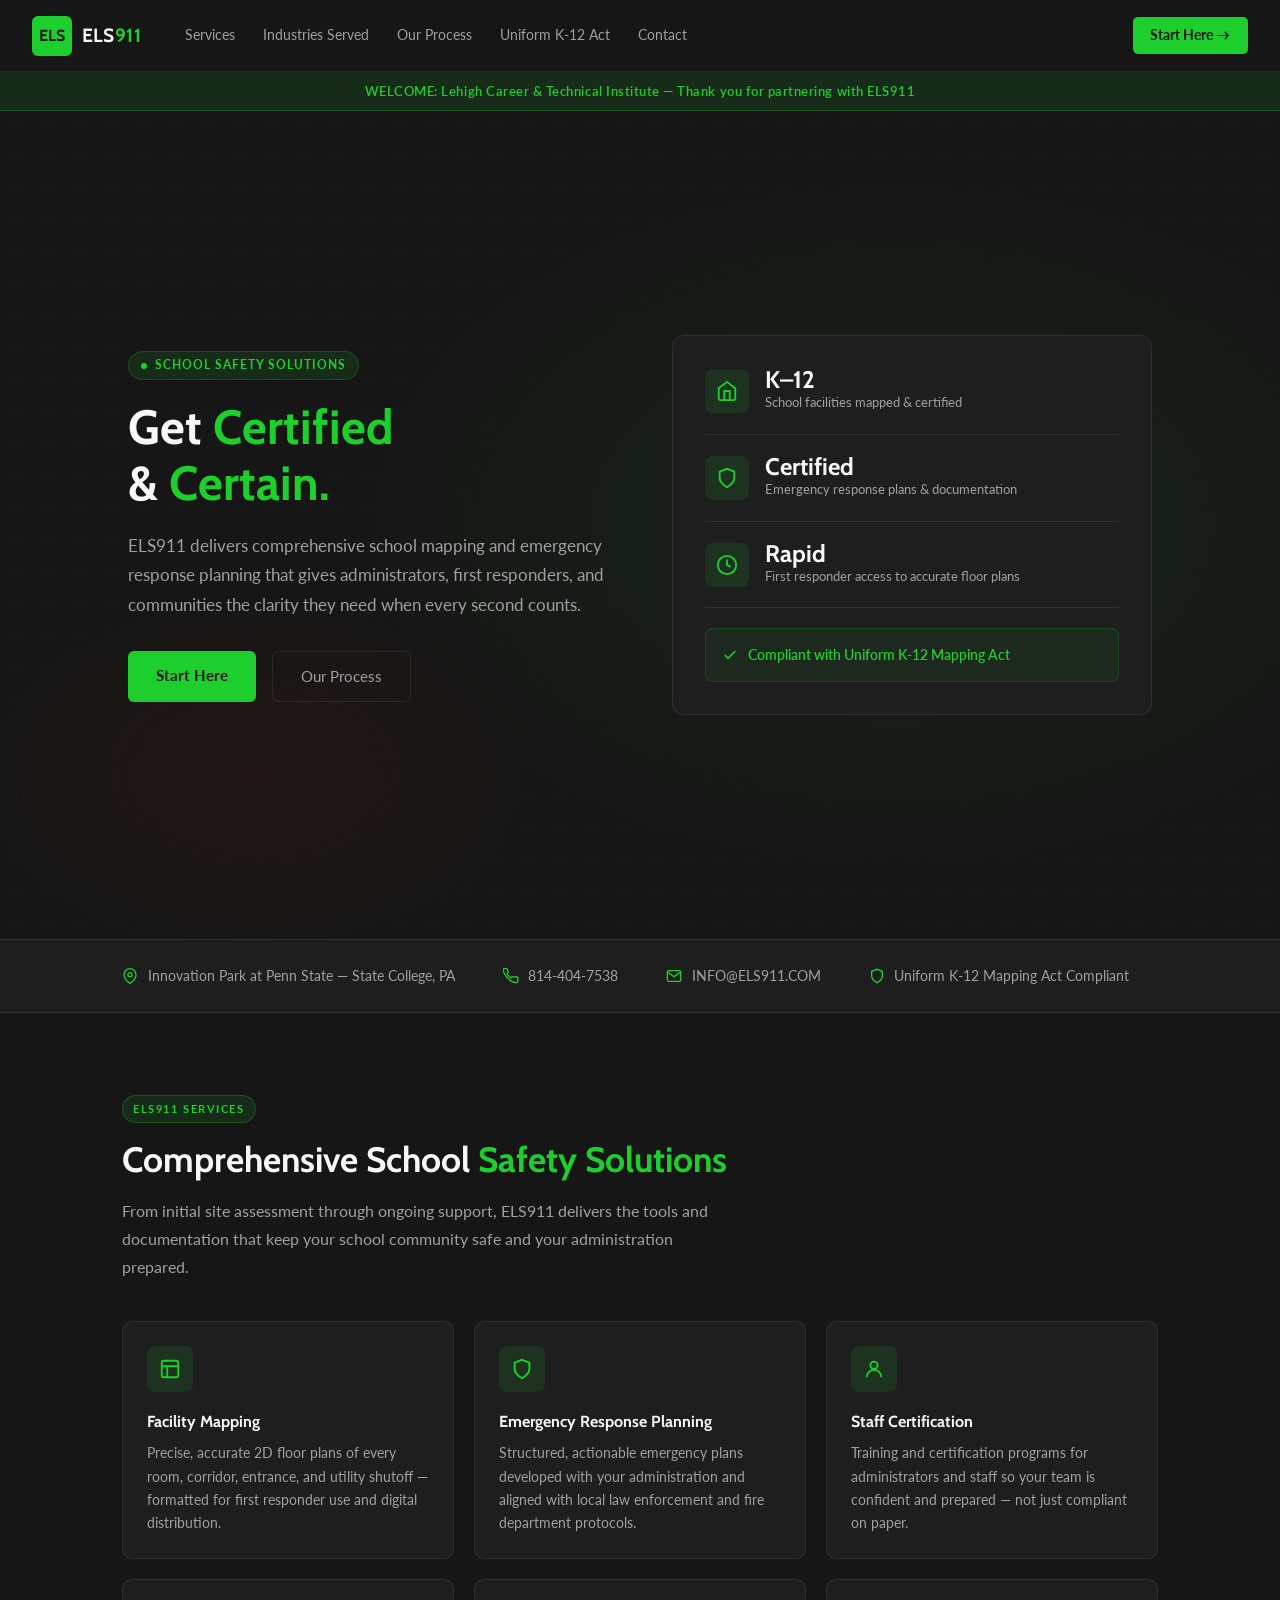
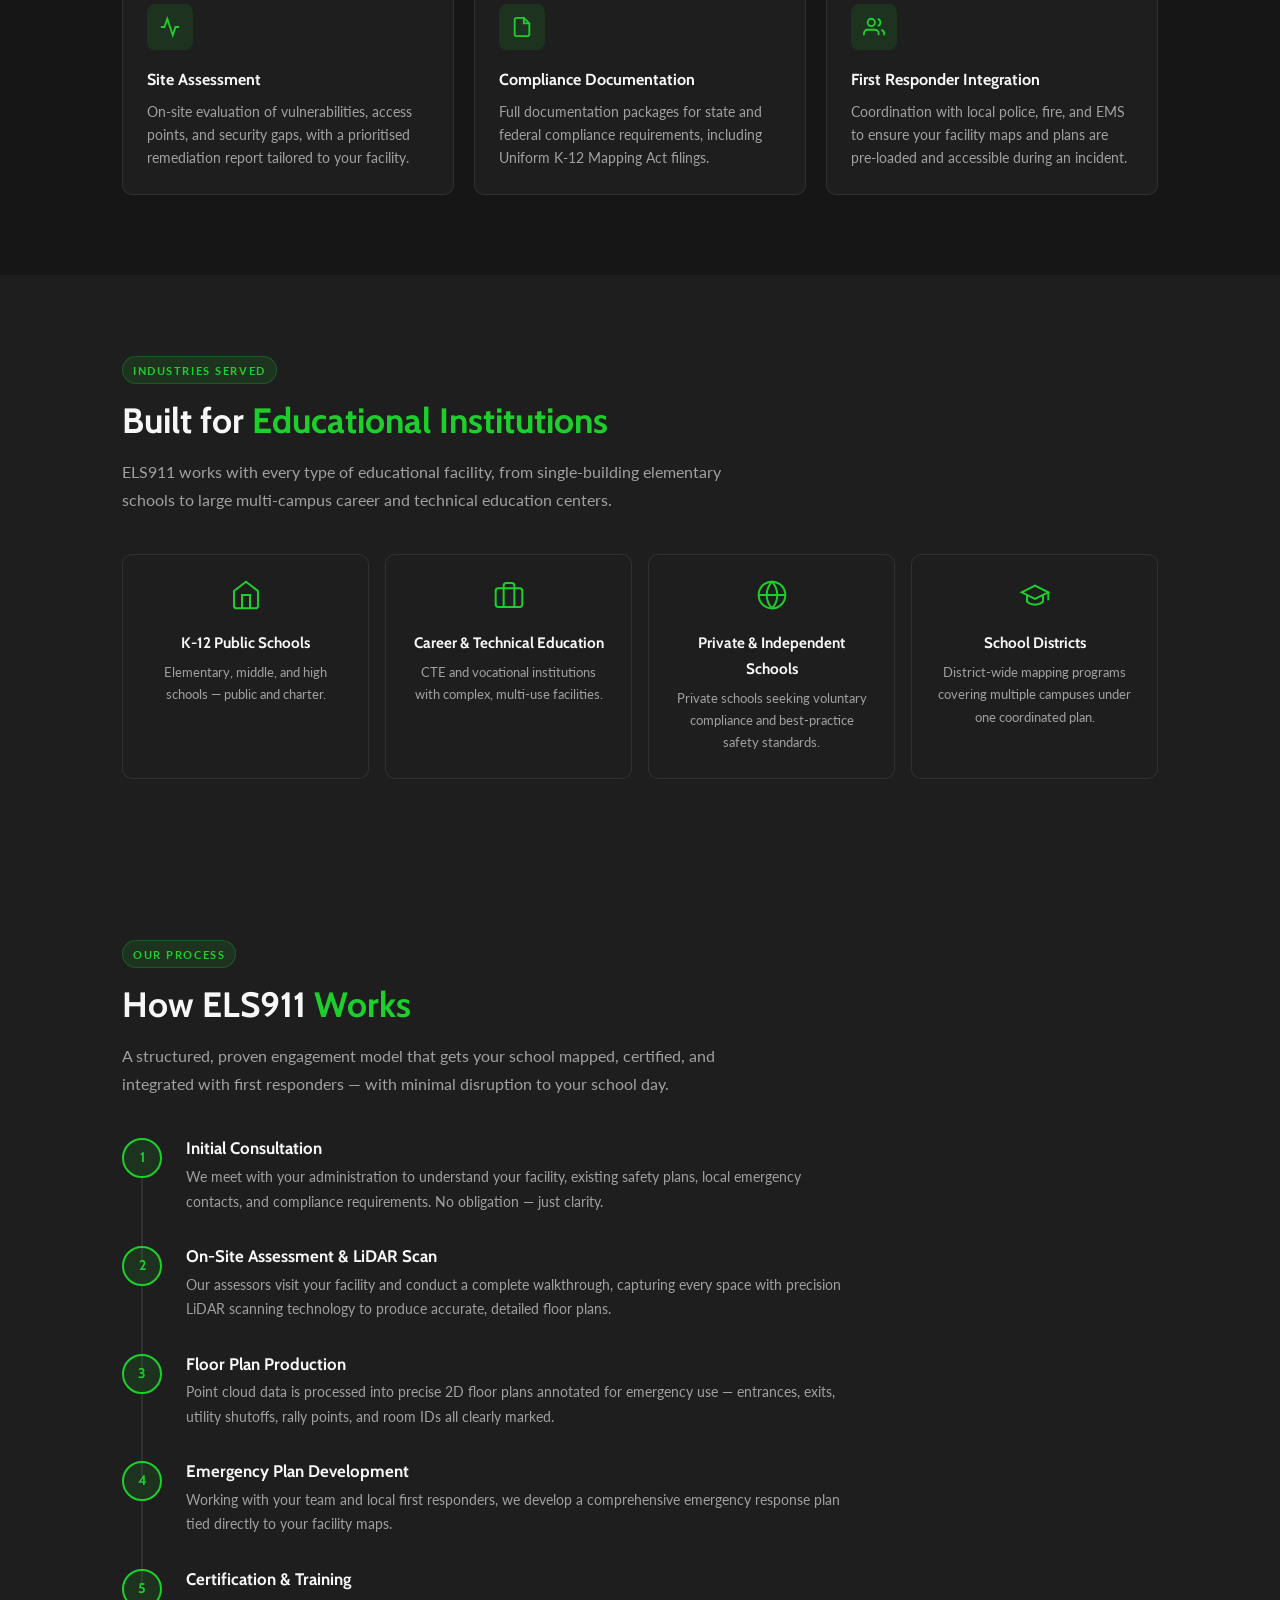
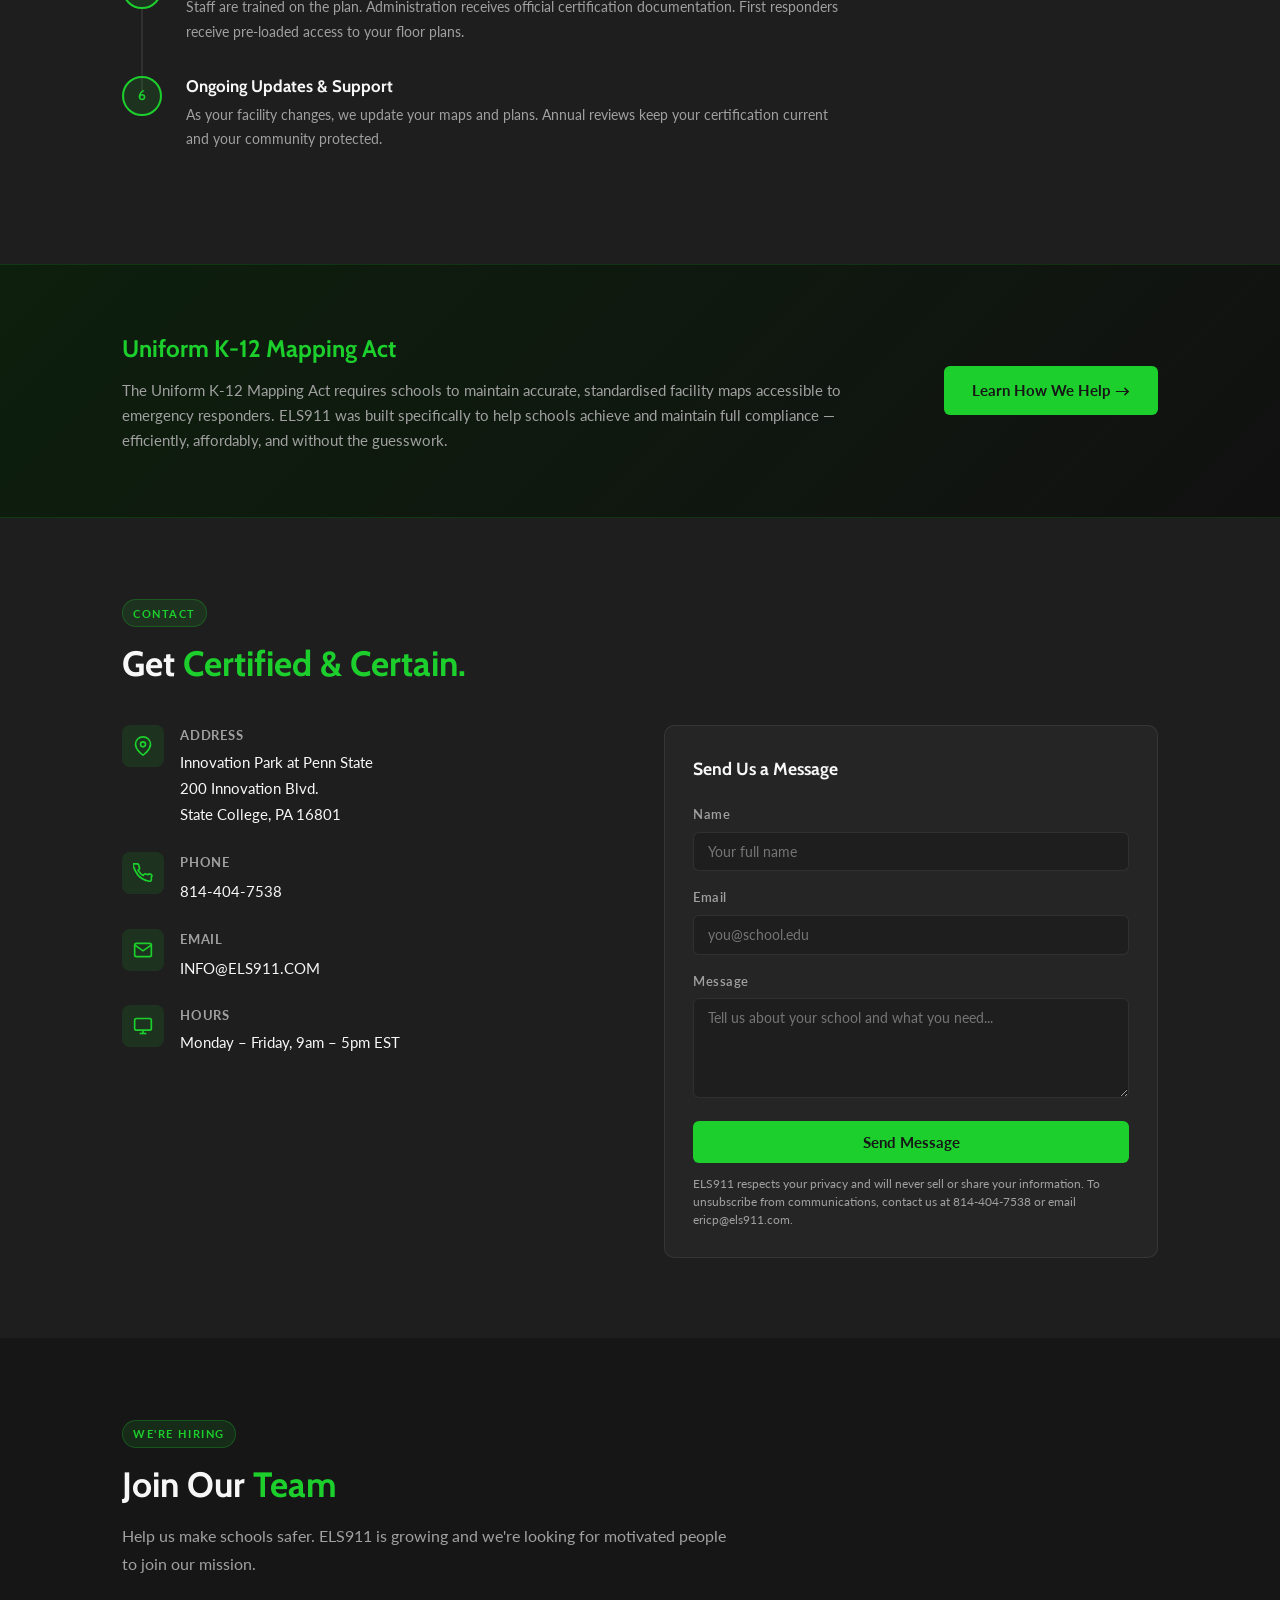
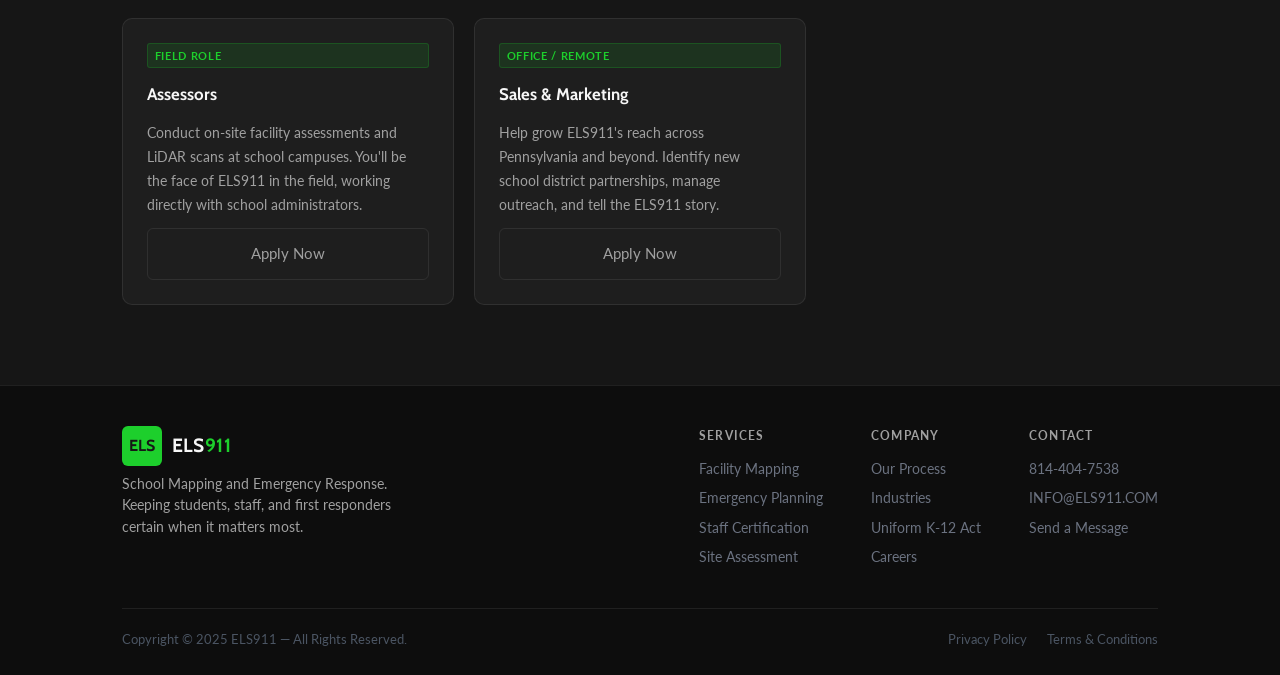
==== index.html @ 556f5c87 "Initial commit: ELS911 company site Professional dark-themed landing page based on els911.com conten" ====
<!DOCTYPE html>
<html lang="en">
<head>
  <meta charset="UTF-8" />
  <meta name="viewport" content="width=device-width, initial-scale=1.0" />
  <title>ELS911 — School Mapping & Emergency Response</title>
  <meta name="description" content="ELS911 provides school emergency planning, facility mapping, and certification services to keep students and staff safe." />
  <link rel="stylesheet" href="css/styles.css" />
  <link rel="icon" href="data:image/svg+xml,<svg xmlns='http://www.w3.org/2000/svg' viewBox='0 0 100 100'><rect width='100' height='100' rx='12' fill='%231dcf2c'/><text y='.9em' font-size='58' x='6' fill='%23161616' font-weight='bold' font-family='sans-serif'>E</text></svg>" />
</head>
<body>

<!-- ═══════════════ HEADER ═══════════════ -->
<header class="header">
  <a href="#" class="logo">
    <div class="logo-mark">ELS</div>
    <span class="logo-text">ELS<span>911</span></span>
  </a>
  <nav class="nav">
    <a href="#services">Services</a>
    <a href="#industries">Industries Served</a>
    <a href="#process">Our Process</a>
    <a href="#act">Uniform K-12 Act</a>
    <a href="#contact">Contact</a>
  </nav>
  <a href="#contact" class="header-cta">Start Here &rarr;</a>
</header>

<!-- ═══════════════ WELCOME BANNER ═══════════════ -->
<div class="welcome-banner">
  WELCOME: Lehigh Career &amp; Technical Institute — Thank you for partnering with ELS911
</div>

<!-- ═══════════════ HERO ═══════════════ -->
<section class="hero" id="home">
  <div class="hero-bg"></div>
  <div class="hero-grid"></div>
  <div class="container">
    <div class="hero-content">
      <div class="hero-eyebrow">School Safety Solutions</div>
      <h1>
        Get <em>Certified</em><br/>
        &amp; <em>Certain.</em>
      </h1>
      <p>
        ELS911 delivers comprehensive school mapping and emergency response planning
        that gives administrators, first responders, and communities the clarity
        they need when every second counts.
      </p>
      <div class="hero-actions">
        <a href="#contact" class="btn-primary">Start Here</a>
        <a href="#process" class="btn-outline">Our Process</a>
      </div>
    </div>

    <div class="hero-panel">
      <div class="hero-stat">
        <div class="hero-stat-icon">
          <svg width="22" height="22" viewBox="0 0 24 24" fill="none" stroke="currentColor" stroke-width="2"><path d="M3 9l9-7 9 7v11a2 2 0 01-2 2H5a2 2 0 01-2-2z"/><polyline points="9 22 9 12 15 12 15 22"/></svg>
        </div>
        <div>
          <div class="hero-stat-num">K–12</div>
          <div class="hero-stat-label">School facilities mapped &amp; certified</div>
        </div>
      </div>
      <hr class="hero-divider"/>
      <div class="hero-stat">
        <div class="hero-stat-icon">
          <svg width="22" height="22" viewBox="0 0 24 24" fill="none" stroke="currentColor" stroke-width="2"><path d="M12 22s8-4 8-10V5l-8-3-8 3v7c0 6 8 10 8 10z"/></svg>
        </div>
        <div>
          <div class="hero-stat-num">Certified</div>
          <div class="hero-stat-label">Emergency response plans &amp; documentation</div>
        </div>
      </div>
      <hr class="hero-divider"/>
      <div class="hero-stat">
        <div class="hero-stat-icon">
          <svg width="22" height="22" viewBox="0 0 24 24" fill="none" stroke="currentColor" stroke-width="2"><circle cx="12" cy="12" r="10"/><polyline points="12 6 12 12 16 14"/></svg>
        </div>
        <div>
          <div class="hero-stat-num">Rapid</div>
          <div class="hero-stat-label">First responder access to accurate floor plans</div>
        </div>
      </div>
      <hr class="hero-divider"/>
      <div class="hero-cert">
        <svg width="16" height="16" viewBox="0 0 24 24" fill="none" stroke="currentColor" stroke-width="2.5"><polyline points="20 6 9 17 4 12"/></svg>
        Compliant with Uniform K-12 Mapping Act
      </div>
    </div>
  </div>
</section>

<!-- ═══════════════ STRIP ═══════════════ -->
<div class="strip">
  <div class="strip-inner">
    <div class="strip-item">
      <svg width="16" height="16" viewBox="0 0 24 24" fill="none" stroke="currentColor" stroke-width="2"><path d="M21 10c0 7-9 13-9 13s-9-6-9-13a9 9 0 0118 0z"/><circle cx="12" cy="10" r="3"/></svg>
      Innovation Park at Penn State &mdash; State College, PA
    </div>
    <div class="strip-item">
      <svg width="16" height="16" viewBox="0 0 24 24" fill="none" stroke="currentColor" stroke-width="2"><path d="M22 16.92v3a2 2 0 01-2.18 2 19.79 19.79 0 01-8.63-3.07A19.5 19.5 0 013.07 9.81a19.79 19.79 0 01-3.07-8.68A2 2 0 012 1h3a2 2 0 012 1.72c.127.96.361 1.903.7 2.81a2 2 0 01-.45 2.11L6.09 8.91a16 16 0 006 6l1.27-1.27a2 2 0 012.11-.45c.907.339 1.85.573 2.81.7A2 2 0 0122 16.92z"/></svg>
      814-404-7538
    </div>
    <div class="strip-item">
      <svg width="16" height="16" viewBox="0 0 24 24" fill="none" stroke="currentColor" stroke-width="2"><path d="M4 4h16c1.1 0 2 .9 2 2v12c0 1.1-.9 2-2 2H4c-1.1 0-2-.9-2-2V6c0-1.1.9-2 2-2z"/><polyline points="22,6 12,13 2,6"/></svg>
      INFO@ELS911.COM
    </div>
    <div class="strip-item">
      <svg width="16" height="16" viewBox="0 0 24 24" fill="none" stroke="currentColor" stroke-width="2"><path d="M12 22s8-4 8-10V5l-8-3-8 3v7c0 6 8 10 8 10z"/></svg>
      Uniform K-12 Mapping Act Compliant
    </div>
  </div>
</div>

<!-- ═══════════════ SERVICES ═══════════════ -->
<section class="services" id="services">
  <div class="container">
    <div class="section-tag">ELS911 Services</div>
    <h2 class="section-title">Comprehensive School <em>Safety Solutions</em></h2>
    <p class="section-body">
      From initial site assessment through ongoing support, ELS911 delivers the tools and documentation
      that keep your school community safe and your administration prepared.
    </p>
    <div class="services-grid">

      <div class="service-card">
        <div class="service-icon">
          <svg width="22" height="22" viewBox="0 0 24 24" fill="none" stroke="currentColor" stroke-width="2"><rect x="3" y="3" width="18" height="18" rx="2"/><path d="M3 9h18M9 21V9"/></svg>
        </div>
        <h3>Facility Mapping</h3>
        <p>Precise, accurate 2D floor plans of every room, corridor, entrance, and utility shutoff — formatted for first responder use and digital distribution.</p>
      </div>

      <div class="service-card">
        <div class="service-icon">
          <svg width="22" height="22" viewBox="0 0 24 24" fill="none" stroke="currentColor" stroke-width="2"><path d="M12 22s8-4 8-10V5l-8-3-8 3v7c0 6 8 10 8 10z"/></svg>
        </div>
        <h3>Emergency Response Planning</h3>
        <p>Structured, actionable emergency plans developed with your administration and aligned with local law enforcement and fire department protocols.</p>
      </div>

      <div class="service-card">
        <div class="service-icon">
          <svg width="22" height="22" viewBox="0 0 24 24" fill="none" stroke="currentColor" stroke-width="2"><circle cx="12" cy="8" r="4"/><path d="M20 21a8 8 0 10-16 0"/></svg>
        </div>
        <h3>Staff Certification</h3>
        <p>Training and certification programs for administrators and staff so your team is confident and prepared — not just compliant on paper.</p>
      </div>

      <div class="service-card">
        <div class="service-icon">
          <svg width="22" height="22" viewBox="0 0 24 24" fill="none" stroke="currentColor" stroke-width="2"><polyline points="22 12 18 12 15 21 9 3 6 12 2 12"/></svg>
        </div>
        <h3>Site Assessment</h3>
        <p>On-site evaluation of vulnerabilities, access points, and security gaps, with a prioritised remediation report tailored to your facility.</p>
      </div>

      <div class="service-card">
        <div class="service-icon">
          <svg width="22" height="22" viewBox="0 0 24 24" fill="none" stroke="currentColor" stroke-width="2"><path d="M14 2H6a2 2 0 00-2 2v16a2 2 0 002 2h12a2 2 0 002-2V8z"/><polyline points="14 2 14 8 20 8"/></svg>
        </div>
        <h3>Compliance Documentation</h3>
        <p>Full documentation packages for state and federal compliance requirements, including Uniform K-12 Mapping Act filings.</p>
      </div>

      <div class="service-card">
        <div class="service-icon">
          <svg width="22" height="22" viewBox="0 0 24 24" fill="none" stroke="currentColor" stroke-width="2"><path d="M17 21v-2a4 4 0 00-4-4H5a4 4 0 00-4 4v2"/><circle cx="9" cy="7" r="4"/><path d="M23 21v-2a4 4 0 00-3-3.87"/><path d="M16 3.13a4 4 0 010 7.75"/></svg>
        </div>
        <h3>First Responder Integration</h3>
        <p>Coordination with local police, fire, and EMS to ensure your facility maps and plans are pre-loaded and accessible during an incident.</p>
      </div>

    </div>
  </div>
</section>

<!-- ═══════════════ INDUSTRIES ═══════════════ -->
<section class="industries" id="industries" style="background:var(--dark-2);padding:5rem 0;">
  <div class="container">
    <div class="section-tag">Industries Served</div>
    <h2 class="section-title">Built for <em>Educational Institutions</em></h2>
    <p class="section-body">
      ELS911 works with every type of educational facility, from single-building elementary schools
      to large multi-campus career and technical education centers.
    </p>
    <div class="industries-grid">

      <div class="industry-card">
        <svg width="32" height="32" viewBox="0 0 24 24" fill="none" stroke="currentColor" stroke-width="1.5"><path d="M3 9l9-7 9 7v11a2 2 0 01-2 2H5a2 2 0 01-2-2z"/><polyline points="9 22 9 12 15 12 15 22"/></svg>
        <h3>K-12 Public Schools</h3>
        <p>Elementary, middle, and high schools — public and charter.</p>
      </div>

      <div class="industry-card">
        <svg width="32" height="32" viewBox="0 0 24 24" fill="none" stroke="currentColor" stroke-width="1.5"><rect x="2" y="7" width="20" height="14" rx="2"/><path d="M16 21V5a2 2 0 00-2-2h-4a2 2 0 00-2 2v16"/></svg>
        <h3>Career &amp; Technical Education</h3>
        <p>CTE and vocational institutions with complex, multi-use facilities.</p>
      </div>

      <div class="industry-card">
        <svg width="32" height="32" viewBox="0 0 24 24" fill="none" stroke="currentColor" stroke-width="1.5"><circle cx="12" cy="12" r="10"/><line x1="2" y1="12" x2="22" y2="12"/><path d="M12 2a15.3 15.3 0 014 10 15.3 15.3 0 01-4 10 15.3 15.3 0 01-4-10 15.3 15.3 0 014-10z"/></svg>
        <h3>Private &amp; Independent Schools</h3>
        <p>Private schools seeking voluntary compliance and best-practice safety standards.</p>
      </div>

      <div class="industry-card">
        <svg width="32" height="32" viewBox="0 0 24 24" fill="none" stroke="currentColor" stroke-width="1.5"><path d="M22 10v6M2 10l10-5 10 5-10 5z"/><path d="M6 12v5c3 3 9 3 12 0v-5"/></svg>
        <h3>School Districts</h3>
        <p>District-wide mapping programs covering multiple campuses under one coordinated plan.</p>
      </div>

    </div>
  </div>
</section>

<!-- ═══════════════ PROCESS ═══════════════ -->
<section class="process" id="process">
  <div class="container">
    <div class="section-tag">Our Process</div>
    <h2 class="section-title">How ELS911 <em>Works</em></h2>
    <p class="section-body">
      A structured, proven engagement model that gets your school mapped, certified,
      and integrated with first responders — with minimal disruption to your school day.
    </p>
    <div class="process-steps">

      <div class="process-step">
        <div class="step-num-circle">1</div>
        <div class="step-content">
          <h3>Initial Consultation</h3>
          <p>We meet with your administration to understand your facility, existing safety plans, local emergency contacts, and compliance requirements. No obligation — just clarity.</p>
        </div>
      </div>

      <div class="process-step">
        <div class="step-num-circle">2</div>
        <div class="step-content">
          <h3>On-Site Assessment &amp; LiDAR Scan</h3>
          <p>Our assessors visit your facility and conduct a complete walkthrough, capturing every space with precision LiDAR scanning technology to produce accurate, detailed floor plans.</p>
        </div>
      </div>

      <div class="process-step">
        <div class="step-num-circle">3</div>
        <div class="step-content">
          <h3>Floor Plan Production</h3>
          <p>Point cloud data is processed into precise 2D floor plans annotated for emergency use — entrances, exits, utility shutoffs, rally points, and room IDs all clearly marked.</p>
        </div>
      </div>

      <div class="process-step">
        <div class="step-num-circle">4</div>
        <div class="step-content">
          <h3>Emergency Plan Development</h3>
          <p>Working with your team and local first responders, we develop a comprehensive emergency response plan tied directly to your facility maps.</p>
        </div>
      </div>

      <div class="process-step">
        <div class="step-num-circle">5</div>
        <div class="step-content">
          <h3>Certification &amp; Training</h3>
          <p>Staff are trained on the plan. Administration receives official certification documentation. First responders receive pre-loaded access to your floor plans.</p>
        </div>
      </div>

      <div class="process-step">
        <div class="step-num-circle">6</div>
        <div class="step-content">
          <h3>Ongoing Updates &amp; Support</h3>
          <p>As your facility changes, we update your maps and plans. Annual reviews keep your certification current and your community protected.</p>
        </div>
      </div>

    </div>
  </div>
</section>

<!-- ═══════════════ UNIFORM K-12 ACT ═══════════════ -->
<div class="act-cta" id="act">
  <div class="container">
    <div class="act-cta-text">
      <h2>Uniform K-12 Mapping Act</h2>
      <p>
        The Uniform K-12 Mapping Act requires schools to maintain accurate, standardised facility maps
        accessible to emergency responders. ELS911 was built specifically to help schools achieve and
        maintain full compliance — efficiently, affordably, and without the guesswork.
      </p>
    </div>
    <a href="#contact" class="btn-primary" style="white-space:nowrap;">Learn How We Help &rarr;</a>
  </div>
</div>

<!-- ═══════════════ CONTACT ═══════════════ -->
<section class="contact" id="contact">
  <div class="container">
    <div class="section-tag">Contact</div>
    <h2 class="section-title">Get <em>Certified &amp; Certain.</em></h2>
    <div class="contact-grid">

      <div class="contact-info">
        <div class="contact-item">
          <div class="contact-icon">
            <svg width="20" height="20" viewBox="0 0 24 24" fill="none" stroke="currentColor" stroke-width="2"><path d="M21 10c0 7-9 13-9 13s-9-6-9-13a9 9 0 0118 0z"/><circle cx="12" cy="10" r="3"/></svg>
          </div>
          <div>
            <h4>Address</h4>
            <p>Innovation Park at Penn State<br/>200 Innovation Blvd.<br/>State College, PA 16801</p>
          </div>
        </div>

        <div class="contact-item">
          <div class="contact-icon">
            <svg width="20" height="20" viewBox="0 0 24 24" fill="none" stroke="currentColor" stroke-width="2"><path d="M22 16.92v3a2 2 0 01-2.18 2 19.79 19.79 0 01-8.63-3.07A19.5 19.5 0 013.07 9.81a19.79 19.79 0 01-3.07-8.68A2 2 0 012 1h3a2 2 0 012 1.72c.127.96.361 1.903.7 2.81a2 2 0 01-.45 2.11L6.09 8.91a16 16 0 006 6l1.27-1.27a2 2 0 012.11-.45c.907.339 1.85.573 2.81.7A2 2 0 0122 16.92z"/></svg>
          </div>
          <div>
            <h4>Phone</h4>
            <a href="tel:8144047538">814-404-7538</a>
          </div>
        </div>

        <div class="contact-item">
          <div class="contact-icon">
            <svg width="20" height="20" viewBox="0 0 24 24" fill="none" stroke="currentColor" stroke-width="2"><path d="M4 4h16c1.1 0 2 .9 2 2v12c0 1.1-.9 2-2 2H4c-1.1 0-2-.9-2-2V6c0-1.1.9-2 2-2z"/><polyline points="22,6 12,13 2,6"/></svg>
          </div>
          <div>
            <h4>Email</h4>
            <a href="mailto:info@els911.com">INFO@ELS911.COM</a>
          </div>
        </div>

        <div class="contact-item">
          <div class="contact-icon">
            <svg width="20" height="20" viewBox="0 0 24 24" fill="none" stroke="currentColor" stroke-width="2"><rect x="2" y="3" width="20" height="14" rx="2"/><line x1="8" y1="21" x2="16" y2="21"/><line x1="12" y1="17" x2="12" y2="21"/></svg>
          </div>
          <div>
            <h4>Hours</h4>
            <p>Monday – Friday, 9am – 5pm EST</p>
          </div>
        </div>
      </div>

      <div class="contact-form-box">
        <h3>Send Us a Message</h3>
        <form action="https://formspree.io/f/info@els911.com" method="POST">
          <div class="form-group">
            <label for="name">Name</label>
            <input type="text" id="name" name="name" placeholder="Your full name" required />
          </div>
          <div class="form-group">
            <label for="email">Email</label>
            <input type="email" id="email" name="email" placeholder="you@school.edu" required />
          </div>
          <div class="form-group">
            <label for="message">Message</label>
            <textarea id="message" name="message" placeholder="Tell us about your school and what you need..."></textarea>
          </div>
          <button type="submit" class="btn-primary" style="width:100%;border:none;cursor:pointer;font-family:'Lato',sans-serif;font-size:.92rem;">
            Send Message
          </button>
          <p class="form-privacy">
            ELS911 respects your privacy and will never sell or share your information.
            To unsubscribe from communications, contact us at <a href="tel:8144047538" style="color:var(--text-muted);">814-404-7538</a> or
            email <a href="mailto:ericp@els911.com" style="color:var(--text-muted);">ericp@els911.com</a>.
          </p>
        </form>
      </div>

    </div>
  </div>
</section>

<!-- ═══════════════ CAREERS ═══════════════ -->
<section class="careers" id="careers">
  <div class="container">
    <div class="section-tag">We're Hiring</div>
    <h2 class="section-title">Join Our <em>Team</em></h2>
    <p class="section-body">
      Help us make schools safer. ELS911 is growing and we're looking for motivated people
      to join our mission.
    </p>
    <div class="careers-grid">

      <div class="career-card">
        <span class="career-type">Field Role</span>
        <h3>Assessors</h3>
        <p>Conduct on-site facility assessments and LiDAR scans at school campuses. You'll be the face of ELS911 in the field, working directly with school administrators.</p>
        <a href="mailto:ericp@els911.com?subject=Assessor Application" class="btn-outline" style="text-align:center;">Apply Now</a>
      </div>

      <div class="career-card">
        <span class="career-type">Office / Remote</span>
        <h3>Sales &amp; Marketing</h3>
        <p>Help grow ELS911's reach across Pennsylvania and beyond. Identify new school district partnerships, manage outreach, and tell the ELS911 story.</p>
        <a href="mailto:ericp@els911.com?subject=Sales and Marketing Application" class="btn-outline" style="text-align:center;">Apply Now</a>
      </div>

    </div>
  </div>
</section>

<!-- ═══════════════ FOOTER ═══════════════ -->
<footer class="footer">
  <div class="footer-inner">
    <div class="footer-top">
      <div class="footer-brand">
        <a href="#" class="logo">
          <div class="logo-mark">ELS</div>
          <span class="logo-text">ELS<span>911</span></span>
        </a>
        <p>School Mapping and Emergency Response. Keeping students, staff, and first responders certain when it matters most.</p>
      </div>
      <div class="footer-links">
        <div class="footer-links-col">
          <h4>Services</h4>
          <a href="#services">Facility Mapping</a>
          <a href="#services">Emergency Planning</a>
          <a href="#services">Staff Certification</a>
          <a href="#services">Site Assessment</a>
        </div>
        <div class="footer-links-col">
          <h4>Company</h4>
          <a href="#process">Our Process</a>
          <a href="#industries">Industries</a>
          <a href="#act">Uniform K-12 Act</a>
          <a href="#careers">Careers</a>
        </div>
        <div class="footer-links-col">
          <h4>Contact</h4>
          <a href="tel:8144047538">814-404-7538</a>
          <a href="mailto:info@els911.com">INFO@ELS911.COM</a>
          <a href="#contact">Send a Message</a>
        </div>
      </div>
    </div>
    <div class="footer-bottom">
      <p>Copyright &copy; 2025 ELS911 — All Rights Reserved.</p>
      <div class="footer-bottom-links">
        <a href="#">Privacy Policy</a>
        <a href="#">Terms &amp; Conditions</a>
      </div>
    </div>
  </div>
</footer>

<script src="js/main.js"></script>
</body>
</html>
---- css/styles.css ----
/* ── ELS911 Brand Site — Styles ───────────────────────────── */
@import url('https://fonts.googleapis.com/css2?family=Cabin:ital,wght@0,400;0,600;0,700;1,400&family=Lato:wght@300;400;700;900&display=swap');

:root {
  --green:      #1dcf2c;
  --green-dark: #17a822;
  --green-dim:  rgba(29,207,44,.12);
  --dark:       #161616;
  --dark-2:     #1e1e1e;
  --dark-3:     #252525;
  --rust:       #751d0e;
  --text:       #f7f7f7;
  --text-muted: #a0a0a0;
  --border:     rgba(255,255,255,.08);
  --header-h:   72px;
  --radius:     8px;
  --max-w:      1100px;
}

*, *::before, *::after { box-sizing: border-box; margin: 0; padding: 0; }
html { scroll-behavior: smooth; font-size: 16px; }
body {
  font-family: 'Lato', sans-serif;
  background: var(--dark);
  color: var(--text);
  line-height: 1.7;
}
a { color: var(--green); text-decoration: none; }
a:hover { text-decoration: underline; }
img { max-width: 100%; display: block; }

/* ── Header ────────────────────────────────────────────────── */
.header {
  position: fixed;
  top: 0; left: 0; right: 0;
  height: var(--header-h);
  background: var(--dark);
  border-bottom: 1px solid var(--border);
  z-index: 100;
  display: flex;
  align-items: center;
  padding: 0 2rem;
  gap: 2rem;
}
.logo {
  display: flex;
  align-items: center;
  gap: .6rem;
  text-decoration: none;
  flex-shrink: 0;
}
.logo-mark {
  width: 40px;
  height: 40px;
  background: var(--green);
  border-radius: 6px;
  display: flex;
  align-items: center;
  justify-content: center;
  font-family: 'Cabin', sans-serif;
  font-weight: 700;
  font-size: 1rem;
  color: var(--dark);
  letter-spacing: -.02em;
}
.logo-text {
  font-family: 'Cabin', sans-serif;
  font-weight: 700;
  font-size: 1.2rem;
  color: var(--text);
  letter-spacing: .02em;
}
.logo-text span { color: var(--green); }

.nav {
  display: flex;
  align-items: center;
  gap: .25rem;
  flex: 1;
}
.nav a {
  color: var(--text-muted);
  font-size: .85rem;
  font-weight: 400;
  padding: .4rem .75rem;
  border-radius: 5px;
  transition: color .15s, background .15s;
  white-space: nowrap;
}
.nav a:hover { color: var(--text); background: rgba(255,255,255,.05); text-decoration: none; }
.nav a.active { color: var(--green); }

.header-cta {
  background: var(--green);
  color: var(--dark) !important;
  font-weight: 700 !important;
  padding: .45rem 1.1rem !important;
  border-radius: 5px;
  font-size: .85rem !important;
  transition: background .15s !important;
  white-space: nowrap;
}
.header-cta:hover { background: var(--green-dark) !important; text-decoration: none !important; }

/* ── Welcome Banner ────────────────────────────────────────── */
.welcome-banner {
  background: var(--green-dim);
  border-bottom: 1px solid rgba(29,207,44,.2);
  text-align: center;
  padding: .5rem 1rem;
  font-size: .82rem;
  color: var(--green);
  font-weight: 600;
  letter-spacing: .04em;
  margin-top: var(--header-h);
}

/* ── Sections base ─────────────────────────────────────────── */
section { scroll-margin-top: var(--header-h); }
.container {
  max-width: var(--max-w);
  margin: 0 auto;
  padding: 0 2rem;
}
.section-tag {
  display: inline-block;
  background: var(--green-dim);
  color: var(--green);
  font-size: .7rem;
  font-weight: 700;
  letter-spacing: .14em;
  text-transform: uppercase;
  padding: .3em .9em;
  border-radius: 20px;
  border: 1px solid rgba(29,207,44,.25);
  margin-bottom: 1rem;
}
.section-title {
  font-family: 'Cabin', sans-serif;
  font-size: clamp(1.6rem, 3vw, 2.2rem);
  font-weight: 700;
  color: var(--text);
  line-height: 1.2;
  margin-bottom: 1rem;
}
.section-title em { color: var(--green); font-style: normal; }
.section-body {
  color: var(--text-muted);
  font-size: 1rem;
  max-width: 620px;
  line-height: 1.75;
}

/* ── Hero ──────────────────────────────────────────────────── */
.hero {
  min-height: calc(100vh - var(--header-h));
  display: flex;
  align-items: center;
  position: relative;
  overflow: hidden;
  padding: 5rem 0;
}
.hero-bg {
  position: absolute;
  inset: 0;
  background:
    radial-gradient(ellipse 60% 60% at 70% 50%, rgba(29,207,44,.07) 0%, transparent 70%),
    radial-gradient(ellipse 40% 40% at 20% 80%, rgba(117,29,14,.1) 0%, transparent 60%);
  pointer-events: none;
}
.hero-grid {
  /* subtle dot grid */
  position: absolute;
  inset: 0;
  background-image: radial-gradient(rgba(255,255,255,.04) 1px, transparent 1px);
  background-size: 32px 32px;
  pointer-events: none;
}
.hero .container {
  position: relative;
  z-index: 1;
  display: grid;
  grid-template-columns: 1fr 1fr;
  gap: 4rem;
  align-items: center;
}
.hero-eyebrow {
  display: inline-flex;
  align-items: center;
  gap: .5rem;
  background: var(--green-dim);
  border: 1px solid rgba(29,207,44,.2);
  border-radius: 20px;
  padding: .3em 1em;
  font-size: .75rem;
  font-weight: 700;
  color: var(--green);
  letter-spacing: .08em;
  text-transform: uppercase;
  margin-bottom: 1.25rem;
}
.hero-eyebrow::before {
  content: '';
  width: 6px;
  height: 6px;
  border-radius: 50%;
  background: var(--green);
  animation: pulse 2s infinite;
}
@keyframes pulse {
  0%, 100% { opacity: 1; transform: scale(1); }
  50% { opacity: .5; transform: scale(.8); }
}
.hero h1 {
  font-family: 'Cabin', sans-serif;
  font-size: clamp(2rem, 4vw, 3rem);
  font-weight: 700;
  line-height: 1.15;
  margin-bottom: 1.25rem;
  color: var(--text);
}
.hero h1 em { color: var(--green); font-style: normal; }
.hero p {
  color: var(--text-muted);
  font-size: 1.05rem;
  max-width: 480px;
  margin-bottom: 2rem;
  line-height: 1.75;
}
.hero-actions {
  display: flex;
  gap: 1rem;
  flex-wrap: wrap;
}
.btn-primary {
  background: var(--green);
  color: var(--dark);
  font-weight: 700;
  font-size: .92rem;
  padding: .75rem 1.75rem;
  border-radius: 6px;
  transition: background .15s, transform .1s;
  display: inline-block;
}
.btn-primary:hover { background: var(--green-dark); text-decoration: none; transform: translateY(-1px); }
.btn-outline {
  border: 1px solid var(--border);
  color: var(--text-muted);
  font-size: .92rem;
  padding: .75rem 1.75rem;
  border-radius: 6px;
  transition: border-color .15s, color .15s;
  display: inline-block;
}
.btn-outline:hover { border-color: var(--green); color: var(--green); text-decoration: none; }

/* Hero right panel */
.hero-panel {
  background: var(--dark-2);
  border: 1px solid var(--border);
  border-radius: 12px;
  padding: 2rem;
  display: flex;
  flex-direction: column;
  gap: 1.25rem;
}
.hero-stat {
  display: flex;
  align-items: center;
  gap: 1rem;
}
.hero-stat-icon {
  width: 44px;
  height: 44px;
  background: var(--green-dim);
  border-radius: 8px;
  display: flex;
  align-items: center;
  justify-content: center;
  flex-shrink: 0;
  color: var(--green);
}
.hero-stat-num {
  font-family: 'Cabin', sans-serif;
  font-size: 1.5rem;
  font-weight: 700;
  color: var(--text);
  line-height: 1;
}
.hero-stat-label {
  font-size: .8rem;
  color: var(--text-muted);
}
.hero-divider {
  border: none;
  border-top: 1px solid var(--border);
}
.hero-cert {
  background: rgba(29,207,44,.06);
  border: 1px solid rgba(29,207,44,.2);
  border-radius: 8px;
  padding: .9rem 1rem;
  font-size: .85rem;
  color: var(--green);
  font-weight: 600;
  display: flex;
  align-items: center;
  gap: .6rem;
}

/* ── About / Intro Strip ───────────────────────────────────── */
.strip {
  background: var(--dark-2);
  border-top: 1px solid var(--border);
  border-bottom: 1px solid var(--border);
  padding: 1.5rem 0;
}
.strip-inner {
  max-width: var(--max-w);
  margin: 0 auto;
  padding: 0 2rem;
  display: flex;
  align-items: center;
  gap: 3rem;
  flex-wrap: wrap;
}
.strip-item {
  display: flex;
  align-items: center;
  gap: .6rem;
  font-size: .88rem;
  color: var(--text-muted);
  white-space: nowrap;
}
.strip-item svg { color: var(--green); flex-shrink: 0; }

/* ── Services ──────────────────────────────────────────────── */
.services { padding: 5rem 0; }
.services-grid {
  display: grid;
  grid-template-columns: repeat(auto-fill, minmax(280px, 1fr));
  gap: 1.25rem;
  margin-top: 2.5rem;
}
.service-card {
  background: var(--dark-2);
  border: 1px solid var(--border);
  border-radius: 10px;
  padding: 1.5rem;
  transition: border-color .2s, transform .2s;
}
.service-card:hover {
  border-color: rgba(29,207,44,.35);
  transform: translateY(-2px);
}
.service-icon {
  width: 46px;
  height: 46px;
  background: var(--green-dim);
  border-radius: 8px;
  display: flex;
  align-items: center;
  justify-content: center;
  color: var(--green);
  margin-bottom: 1rem;
}
.service-card h3 {
  font-family: 'Cabin', sans-serif;
  font-size: 1rem;
  font-weight: 700;
  color: var(--text);
  margin-bottom: .4rem;
}
.service-card p {
  font-size: .88rem;
  color: var(--text-muted);
  line-height: 1.65;
}

/* ── Process ───────────────────────────────────────────────── */
.process { padding: 5rem 0; background: var(--dark-2); }
.process-steps {
  display: flex;
  flex-direction: column;
  gap: 0;
  margin-top: 2.5rem;
  max-width: 720px;
}
.process-step {
  display: flex;
  gap: 1.5rem;
  position: relative;
}
.process-step:not(:last-child)::after {
  content: '';
  position: absolute;
  left: 19px;
  top: 40px;
  width: 2px;
  bottom: -1rem;
  background: var(--border);
}
.step-num-circle {
  flex-shrink: 0;
  width: 40px;
  height: 40px;
  border-radius: 50%;
  border: 2px solid var(--green);
  background: var(--green-dim);
  display: flex;
  align-items: center;
  justify-content: center;
  font-family: 'Cabin', sans-serif;
  font-weight: 700;
  font-size: .88rem;
  color: var(--green);
  position: relative;
  z-index: 1;
}
.step-content {
  padding-bottom: 2rem;
}
.step-content h3 {
  font-family: 'Cabin', sans-serif;
  font-size: 1.05rem;
  font-weight: 700;
  color: var(--text);
  margin-bottom: .3rem;
  line-height: 1.3;
}
.step-content p {
  font-size: .9rem;
  color: var(--text-muted);
  line-height: 1.7;
}

/* ── Industries ────────────────────────────────────────────── */
.industries { padding: 5rem 0; }
.industries-grid {
  display: grid;
  grid-template-columns: repeat(auto-fill, minmax(220px, 1fr));
  gap: 1rem;
  margin-top: 2.5rem;
}
.industry-card {
  background: var(--dark-2);
  border: 1px solid var(--border);
  border-radius: 10px;
  padding: 1.5rem;
  text-align: center;
  transition: border-color .2s;
}
.industry-card:hover { border-color: rgba(29,207,44,.35); }
.industry-card svg {
  color: var(--green);
  margin: 0 auto .75rem;
}
.industry-card h3 {
  font-family: 'Cabin', sans-serif;
  font-size: .95rem;
  font-weight: 700;
  color: var(--text);
  margin-bottom: .3rem;
}
.industry-card p {
  font-size: .82rem;
  color: var(--text-muted);
}

/* ── Uniform Act CTA ───────────────────────────────────────── */
.act-cta {
  padding: 4rem 0;
  background: linear-gradient(135deg, #0d1f0d 0%, #111 100%);
  border-top: 1px solid rgba(29,207,44,.15);
  border-bottom: 1px solid rgba(29,207,44,.15);
}
.act-cta .container {
  display: flex;
  align-items: center;
  gap: 3rem;
  flex-wrap: wrap;
}
.act-cta-text { flex: 1; min-width: 260px; }
.act-cta-text h2 {
  font-family: 'Cabin', sans-serif;
  font-size: 1.5rem;
  font-weight: 700;
  color: var(--green);
  margin-bottom: .5rem;
}
.act-cta-text p {
  color: var(--text-muted);
  font-size: .92rem;
  line-height: 1.7;
}

/* ── Contact ───────────────────────────────────────────────── */
.contact { padding: 5rem 0; background: var(--dark-2); }
.contact-grid {
  display: grid;
  grid-template-columns: 1fr 1fr;
  gap: 3rem;
  margin-top: 2.5rem;
  align-items: start;
}
.contact-info { display: flex; flex-direction: column; gap: 1.5rem; }
.contact-item {
  display: flex;
  gap: 1rem;
  align-items: flex-start;
}
.contact-icon {
  width: 42px;
  height: 42px;
  background: var(--green-dim);
  border-radius: 8px;
  display: flex;
  align-items: center;
  justify-content: center;
  color: var(--green);
  flex-shrink: 0;
}
.contact-item h4 {
  font-size: .8rem;
  font-weight: 700;
  color: var(--text-muted);
  letter-spacing: .06em;
  text-transform: uppercase;
  margin-bottom: .2rem;
}
.contact-item p, .contact-item a {
  font-size: .95rem;
  color: var(--text);
}
.contact-item a:hover { color: var(--green); text-decoration: none; }

.contact-form-box {
  background: var(--dark-3);
  border: 1px solid var(--border);
  border-radius: 10px;
  padding: 1.75rem;
}
.contact-form-box h3 {
  font-family: 'Cabin', sans-serif;
  font-size: 1.1rem;
  font-weight: 700;
  margin-bottom: 1.25rem;
  color: var(--text);
}
.form-group { margin-bottom: 1rem; }
.form-group label {
  display: block;
  font-size: .8rem;
  font-weight: 600;
  color: var(--text-muted);
  margin-bottom: .35rem;
  letter-spacing: .04em;
}
.form-group input,
.form-group textarea {
  width: 100%;
  background: var(--dark-2);
  border: 1px solid var(--border);
  border-radius: 6px;
  padding: .65rem .9rem;
  color: var(--text);
  font-size: .9rem;
  font-family: 'Lato', sans-serif;
  outline: none;
  transition: border-color .15s;
}
.form-group input:focus,
.form-group textarea:focus { border-color: var(--green); }
.form-group textarea { min-height: 100px; resize: vertical; }
.form-privacy {
  font-size: .75rem;
  color: var(--text-muted);
  margin-top: .75rem;
  line-height: 1.5;
}

/* ── Careers ───────────────────────────────────────────────── */
.careers { padding: 5rem 0; }
.careers-grid {
  display: grid;
  grid-template-columns: repeat(auto-fill, minmax(260px, 1fr));
  gap: 1.25rem;
  margin-top: 2.5rem;
}
.career-card {
  background: var(--dark-2);
  border: 1px solid var(--border);
  border-radius: 10px;
  padding: 1.5rem;
  display: flex;
  flex-direction: column;
  gap: .75rem;
}
.career-card h3 {
  font-family: 'Cabin', sans-serif;
  font-size: 1.05rem;
  font-weight: 700;
  color: var(--text);
}
.career-card p {
  font-size: .88rem;
  color: var(--text-muted);
  flex: 1;
}
.career-type {
  display: inline-block;
  font-size: .7rem;
  font-weight: 700;
  letter-spacing: .06em;
  text-transform: uppercase;
  padding: .2em .6em;
  border-radius: 3px;
  background: var(--green-dim);
  color: var(--green);
  border: 1px solid rgba(29,207,44,.2);
}

/* ── Footer ────────────────────────────────────────────────── */
.footer {
  background: #0d0d0d;
  border-top: 1px solid var(--border);
  padding: 2.5rem 0 1.5rem;
}
.footer-inner {
  max-width: var(--max-w);
  margin: 0 auto;
  padding: 0 2rem;
}
.footer-top {
  display: flex;
  justify-content: space-between;
  align-items: flex-start;
  gap: 2rem;
  margin-bottom: 2rem;
  flex-wrap: wrap;
}
.footer-brand p {
  color: var(--text-muted);
  font-size: .85rem;
  max-width: 300px;
  margin-top: .5rem;
  line-height: 1.6;
}
.footer-links {
  display: flex;
  gap: 3rem;
  flex-wrap: wrap;
}
.footer-links-col h4 {
  font-size: .75rem;
  font-weight: 700;
  letter-spacing: .1em;
  text-transform: uppercase;
  color: var(--text-muted);
  margin-bottom: .75rem;
}
.footer-links-col a {
  display: block;
  color: #6b7280;
  font-size: .85rem;
  margin-bottom: .4rem;
  transition: color .15s;
}
.footer-links-col a:hover { color: var(--green); text-decoration: none; }
.footer-bottom {
  border-top: 1px solid var(--border);
  padding-top: 1.25rem;
  display: flex;
  justify-content: space-between;
  align-items: center;
  flex-wrap: wrap;
  gap: 1rem;
}
.footer-bottom p { font-size: .8rem; color: #4b5563; }
.footer-bottom-links {
  display: flex;
  gap: 1.25rem;
}
.footer-bottom-links a { font-size: .8rem; color: #4b5563; }
.footer-bottom-links a:hover { color: var(--text-muted); text-decoration: none; }

/* ── Responsive ────────────────────────────────────────────── */
@media (max-width: 768px) {
  .hero .container { grid-template-columns: 1fr; gap: 2rem; }
  .hero-panel { display: none; }
  .nav { display: none; }
  .contact-grid { grid-template-columns: 1fr; }
  .act-cta .container { flex-direction: column; gap: 1.5rem; }
  .footer-top { flex-direction: column; }
}
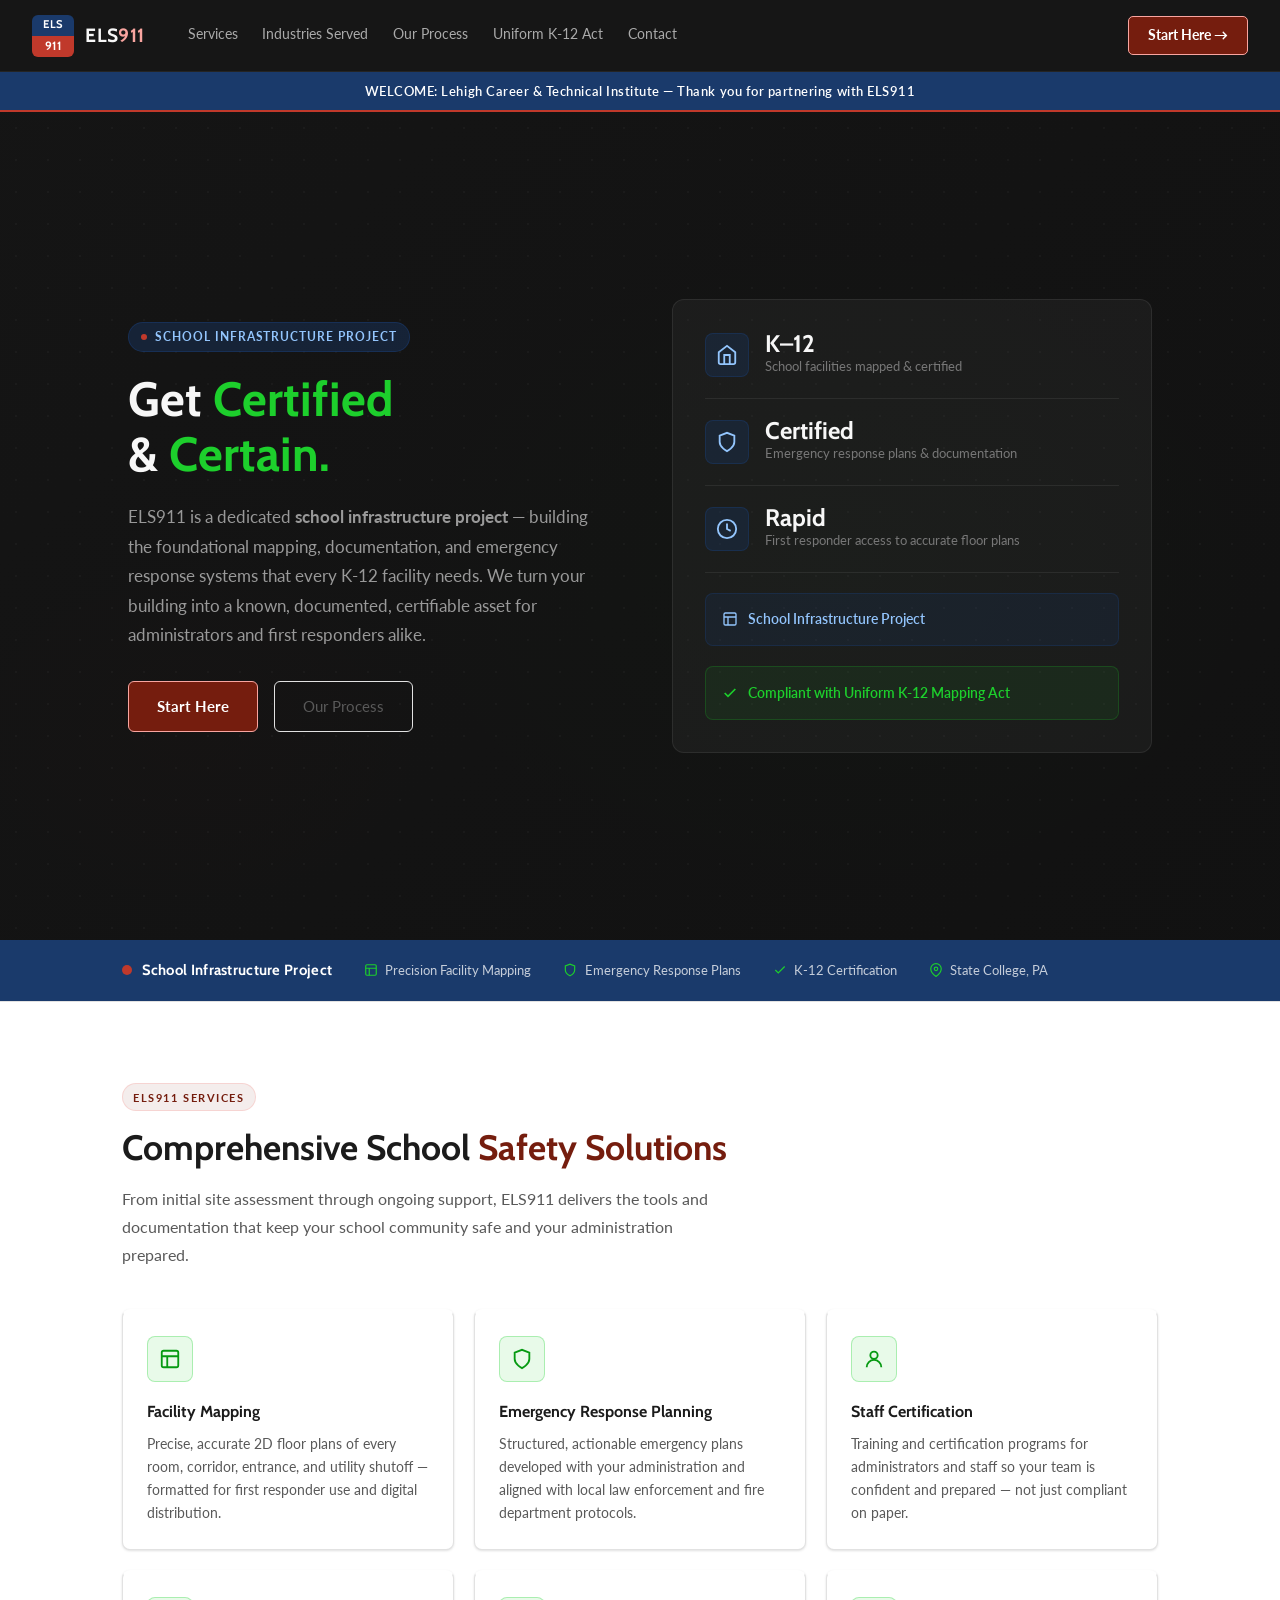
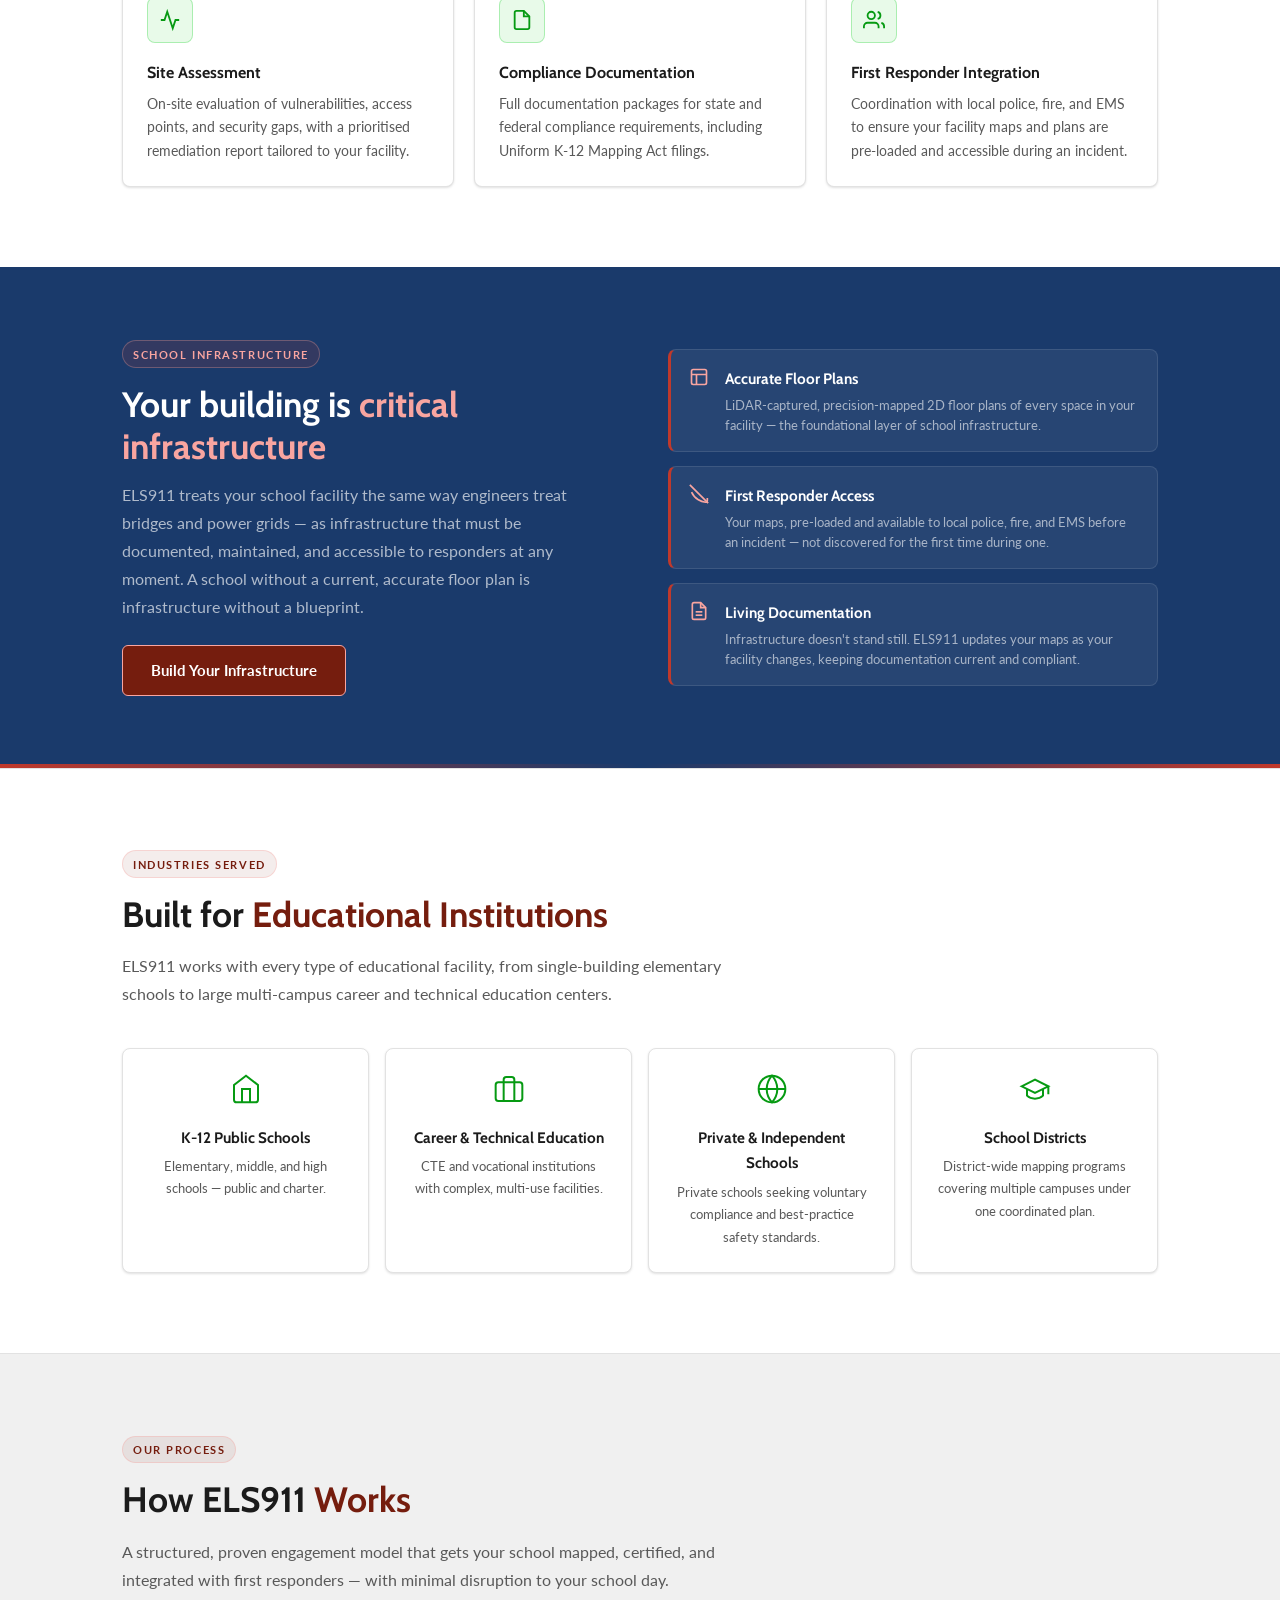
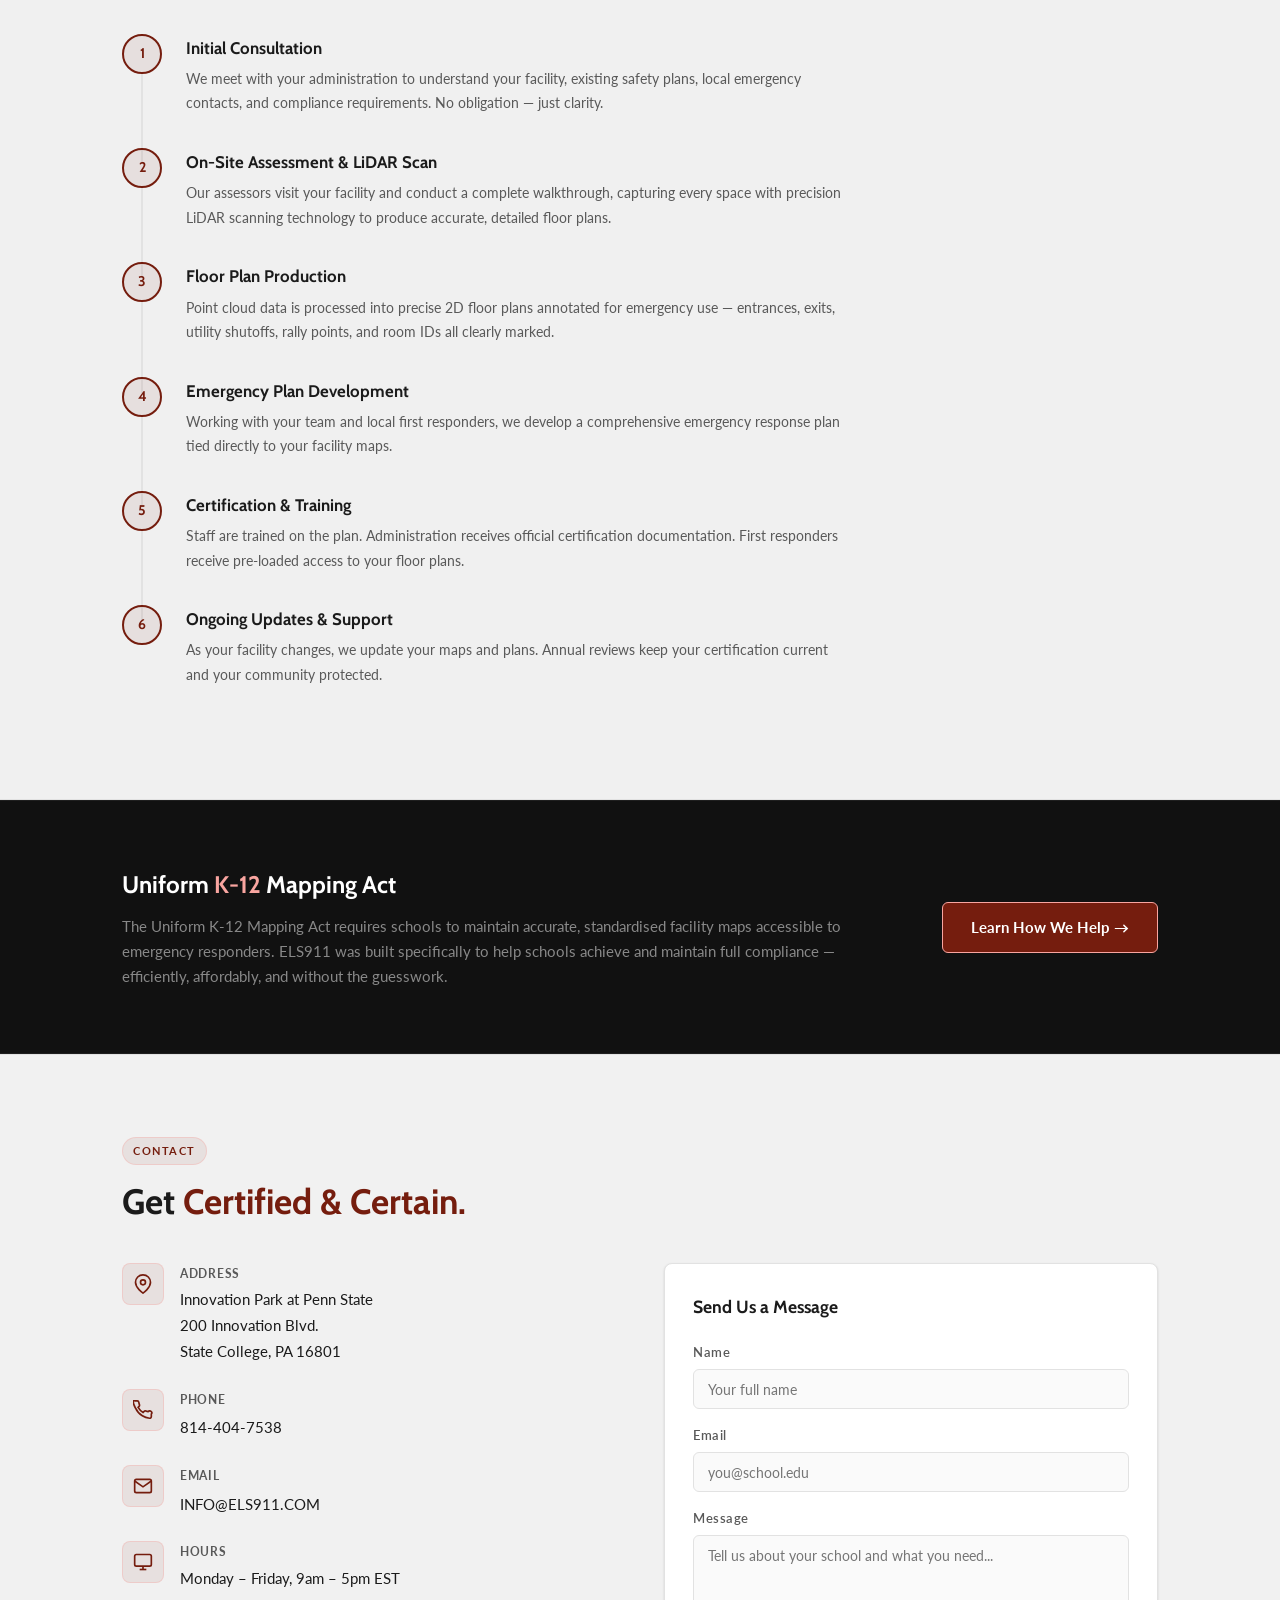
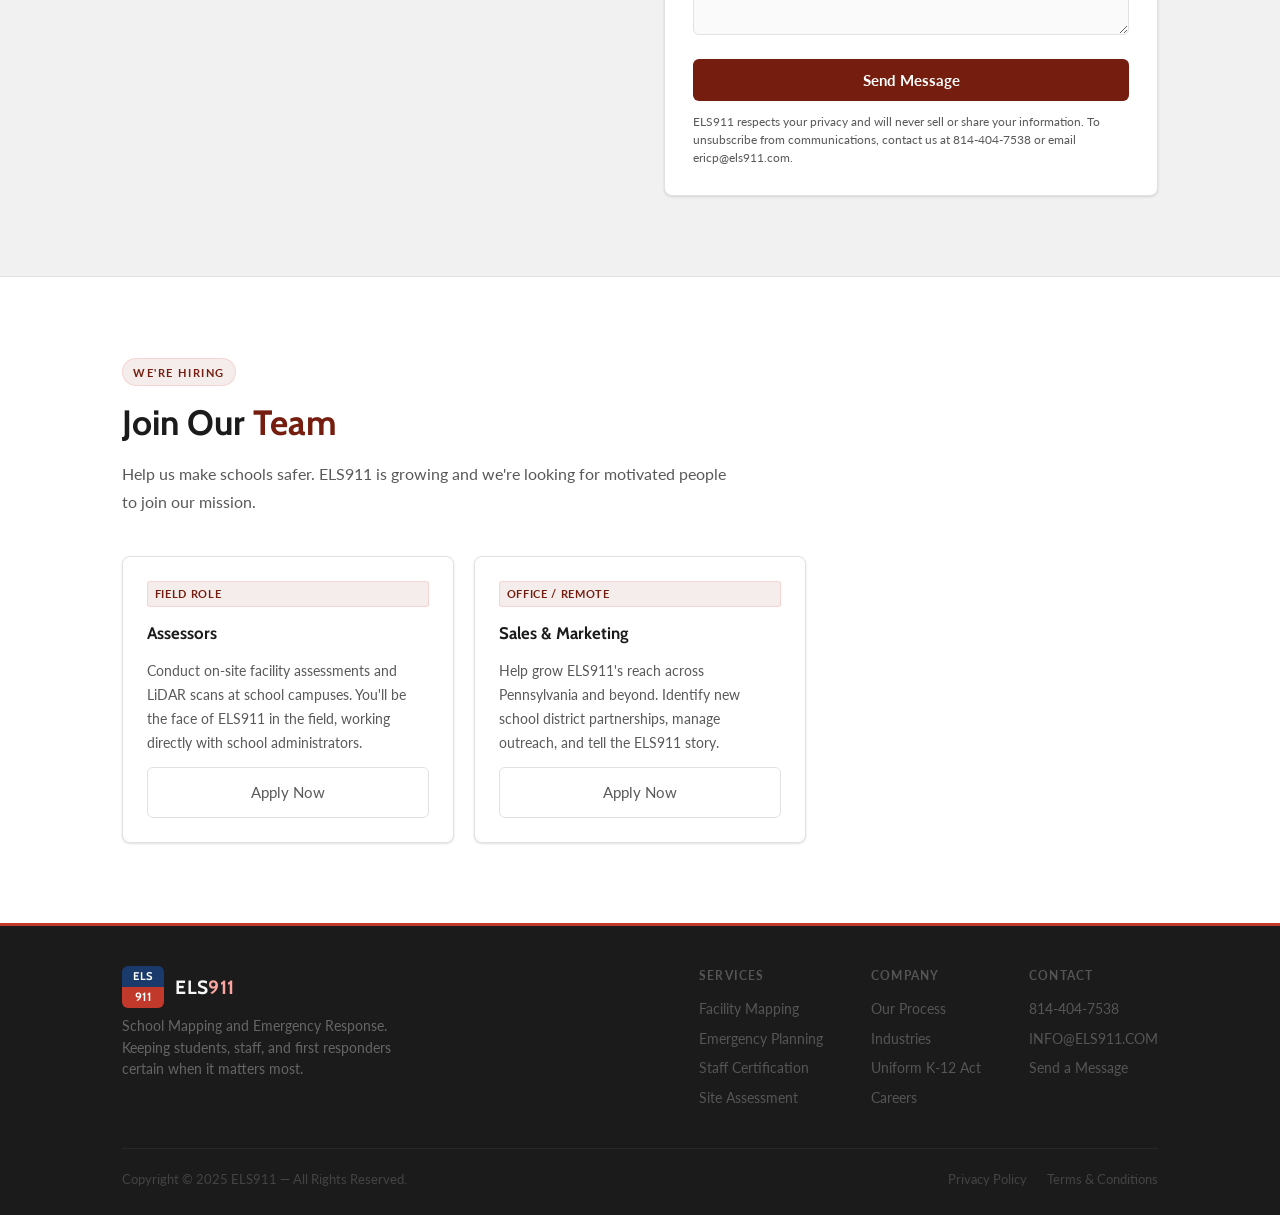
==== commit 0af512df: "feat: overhaul color scheme to match els911.com (rust buttons, light sections, R/W/B logo); add infr" ====
--- a/index.html
+++ b/index.html
@@ -3,8 +3,8 @@
 <head>
   <meta charset="UTF-8" />
   <meta name="viewport" content="width=device-width, initial-scale=1.0" />
-  <title>ELS911 — School Mapping & Emergency Response</title>
-  <meta name="description" content="ELS911 provides school emergency planning, facility mapping, and certification services to keep students and staff safe." />
+  <title>ELS911 — School Infrastructure & Emergency Response</title>
+  <meta name="description" content="ELS911 is a school infrastructure project delivering precision facility mapping, emergency response planning, and certification for K-12 institutions." />
   <link rel="stylesheet" href="css/styles.css" />
   <link rel="icon" href="data:image/svg+xml,<svg xmlns='http://www.w3.org/2000/svg' viewBox='0 0 100 100'><rect width='100' height='100' rx='12' fill='%231dcf2c'/><text y='.9em' font-size='58' x='6' fill='%23161616' font-weight='bold' font-family='sans-serif'>E</text></svg>" />
 </head>
@@ -13,8 +13,11 @@
 <!-- ═══════════════ HEADER ═══════════════ -->
 <header class="header">
   <a href="#" class="logo">
-    <div class="logo-mark">ELS</div>
-    <span class="logo-text">ELS<span>911</span></span>
+    <div class="logo-mark">
+      <div class="logo-mark-top">ELS</div>
+      <div class="logo-mark-bottom">911</div>
+    </div>
+    <span class="logo-text">ELS<span class="nine">911</span></span>
   </a>
   <nav class="nav">
     <a href="#services">Services</a>
@@ -32,20 +35,22 @@
 </div>
 
 <!-- ═══════════════ HERO ═══════════════ -->
-<section class="hero" id="home">
-  <div class="hero-bg"></div>
+<section class="hero" id="home" style="background-image:url('https://img1.wsimg.com/isteam/ip/4501ffb7-9003-48f8-b288-fa36724b1bfe/1022231108_HDR.jpg');background-size:cover;background-position:center;">
+  <div style="position:absolute;inset:0;background:var(--overlay);"></div>
+  <div style="position:absolute;inset:0;background:linear-gradient(135deg,rgba(22,22,22,.85) 0%,rgba(22,22,22,.5) 100%);"></div>
   <div class="hero-grid"></div>
   <div class="container">
     <div class="hero-content">
-      <div class="hero-eyebrow">School Safety Solutions</div>
+      <div class="hero-eyebrow">School Infrastructure Project</div>
       <h1>
         Get <em>Certified</em><br/>
         &amp; <em>Certain.</em>
       </h1>
       <p>
-        ELS911 delivers comprehensive school mapping and emergency response planning
-        that gives administrators, first responders, and communities the clarity
-        they need when every second counts.
+        ELS911 is a dedicated <strong style="color:var(--text)">school infrastructure project</strong> —
+        building the foundational mapping, documentation, and emergency response systems
+        that every K-12 facility needs. We turn your building into a known, documented,
+        certifiable asset for administrators and first responders alike.
       </p>
       <div class="hero-actions">
         <a href="#contact" class="btn-primary">Start Here</a>
@@ -84,6 +89,10 @@
         </div>
       </div>
       <hr class="hero-divider"/>
+      <div class="hero-infra">
+        <svg width="16" height="16" viewBox="0 0 24 24" fill="none" stroke="currentColor" stroke-width="2"><rect x="3" y="3" width="18" height="18" rx="2"/><path d="M3 9h18M9 21V9"/></svg>
+        School Infrastructure Project
+      </div>
       <div class="hero-cert">
         <svg width="16" height="16" viewBox="0 0 24 24" fill="none" stroke="currentColor" stroke-width="2.5"><polyline points="20 6 9 17 4 12"/></svg>
         Compliant with Uniform K-12 Mapping Act
@@ -92,8 +101,33 @@
   </div>
 </section>
 
+<!-- ═══════════════ INFRA BANNER ═══════════════ -->
+<div class="infra-banner">
+  <div class="infra-banner-inner">
+    <div class="infra-banner-label">School Infrastructure Project</div>
+    <div class="infra-banner-items">
+      <div class="infra-banner-item">
+        <svg width="14" height="14" viewBox="0 0 24 24" fill="none" stroke="currentColor" stroke-width="2"><rect x="3" y="3" width="18" height="18" rx="2"/><path d="M3 9h18M9 21V9"/></svg>
+        Precision Facility Mapping
+      </div>
+      <div class="infra-banner-item">
+        <svg width="14" height="14" viewBox="0 0 24 24" fill="none" stroke="currentColor" stroke-width="2"><path d="M12 22s8-4 8-10V5l-8-3-8 3v7c0 6 8 10 8 10z"/></svg>
+        Emergency Response Plans
+      </div>
+      <div class="infra-banner-item">
+        <svg width="14" height="14" viewBox="0 0 24 24" fill="none" stroke="currentColor" stroke-width="2"><polyline points="20 6 9 17 4 12"/></svg>
+        K-12 Certification
+      </div>
+      <div class="infra-banner-item">
+        <svg width="14" height="14" viewBox="0 0 24 24" fill="none" stroke="currentColor" stroke-width="2"><path d="M21 10c0 7-9 13-9 13s-9-6-9-13a9 9 0 0118 0z"/><circle cx="12" cy="10" r="3"/></svg>
+        State College, PA
+      </div>
+    </div>
+  </div>
+</div>
+
 <!-- ═══════════════ STRIP ═══════════════ -->
-<div class="strip">
+<div class="strip" style="display:none;">
   <div class="strip-inner">
     <div class="strip-item">
       <svg width="16" height="16" viewBox="0 0 24 24" fill="none" stroke="currentColor" stroke-width="2"><path d="M21 10c0 7-9 13-9 13s-9-6-9-13a9 9 0 0118 0z"/><circle cx="12" cy="10" r="3"/></svg>
@@ -177,6 +211,53 @@
   </div>
 </section>
 
+<!-- ═══════════════ INFRASTRUCTURE HIGHLIGHT ═══════════════ -->
+<section class="infra-section" id="infrastructure">
+  <div class="container">
+    <div>
+      <div class="section-tag" style="background:rgba(192,57,43,.15);color:#f9a5a0;border-color:rgba(249,165,160,.3);">School Infrastructure</div>
+      <h2 class="section-title" style="color:#fff;margin-bottom:.75rem;">
+        Your building is <em style="color:var(--coral);">critical infrastructure</em>
+      </h2>
+      <p class="section-body" style="color:rgba(255,255,255,.65);margin-bottom:1.5rem;">
+        ELS911 treats your school facility the same way engineers treat bridges and power grids —
+        as infrastructure that must be documented, maintained, and accessible to responders at any moment.
+        A school without a current, accurate floor plan is infrastructure without a blueprint.
+      </p>
+      <a href="#contact" class="btn-primary">Build Your Infrastructure</a>
+    </div>
+    <div class="infra-pillars">
+      <div class="infra-pillar">
+        <div class="infra-pillar-icon">
+          <svg width="20" height="20" viewBox="0 0 24 24" fill="none" stroke="currentColor" stroke-width="2"><rect x="3" y="3" width="18" height="18" rx="2"/><path d="M3 9h18M9 21V9"/></svg>
+        </div>
+        <div>
+          <h4>Accurate Floor Plans</h4>
+          <p>LiDAR-captured, precision-mapped 2D floor plans of every space in your facility — the foundational layer of school infrastructure.</p>
+        </div>
+      </div>
+      <div class="infra-pillar">
+        <div class="infra-pillar-icon">
+          <svg width="20" height="20" viewBox="0 0 24 24" fill="none" stroke="currentColor" stroke-width="2"><path d="M22 16.92v3a2 2 0 01-2.18 2 19.79 19.79 0 01-8.63-3.07A19.5 19.5 0 013.07 9.81"/><path d="M1 1l22 22"/></svg>
+        </div>
+        <div>
+          <h4>First Responder Access</h4>
+          <p>Your maps, pre-loaded and available to local police, fire, and EMS before an incident — not discovered for the first time during one.</p>
+        </div>
+      </div>
+      <div class="infra-pillar">
+        <div class="infra-pillar-icon">
+          <svg width="20" height="20" viewBox="0 0 24 24" fill="none" stroke="currentColor" stroke-width="2"><path d="M14 2H6a2 2 0 00-2 2v16a2 2 0 002 2h12a2 2 0 002-2V8z"/><polyline points="14 2 14 8 20 8"/><line x1="16" y1="13" x2="8" y2="13"/><line x1="16" y1="17" x2="8" y2="17"/></svg>
+        </div>
+        <div>
+          <h4>Living Documentation</h4>
+          <p>Infrastructure doesn't stand still. ELS911 updates your maps as your facility changes, keeping documentation current and compliant.</p>
+        </div>
+      </div>
+    </div>
+  </div>
+</section>
+
 <!-- ═══════════════ INDUSTRIES ═══════════════ -->
 <section class="industries" id="industries" style="background:var(--dark-2);padding:5rem 0;">
   <div class="container">
@@ -217,7 +298,9 @@
 </section>
 
 <!-- ═══════════════ PROCESS ═══════════════ -->
-<section class="process" id="process">
+<section class="process" id="process" style="background-image:url('https://img1.wsimg.com/isteam/ip/4501ffb7-9003-48f8-b288-fa36724b1bfe/Untitled%20(79).png');background-size:cover;background-position:center;position:relative;">
+<div style="position:absolute;inset:0;background:rgba(241,241,241,.96);"></div>
+<div style="position:relative;z-index:1;">
   <div class="container">
     <div class="section-tag">Our Process</div>
     <h2 class="section-title">How ELS911 <em>Works</em></h2>
@@ -283,7 +366,7 @@
 <div class="act-cta" id="act">
   <div class="container">
     <div class="act-cta-text">
-      <h2>Uniform K-12 Mapping Act</h2>
+      <h2>Uniform <span>K-12</span> Mapping Act</h2>
       <p>
         The Uniform K-12 Mapping Act requires schools to maintain accurate, standardised facility maps
         accessible to emergency responders. ELS911 was built specifically to help schools achieve and
@@ -408,8 +491,11 @@
     <div class="footer-top">
       <div class="footer-brand">
         <a href="#" class="logo">
-          <div class="logo-mark">ELS</div>
-          <span class="logo-text">ELS<span>911</span></span>
+          <div class="logo-mark">
+            <div class="logo-mark-top">ELS</div>
+            <div class="logo-mark-bottom">911</div>
+          </div>
+          <span class="logo-text">ELS<span class="nine">911</span></span>
         </a>
         <p>School Mapping and Emergency Response. Keeping students, staff, and first responders certain when it matters most.</p>
       </div>
--- a/css/styles.css
+++ b/css/styles.css
@@ -2,30 +2,51 @@
 @import url('https://fonts.googleapis.com/css2?family=Cabin:ital,wght@0,400;0,600;0,700;1,400&family=Lato:wght@300;400;700;900&display=swap');
 
 :root {
-  --green:      #1dcf2c;
-  --green-dark: #17a822;
-  --green-dim:  rgba(29,207,44,.12);
-  --dark:       #161616;
-  --dark-2:     #1e1e1e;
-  --dark-3:     #252525;
-  --rust:       #751d0e;
-  --text:       #f7f7f7;
-  --text-muted: #a0a0a0;
-  --border:     rgba(255,255,255,.08);
-  --header-h:   72px;
-  --radius:     8px;
-  --max-w:      1100px;
+  /* Brand palette — matched to els911.com */
+  --green:       #1dcf2c;
+  --green-dark:  #069a12;
+  --green-dim:   rgba(29,207,44,.1);
+  --rust:        #751d0e;
+  --rust-dark:   #9a2916;
+  --rust-dim:    rgba(117,29,14,.08);
+  --coral:       #f9a5a0;
+  /* Logo colours */
+  --logo-blue:   #1a3a6b;
+  --logo-red:    #c0392b;
+  /* Backgrounds */
+  --nav-bg:      #161616;
+  --hero-bg:     #161616;
+  --section-white: #ffffff;
+  --section-gray:  #f1f1f1;
+  --footer-bg:   #1b1b1b;
+  /* Text */
+  --text-dark:   #1b1b1b;
+  --text-mid:    #3b3b3b;
+  --text-muted:  #595959;
+  --text-light:  #f7f7f7;
+  /* Borders */
+  --border-light: #e2e2e2;
+  --border-dark:  rgba(255,255,255,.07);
+  --border-green: rgba(29,207,44,.3);
+  --border-coral: rgba(249,165,160,.35);
+  /* Misc */
+  --overlay:     rgba(0,0,0,.42);
+  --header-h:    72px;
+  --radius:      8px;
+  --max-w:       1100px;
+  --shadow:      0 1px 3px rgba(0,0,0,.08), 0 1px 2px rgba(0,0,0,.05);
+  --shadow-md:   0 4px 12px rgba(0,0,0,.1);
 }
 
 *, *::before, *::after { box-sizing: border-box; margin: 0; padding: 0; }
-html { scroll-behavior: smooth; font-size: 16px; }
+html { scroll-behavior: smooth; }
 body {
   font-family: 'Lato', sans-serif;
-  background: var(--dark);
-  color: var(--text);
+  background: var(--section-white);
+  color: var(--text-dark);
   line-height: 1.7;
 }
-a { color: var(--green); text-decoration: none; }
+a { color: var(--rust); text-decoration: none; }
 a:hover { text-decoration: underline; }
 img { max-width: 100%; display: block; }
 
@@ -34,116 +55,149 @@
   position: fixed;
   top: 0; left: 0; right: 0;
   height: var(--header-h);
-  background: var(--dark);
-  border-bottom: 1px solid var(--border);
+  background: var(--nav-bg);
+  border-bottom: 1px solid rgba(255,255,255,.06);
   z-index: 100;
   display: flex;
   align-items: center;
   padding: 0 2rem;
   gap: 2rem;
 }
+
+/* Logo — red, white, blue */
 .logo {
   display: flex;
   align-items: center;
-  gap: .6rem;
+  gap: .7rem;
   text-decoration: none;
   flex-shrink: 0;
 }
 .logo-mark {
-  width: 40px;
-  height: 40px;
-  background: var(--green);
+  width: 42px;
+  height: 42px;
   border-radius: 6px;
+  overflow: hidden;
+  display: flex;
+  flex-direction: column;
+  flex-shrink: 0;
+}
+.logo-mark-top {
+  background: var(--logo-blue);
+  flex: 1;
   display: flex;
   align-items: center;
   justify-content: center;
   font-family: 'Cabin', sans-serif;
   font-weight: 700;
-  font-size: 1rem;
-  color: var(--dark);
-  letter-spacing: -.02em;
+  font-size: .7rem;
+  color: #fff;
+  letter-spacing: .05em;
+}
+.logo-mark-bottom {
+  background: var(--logo-red);
+  flex: 1;
+  display: flex;
+  align-items: center;
+  justify-content: center;
+  font-family: 'Cabin', sans-serif;
+  font-weight: 900;
+  font-size: .75rem;
+  color: #fff;
+  letter-spacing: .03em;
 }
 .logo-text {
   font-family: 'Cabin', sans-serif;
   font-weight: 700;
   font-size: 1.2rem;
-  color: var(--text);
+  color: #f7f7f7;
   letter-spacing: .02em;
 }
-.logo-text span { color: var(--green); }
+.logo-text .nine { color: var(--coral); }
 
 .nav {
   display: flex;
   align-items: center;
-  gap: .25rem;
+  gap: .15rem;
   flex: 1;
 }
 .nav a {
-  color: var(--text-muted);
+  color: #aaa;
   font-size: .85rem;
   font-weight: 400;
-  padding: .4rem .75rem;
+  padding: .4rem .7rem;
+  border-radius: 4px;
+  transition: color .15s;
+  white-space: nowrap;
+  border-bottom: 2px solid transparent;
+}
+.nav a:hover { color: var(--green); text-decoration: none; border-bottom-color: var(--green); }
+.nav a.active { color: var(--green); }
+
+.header-cta {
+  background: var(--rust) !important;
+  color: #fff !important;
+  font-weight: 700 !important;
+  font-size: .85rem !important;
+  padding: .45rem 1.2rem !important;
   border-radius: 5px;
-  transition: color .15s, background .15s;
-  white-space: nowrap;
-}
-.nav a:hover { color: var(--text); background: rgba(255,255,255,.05); text-decoration: none; }
-.nav a.active { color: var(--green); }
-
-.header-cta {
-  background: var(--green);
-  color: var(--dark) !important;
-  font-weight: 700 !important;
-  padding: .45rem 1.1rem !important;
-  border-radius: 5px;
-  font-size: .85rem !important;
   transition: background .15s !important;
   white-space: nowrap;
-}
-.header-cta:hover { background: var(--green-dark) !important; text-decoration: none !important; }
+  border: 1px solid var(--coral) !important;
+}
+.header-cta:hover {
+  background: var(--rust-dark) !important;
+  text-decoration: none !important;
+}
 
 /* ── Welcome Banner ────────────────────────────────────────── */
 .welcome-banner {
-  background: var(--green-dim);
-  border-bottom: 1px solid rgba(29,207,44,.2);
+  background: var(--logo-blue);
+  border-bottom: 2px solid var(--logo-red);
   text-align: center;
   padding: .5rem 1rem;
   font-size: .82rem;
-  color: var(--green);
+  color: #fff;
   font-weight: 600;
   letter-spacing: .04em;
   margin-top: var(--header-h);
 }
 
-/* ── Sections base ─────────────────────────────────────────── */
-section { scroll-margin-top: var(--header-h); }
+/* ── Shared Section Utils ──────────────────────────────────── */
 .container {
   max-width: var(--max-w);
   margin: 0 auto;
   padding: 0 2rem;
 }
+section { scroll-margin-top: var(--header-h); }
+
 .section-tag {
   display: inline-block;
-  background: var(--green-dim);
-  color: var(--green);
+  background: var(--rust-dim);
+  color: var(--rust);
   font-size: .7rem;
   font-weight: 700;
   letter-spacing: .14em;
   text-transform: uppercase;
   padding: .3em .9em;
   border-radius: 20px;
-  border: 1px solid rgba(29,207,44,.25);
+  border: 1px solid var(--border-coral);
   margin-bottom: 1rem;
+}
+.section-tag.green-tag {
+  background: var(--green-dim);
+  color: #0a7a14;
+  border-color: var(--border-green);
 }
 .section-title {
   font-family: 'Cabin', sans-serif;
   font-size: clamp(1.6rem, 3vw, 2.2rem);
   font-weight: 700;
-  color: var(--text);
+  color: var(--text-dark);
   line-height: 1.2;
   margin-bottom: 1rem;
 }
-.section-title em { color: var(--green); font-style: normal; }
+.section-title em { color: var(--rust); font-style: normal; }
+.section-title em.green { color: var(--green-dark); }
 .section-body {
   color: var(--text-muted);
   font-size: 1rem;
@@ -151,8 +205,56 @@
   line-height: 1.75;
 }
 
+/* Light section overrides (default) */
+.on-light .section-title { color: var(--text-dark); }
+.on-dark  .section-title { color: var(--text-light); }
+.on-dark  .section-body  { color: #aaa; }
+.on-dark  .section-tag   { background: rgba(249,165,160,.12); color: var(--coral); border-color: var(--border-coral); }
+
+/* ── Buttons ───────────────────────────────────────────────── */
+.btn-primary {
+  display: inline-block;
+  background: var(--rust);
+  color: #fff;
+  font-weight: 700;
+  font-size: .92rem;
+  padding: .75rem 1.75rem;
+  border-radius: 6px;
+  border: 1px solid var(--coral);
+  transition: background .15s, transform .1s;
+}
+.btn-primary:hover {
+  background: var(--rust-dark);
+  text-decoration: none;
+  transform: translateY(-1px);
+  color: #fff;
+}
+.btn-outline {
+  display: inline-block;
+  border: 1px solid var(--border-light);
+  color: var(--text-muted);
+  font-size: .92rem;
+  padding: .75rem 1.75rem;
+  border-radius: 6px;
+  transition: border-color .15s, color .15s;
+}
+.btn-outline:hover {
+  border-color: var(--green);
+  color: var(--green-dark);
+  text-decoration: none;
+}
+.btn-outline.on-dark {
+  border-color: rgba(255,255,255,.15);
+  color: #aaa;
+}
+.btn-outline.on-dark:hover {
+  border-color: var(--green);
+  color: var(--green);
+}
+
 /* ── Hero ──────────────────────────────────────────────────── */
 .hero {
+  background: var(--hero-bg);
   min-height: calc(100vh - var(--header-h));
   display: flex;
   align-items: center;
@@ -160,19 +262,19 @@
   overflow: hidden;
   padding: 5rem 0;
 }
-.hero-bg {
+.hero::before {
+  content: '';
   position: absolute;
   inset: 0;
   background:
-    radial-gradient(ellipse 60% 60% at 70% 50%, rgba(29,207,44,.07) 0%, transparent 70%),
-    radial-gradient(ellipse 40% 40% at 20% 80%, rgba(117,29,14,.1) 0%, transparent 60%);
+    radial-gradient(ellipse 55% 65% at 65% 55%, rgba(29,207,44,.06) 0%, transparent 65%),
+    radial-gradient(ellipse 35% 40% at 15% 75%, rgba(117,29,14,.12) 0%, transparent 55%);
   pointer-events: none;
 }
 .hero-grid {
-  /* subtle dot grid */
   position: absolute;
   inset: 0;
-  background-image: radial-gradient(rgba(255,255,255,.04) 1px, transparent 1px);
+  background-image: radial-gradient(rgba(255,255,255,.03) 1px, transparent 1px);
   background-size: 32px 32px;
   pointer-events: none;
 }
@@ -188,28 +290,27 @@
   display: inline-flex;
   align-items: center;
   gap: .5rem;
-  background: var(--green-dim);
-  border: 1px solid rgba(29,207,44,.2);
+  background: rgba(26,58,107,.4);
+  border: 1px solid rgba(26,58,107,.6);
   border-radius: 20px;
   padding: .3em 1em;
   font-size: .75rem;
   font-weight: 700;
-  color: var(--green);
+  color: #93c5fd;
   letter-spacing: .08em;
   text-transform: uppercase;
   margin-bottom: 1.25rem;
 }
 .hero-eyebrow::before {
   content: '';
-  width: 6px;
-  height: 6px;
+  width: 6px; height: 6px;
   border-radius: 50%;
-  background: var(--green);
+  background: var(--logo-red);
   animation: pulse 2s infinite;
 }
 @keyframes pulse {
   0%, 100% { opacity: 1; transform: scale(1); }
-  50% { opacity: .5; transform: scale(.8); }
+  50%       { opacity: .5; transform: scale(.8); }
 }
 .hero h1 {
   font-family: 'Cabin', sans-serif;
@@ -217,125 +318,121 @@
   font-weight: 700;
   line-height: 1.15;
   margin-bottom: 1.25rem;
-  color: var(--text);
+  color: var(--text-light);
 }
 .hero h1 em { color: var(--green); font-style: normal; }
 .hero p {
-  color: var(--text-muted);
+  color: #999;
   font-size: 1.05rem;
   max-width: 480px;
   margin-bottom: 2rem;
   line-height: 1.75;
 }
-.hero-actions {
-  display: flex;
-  gap: 1rem;
-  flex-wrap: wrap;
-}
-.btn-primary {
-  background: var(--green);
-  color: var(--dark);
-  font-weight: 700;
-  font-size: .92rem;
-  padding: .75rem 1.75rem;
-  border-radius: 6px;
-  transition: background .15s, transform .1s;
-  display: inline-block;
-}
-.btn-primary:hover { background: var(--green-dark); text-decoration: none; transform: translateY(-1px); }
-.btn-outline {
-  border: 1px solid var(--border);
-  color: var(--text-muted);
-  font-size: .92rem;
-  padding: .75rem 1.75rem;
-  border-radius: 6px;
-  transition: border-color .15s, color .15s;
-  display: inline-block;
-}
-.btn-outline:hover { border-color: var(--green); color: var(--green); text-decoration: none; }
+.hero p strong { color: #e0e0e0; font-weight: 700; }
+.hero-actions { display: flex; gap: 1rem; flex-wrap: wrap; }
 
 /* Hero right panel */
 .hero-panel {
-  background: var(--dark-2);
-  border: 1px solid var(--border);
+  background: rgba(255,255,255,.04);
+  border: 1px solid rgba(255,255,255,.08);
   border-radius: 12px;
   padding: 2rem;
   display: flex;
   flex-direction: column;
   gap: 1.25rem;
 }
-.hero-stat {
-  display: flex;
-  align-items: center;
-  gap: 1rem;
-}
+.hero-stat { display: flex; align-items: center; gap: 1rem; }
 .hero-stat-icon {
-  width: 44px;
-  height: 44px;
-  background: var(--green-dim);
+  width: 44px; height: 44px;
+  background: rgba(26,58,107,.3);
+  border: 1px solid rgba(26,58,107,.5);
   border-radius: 8px;
-  display: flex;
-  align-items: center;
-  justify-content: center;
+  display: flex; align-items: center; justify-content: center;
+  color: #93c5fd;
   flex-shrink: 0;
-  color: var(--green);
 }
 .hero-stat-num {
   font-family: 'Cabin', sans-serif;
-  font-size: 1.5rem;
-  font-weight: 700;
-  color: var(--text);
-  line-height: 1;
-}
-.hero-stat-label {
-  font-size: .8rem;
-  color: var(--text-muted);
-}
-.hero-divider {
-  border: none;
-  border-top: 1px solid var(--border);
+  font-size: 1.5rem; font-weight: 700;
+  color: var(--text-light); line-height: 1;
+}
+.hero-stat-label { font-size: .8rem; color: #777; }
+.hero-divider { border: none; border-top: 1px solid rgba(255,255,255,.07); }
+.hero-infra {
+  background: rgba(26,58,107,.2);
+  border: 1px solid rgba(26,58,107,.4);
+  border-radius: 8px;
+  padding: .9rem 1rem;
+  font-size: .85rem;
+  color: #93c5fd;
+  font-weight: 600;
+  display: flex; align-items: center; gap: .6rem;
 }
 .hero-cert {
-  background: rgba(29,207,44,.06);
+  background: rgba(29,207,44,.07);
   border: 1px solid rgba(29,207,44,.2);
   border-radius: 8px;
   padding: .9rem 1rem;
   font-size: .85rem;
   color: var(--green);
   font-weight: 600;
-  display: flex;
-  align-items: center;
-  gap: .6rem;
-}
-
-/* ── About / Intro Strip ───────────────────────────────────── */
-.strip {
-  background: var(--dark-2);
-  border-top: 1px solid var(--border);
-  border-bottom: 1px solid var(--border);
-  padding: 1.5rem 0;
-}
-.strip-inner {
+  display: flex; align-items: center; gap: .6rem;
+}
+
+/* ── Infra Banner (below hero) ─────────────────────────────── */
+.infra-banner {
+  background: var(--logo-blue);
+  padding: 1.1rem 0;
+}
+.infra-banner-inner {
   max-width: var(--max-w);
   margin: 0 auto;
   padding: 0 2rem;
   display: flex;
   align-items: center;
-  gap: 3rem;
+  gap: 2rem;
   flex-wrap: wrap;
 }
-.strip-item {
+.infra-banner-label {
   display: flex;
   align-items: center;
   gap: .6rem;
-  font-size: .88rem;
-  color: var(--text-muted);
+  font-family: 'Cabin', sans-serif;
+  font-weight: 700;
+  font-size: .92rem;
+  color: #fff;
+  letter-spacing: .02em;
   white-space: nowrap;
 }
-.strip-item svg { color: var(--green); flex-shrink: 0; }
-
-/* ── Services ──────────────────────────────────────────────── */
-.services { padding: 5rem 0; }
+.infra-banner-label::before {
+  content: '';
+  width: 10px; height: 10px;
+  border-radius: 50%;
+  background: var(--logo-red);
+  flex-shrink: 0;
+}
+.infra-banner-items {
+  display: flex;
+  gap: 2rem;
+  flex-wrap: wrap;
+  flex: 1;
+}
+.infra-banner-item {
+  display: flex;
+  align-items: center;
+  gap: .45rem;
+  font-size: .82rem;
+  color: rgba(255,255,255,.75);
+  white-space: nowrap;
+}
+.infra-banner-item svg { color: var(--green); flex-shrink: 0; }
+
+/* ── Services — white section ──────────────────────────────── */
+.services {
+  background: var(--section-white);
+  padding: 5rem 0;
+  border-top: 1px solid var(--border-light);
+}
 .services-grid {
   display: grid;
   grid-template-columns: repeat(auto-fill, minmax(280px, 1fr));
@@ -343,99 +440,127 @@
   margin-top: 2.5rem;
 }
 .service-card {
-  background: var(--dark-2);
-  border: 1px solid var(--border);
-  border-radius: 10px;
+  background: #fff;
+  border: 1px solid var(--border-light);
+  border-top: 3px solid transparent;
+  border-radius: var(--radius);
   padding: 1.5rem;
-  transition: border-color .2s, transform .2s;
+  box-shadow: var(--shadow);
+  transition: border-top-color .2s, box-shadow .2s, transform .2s;
 }
 .service-card:hover {
-  border-color: rgba(29,207,44,.35);
+  border-top-color: var(--green);
+  box-shadow: var(--shadow-md);
   transform: translateY(-2px);
 }
 .service-icon {
-  width: 46px;
-  height: 46px;
+  width: 46px; height: 46px;
   background: var(--green-dim);
   border-radius: 8px;
-  display: flex;
-  align-items: center;
-  justify-content: center;
-  color: var(--green);
+  display: flex; align-items: center; justify-content: center;
+  color: var(--green-dark);
   margin-bottom: 1rem;
+  border: 1px solid var(--border-green);
 }
 .service-card h3 {
   font-family: 'Cabin', sans-serif;
-  font-size: 1rem;
-  font-weight: 700;
-  color: var(--text);
-  margin-bottom: .4rem;
-}
-.service-card p {
-  font-size: .88rem;
-  color: var(--text-muted);
-  line-height: 1.65;
-}
-
-/* ── Process ───────────────────────────────────────────────── */
-.process { padding: 5rem 0; background: var(--dark-2); }
+  font-size: 1rem; font-weight: 700;
+  color: var(--text-dark); margin-bottom: .4rem;
+}
+.service-card p { font-size: .88rem; color: var(--text-muted); line-height: 1.65; }
+
+/* ── Infrastructure Highlight — rust section ───────────────── */
+.infra-section {
+  background: var(--logo-blue);
+  padding: 4.5rem 0;
+  position: relative;
+  overflow: hidden;
+}
+.infra-section::after {
+  content: '';
+  position: absolute;
+  bottom: 0; left: 0; right: 0;
+  height: 4px;
+  background: linear-gradient(90deg, var(--logo-red), var(--logo-blue), var(--logo-red));
+}
+.infra-section .container {
+  position: relative; z-index: 1;
+  display: grid;
+  grid-template-columns: 1fr 1fr;
+  gap: 3.5rem;
+  align-items: center;
+}
+.infra-section .section-title { color: #fff; }
+.infra-section .section-body  { color: rgba(255,255,255,.7); max-width: 100%; }
+.infra-pillars {
+  display: flex;
+  flex-direction: column;
+  gap: .85rem;
+}
+.infra-pillar {
+  display: flex;
+  align-items: flex-start;
+  gap: 1rem;
+  background: rgba(255,255,255,.06);
+  border: 1px solid rgba(255,255,255,.1);
+  border-left: 3px solid var(--logo-red);
+  border-radius: var(--radius);
+  padding: 1rem 1.1rem;
+}
+.infra-pillar-icon {
+  color: var(--coral);
+  flex-shrink: 0;
+  margin-top: .1rem;
+}
+.infra-pillar h4 {
+  font-family: 'Cabin', sans-serif;
+  font-size: .95rem; font-weight: 700;
+  color: #fff; margin-bottom: .2rem;
+}
+.infra-pillar p { font-size: .84rem; color: rgba(255,255,255,.6); line-height: 1.5; }
+
+/* ── Process — gray section ────────────────────────────────── */
+.process {
+  background: var(--section-gray);
+  padding: 5rem 0;
+  border-top: 1px solid var(--border-light);
+  border-bottom: 1px solid var(--border-light);
+}
 .process-steps {
-  display: flex;
-  flex-direction: column;
-  gap: 0;
-  margin-top: 2.5rem;
-  max-width: 720px;
-}
-.process-step {
-  display: flex;
-  gap: 1.5rem;
-  position: relative;
-}
+  display: flex; flex-direction: column; gap: 0;
+  margin-top: 2.5rem; max-width: 720px;
+}
+.process-step { display: flex; gap: 1.5rem; position: relative; }
 .process-step:not(:last-child)::after {
   content: '';
   position: absolute;
-  left: 19px;
-  top: 40px;
-  width: 2px;
-  bottom: -1rem;
-  background: var(--border);
+  left: 19px; top: 40px; width: 2px; bottom: -1rem;
+  background: var(--border-light);
 }
 .step-num-circle {
   flex-shrink: 0;
-  width: 40px;
-  height: 40px;
-  border-radius: 50%;
-  border: 2px solid var(--green);
-  background: var(--green-dim);
-  display: flex;
-  align-items: center;
-  justify-content: center;
-  font-family: 'Cabin', sans-serif;
-  font-weight: 700;
-  font-size: .88rem;
-  color: var(--green);
-  position: relative;
-  z-index: 1;
-}
-.step-content {
-  padding-bottom: 2rem;
-}
+  width: 40px; height: 40px; border-radius: 50%;
+  border: 2px solid var(--rust);
+  background: var(--rust-dim);
+  display: flex; align-items: center; justify-content: center;
+  font-family: 'Cabin', sans-serif; font-weight: 700;
+  font-size: .88rem; color: var(--rust);
+  position: relative; z-index: 1;
+}
+.step-content { padding-bottom: 2rem; }
 .step-content h3 {
   font-family: 'Cabin', sans-serif;
-  font-size: 1.05rem;
-  font-weight: 700;
-  color: var(--text);
-  margin-bottom: .3rem;
-  line-height: 1.3;
-}
-.step-content p {
-  font-size: .9rem;
-  color: var(--text-muted);
-  line-height: 1.7;
-}
-
-/* ── Industries ────────────────────────────────────────────── */
-.industries { padding: 5rem 0; }
+  font-size: 1.05rem; font-weight: 700;
+  color: var(--text-dark); margin-bottom: .3rem;
+}
+.step-content p { font-size: .9rem; color: var(--text-muted); line-height: 1.7; }
+
+/* ── Industries — white section ────────────────────────────── */
+.industries {
+  background: var(--section-white);
+  padding: 5rem 0;
+  border-top: 1px solid var(--border-light);
+}
 .industries-grid {
   display: grid;
   grid-template-columns: repeat(auto-fill, minmax(220px, 1fr));
@@ -443,253 +568,186 @@
   margin-top: 2.5rem;
 }
 .industry-card {
-  background: var(--dark-2);
-  border: 1px solid var(--border);
-  border-radius: 10px;
+  background: #fff;
+  border: 1px solid var(--border-light);
+  border-radius: var(--radius);
   padding: 1.5rem;
   text-align: center;
-  transition: border-color .2s;
-}
-.industry-card:hover { border-color: rgba(29,207,44,.35); }
-.industry-card svg {
-  color: var(--green);
-  margin: 0 auto .75rem;
-}
+  box-shadow: var(--shadow);
+  transition: border-color .2s, box-shadow .2s;
+}
+.industry-card:hover {
+  border-color: var(--green);
+  box-shadow: var(--shadow-md);
+}
+.industry-card svg { color: var(--green-dark); margin: 0 auto .75rem; }
 .industry-card h3 {
   font-family: 'Cabin', sans-serif;
-  font-size: .95rem;
-  font-weight: 700;
-  color: var(--text);
-  margin-bottom: .3rem;
-}
-.industry-card p {
-  font-size: .82rem;
-  color: var(--text-muted);
-}
-
-/* ── Uniform Act CTA ───────────────────────────────────────── */
+  font-size: .95rem; font-weight: 700;
+  color: var(--text-dark); margin-bottom: .3rem;
+}
+.industry-card p { font-size: .82rem; color: var(--text-muted); }
+
+/* ── Uniform K-12 Act — dark section ──────────────────────── */
 .act-cta {
+  background: #111;
   padding: 4rem 0;
-  background: linear-gradient(135deg, #0d1f0d 0%, #111 100%);
-  border-top: 1px solid rgba(29,207,44,.15);
-  border-bottom: 1px solid rgba(29,207,44,.15);
+  border-top: 1px solid rgba(255,255,255,.06);
+  border-bottom: 1px solid rgba(255,255,255,.06);
 }
 .act-cta .container {
-  display: flex;
-  align-items: center;
-  gap: 3rem;
-  flex-wrap: wrap;
+  display: flex; align-items: center;
+  gap: 3rem; flex-wrap: wrap;
 }
 .act-cta-text { flex: 1; min-width: 260px; }
 .act-cta-text h2 {
   font-family: 'Cabin', sans-serif;
-  font-size: 1.5rem;
-  font-weight: 700;
-  color: var(--green);
-  margin-bottom: .5rem;
-}
-.act-cta-text p {
-  color: var(--text-muted);
-  font-size: .92rem;
-  line-height: 1.7;
-}
-
-/* ── Contact ───────────────────────────────────────────────── */
-.contact { padding: 5rem 0; background: var(--dark-2); }
+  font-size: 1.5rem; font-weight: 700;
+  color: #fff; margin-bottom: .5rem;
+}
+.act-cta-text h2 span { color: var(--coral); }
+.act-cta-text p { color: #888; font-size: .92rem; line-height: 1.7; }
+
+/* ── Contact — gray section ────────────────────────────────── */
+.contact {
+  background: var(--section-gray);
+  padding: 5rem 0;
+  border-top: 1px solid var(--border-light);
+}
 .contact-grid {
   display: grid;
   grid-template-columns: 1fr 1fr;
-  gap: 3rem;
-  margin-top: 2.5rem;
-  align-items: start;
+  gap: 3rem; margin-top: 2.5rem; align-items: start;
 }
 .contact-info { display: flex; flex-direction: column; gap: 1.5rem; }
-.contact-item {
-  display: flex;
-  gap: 1rem;
-  align-items: flex-start;
-}
+.contact-item { display: flex; gap: 1rem; align-items: flex-start; }
 .contact-icon {
-  width: 42px;
-  height: 42px;
-  background: var(--green-dim);
+  width: 42px; height: 42px;
+  background: var(--rust-dim);
+  border: 1px solid var(--border-coral);
   border-radius: 8px;
-  display: flex;
-  align-items: center;
-  justify-content: center;
-  color: var(--green);
-  flex-shrink: 0;
+  display: flex; align-items: center; justify-content: center;
+  color: var(--rust); flex-shrink: 0;
 }
 .contact-item h4 {
-  font-size: .8rem;
-  font-weight: 700;
-  color: var(--text-muted);
-  letter-spacing: .06em;
-  text-transform: uppercase;
-  margin-bottom: .2rem;
-}
-.contact-item p, .contact-item a {
-  font-size: .95rem;
-  color: var(--text);
-}
-.contact-item a:hover { color: var(--green); text-decoration: none; }
+  font-size: .78rem; font-weight: 700;
+  color: var(--text-muted); letter-spacing: .06em;
+  text-transform: uppercase; margin-bottom: .2rem;
+}
+.contact-item p, .contact-item a { font-size: .95rem; color: var(--text-dark); }
+.contact-item a:hover { color: var(--rust); text-decoration: none; }
 
 .contact-form-box {
-  background: var(--dark-3);
-  border: 1px solid var(--border);
-  border-radius: 10px;
+  background: #fff;
+  border: 1px solid var(--border-light);
+  border-radius: var(--radius);
   padding: 1.75rem;
+  box-shadow: var(--shadow);
 }
 .contact-form-box h3 {
   font-family: 'Cabin', sans-serif;
-  font-size: 1.1rem;
-  font-weight: 700;
-  margin-bottom: 1.25rem;
-  color: var(--text);
+  font-size: 1.1rem; font-weight: 700;
+  margin-bottom: 1.25rem; color: var(--text-dark);
 }
 .form-group { margin-bottom: 1rem; }
 .form-group label {
-  display: block;
-  font-size: .8rem;
-  font-weight: 600;
-  color: var(--text-muted);
-  margin-bottom: .35rem;
-  letter-spacing: .04em;
-}
-.form-group input,
-.form-group textarea {
+  display: block; font-size: .8rem; font-weight: 600;
+  color: var(--text-muted); margin-bottom: .35rem; letter-spacing: .04em;
+}
+.form-group input, .form-group textarea {
   width: 100%;
-  background: var(--dark-2);
-  border: 1px solid var(--border);
+  background: #fafafa;
+  border: 1px solid var(--border-light);
   border-radius: 6px;
   padding: .65rem .9rem;
-  color: var(--text);
+  color: var(--text-dark);
   font-size: .9rem;
   font-family: 'Lato', sans-serif;
   outline: none;
   transition: border-color .15s;
 }
-.form-group input:focus,
-.form-group textarea:focus { border-color: var(--green); }
+.form-group input:focus, .form-group textarea:focus { border-color: var(--rust); }
 .form-group textarea { min-height: 100px; resize: vertical; }
-.form-privacy {
-  font-size: .75rem;
-  color: var(--text-muted);
-  margin-top: .75rem;
-  line-height: 1.5;
-}
-
-/* ── Careers ───────────────────────────────────────────────── */
-.careers { padding: 5rem 0; }
+.form-privacy { font-size: .75rem; color: var(--text-muted); margin-top: .75rem; line-height: 1.5; }
+
+/* ── Careers — white section ───────────────────────────────── */
+.careers {
+  background: var(--section-white);
+  padding: 5rem 0;
+  border-top: 1px solid var(--border-light);
+}
 .careers-grid {
   display: grid;
   grid-template-columns: repeat(auto-fill, minmax(260px, 1fr));
-  gap: 1.25rem;
-  margin-top: 2.5rem;
+  gap: 1.25rem; margin-top: 2.5rem;
 }
 .career-card {
-  background: var(--dark-2);
-  border: 1px solid var(--border);
-  border-radius: 10px;
+  background: #fff;
+  border: 1px solid var(--border-light);
+  border-radius: var(--radius);
   padding: 1.5rem;
-  display: flex;
-  flex-direction: column;
-  gap: .75rem;
+  display: flex; flex-direction: column; gap: .75rem;
+  box-shadow: var(--shadow);
 }
 .career-card h3 {
   font-family: 'Cabin', sans-serif;
-  font-size: 1.05rem;
-  font-weight: 700;
-  color: var(--text);
-}
-.career-card p {
-  font-size: .88rem;
-  color: var(--text-muted);
-  flex: 1;
-}
+  font-size: 1.05rem; font-weight: 700; color: var(--text-dark);
+}
+.career-card p { font-size: .88rem; color: var(--text-muted); flex: 1; }
 .career-type {
-  display: inline-block;
-  font-size: .7rem;
-  font-weight: 700;
-  letter-spacing: .06em;
-  text-transform: uppercase;
-  padding: .2em .6em;
-  border-radius: 3px;
-  background: var(--green-dim);
-  color: var(--green);
-  border: 1px solid rgba(29,207,44,.2);
+  display: inline-block; font-size: .7rem; font-weight: 700;
+  letter-spacing: .06em; text-transform: uppercase;
+  padding: .2em .6em; border-radius: 3px;
+  background: var(--rust-dim); color: var(--rust);
+  border: 1px solid var(--border-coral);
 }
 
 /* ── Footer ────────────────────────────────────────────────── */
 .footer {
-  background: #0d0d0d;
-  border-top: 1px solid var(--border);
+  background: var(--footer-bg);
+  border-top: 3px solid var(--logo-red);
   padding: 2.5rem 0 1.5rem;
 }
-.footer-inner {
-  max-width: var(--max-w);
-  margin: 0 auto;
-  padding: 0 2rem;
-}
+.footer-inner { max-width: var(--max-w); margin: 0 auto; padding: 0 2rem; }
 .footer-top {
-  display: flex;
-  justify-content: space-between;
-  align-items: flex-start;
-  gap: 2rem;
-  margin-bottom: 2rem;
-  flex-wrap: wrap;
+  display: flex; justify-content: space-between;
+  align-items: flex-start; gap: 2rem; margin-bottom: 2rem; flex-wrap: wrap;
 }
 .footer-brand p {
-  color: var(--text-muted);
-  font-size: .85rem;
-  max-width: 300px;
-  margin-top: .5rem;
-  line-height: 1.6;
-}
-.footer-links {
-  display: flex;
-  gap: 3rem;
-  flex-wrap: wrap;
-}
+  color: #666; font-size: .85rem;
+  max-width: 300px; margin-top: .5rem; line-height: 1.6;
+}
+.footer-links { display: flex; gap: 3rem; flex-wrap: wrap; }
 .footer-links-col h4 {
-  font-size: .75rem;
-  font-weight: 700;
-  letter-spacing: .1em;
-  text-transform: uppercase;
-  color: var(--text-muted);
-  margin-bottom: .75rem;
+  font-size: .75rem; font-weight: 700; letter-spacing: .1em;
+  text-transform: uppercase; color: #555; margin-bottom: .75rem;
 }
 .footer-links-col a {
-  display: block;
-  color: #6b7280;
-  font-size: .85rem;
-  margin-bottom: .4rem;
-  transition: color .15s;
+  display: block; color: #555; font-size: .85rem;
+  margin-bottom: .4rem; transition: color .15s;
 }
 .footer-links-col a:hover { color: var(--green); text-decoration: none; }
 .footer-bottom {
-  border-top: 1px solid var(--border);
+  border-top: 1px solid rgba(255,255,255,.06);
   padding-top: 1.25rem;
-  display: flex;
-  justify-content: space-between;
-  align-items: center;
-  flex-wrap: wrap;
-  gap: 1rem;
-}
-.footer-bottom p { font-size: .8rem; color: #4b5563; }
-.footer-bottom-links {
-  display: flex;
-  gap: 1.25rem;
-}
-.footer-bottom-links a { font-size: .8rem; color: #4b5563; }
-.footer-bottom-links a:hover { color: var(--text-muted); text-decoration: none; }
+  display: flex; justify-content: space-between;
+  align-items: center; flex-wrap: wrap; gap: 1rem;
+}
+.footer-bottom p { font-size: .8rem; color: #444; }
+.footer-bottom-links { display: flex; gap: 1.25rem; }
+.footer-bottom-links a { font-size: .8rem; color: #444; }
+.footer-bottom-links a:hover { color: #aaa; text-decoration: none; }
 
 /* ── Responsive ────────────────────────────────────────────── */
+@media (max-width: 900px) {
+  .hero .container        { grid-template-columns: 1fr; gap: 2rem; }
+  .hero-panel             { display: none; }
+  .infra-section .container { grid-template-columns: 1fr; }
+  .contact-grid           { grid-template-columns: 1fr; }
+  .act-cta .container     { flex-direction: column; gap: 1.5rem; }
+  .footer-top             { flex-direction: column; }
+}
 @media (max-width: 768px) {
-  .hero .container { grid-template-columns: 1fr; gap: 2rem; }
-  .hero-panel { display: none; }
   .nav { display: none; }
-  .contact-grid { grid-template-columns: 1fr; }
-  .act-cta .container { flex-direction: column; gap: 1.5rem; }
-  .footer-top { flex-direction: column; }
-}
+  .infra-banner-items { gap: 1rem; }
+}
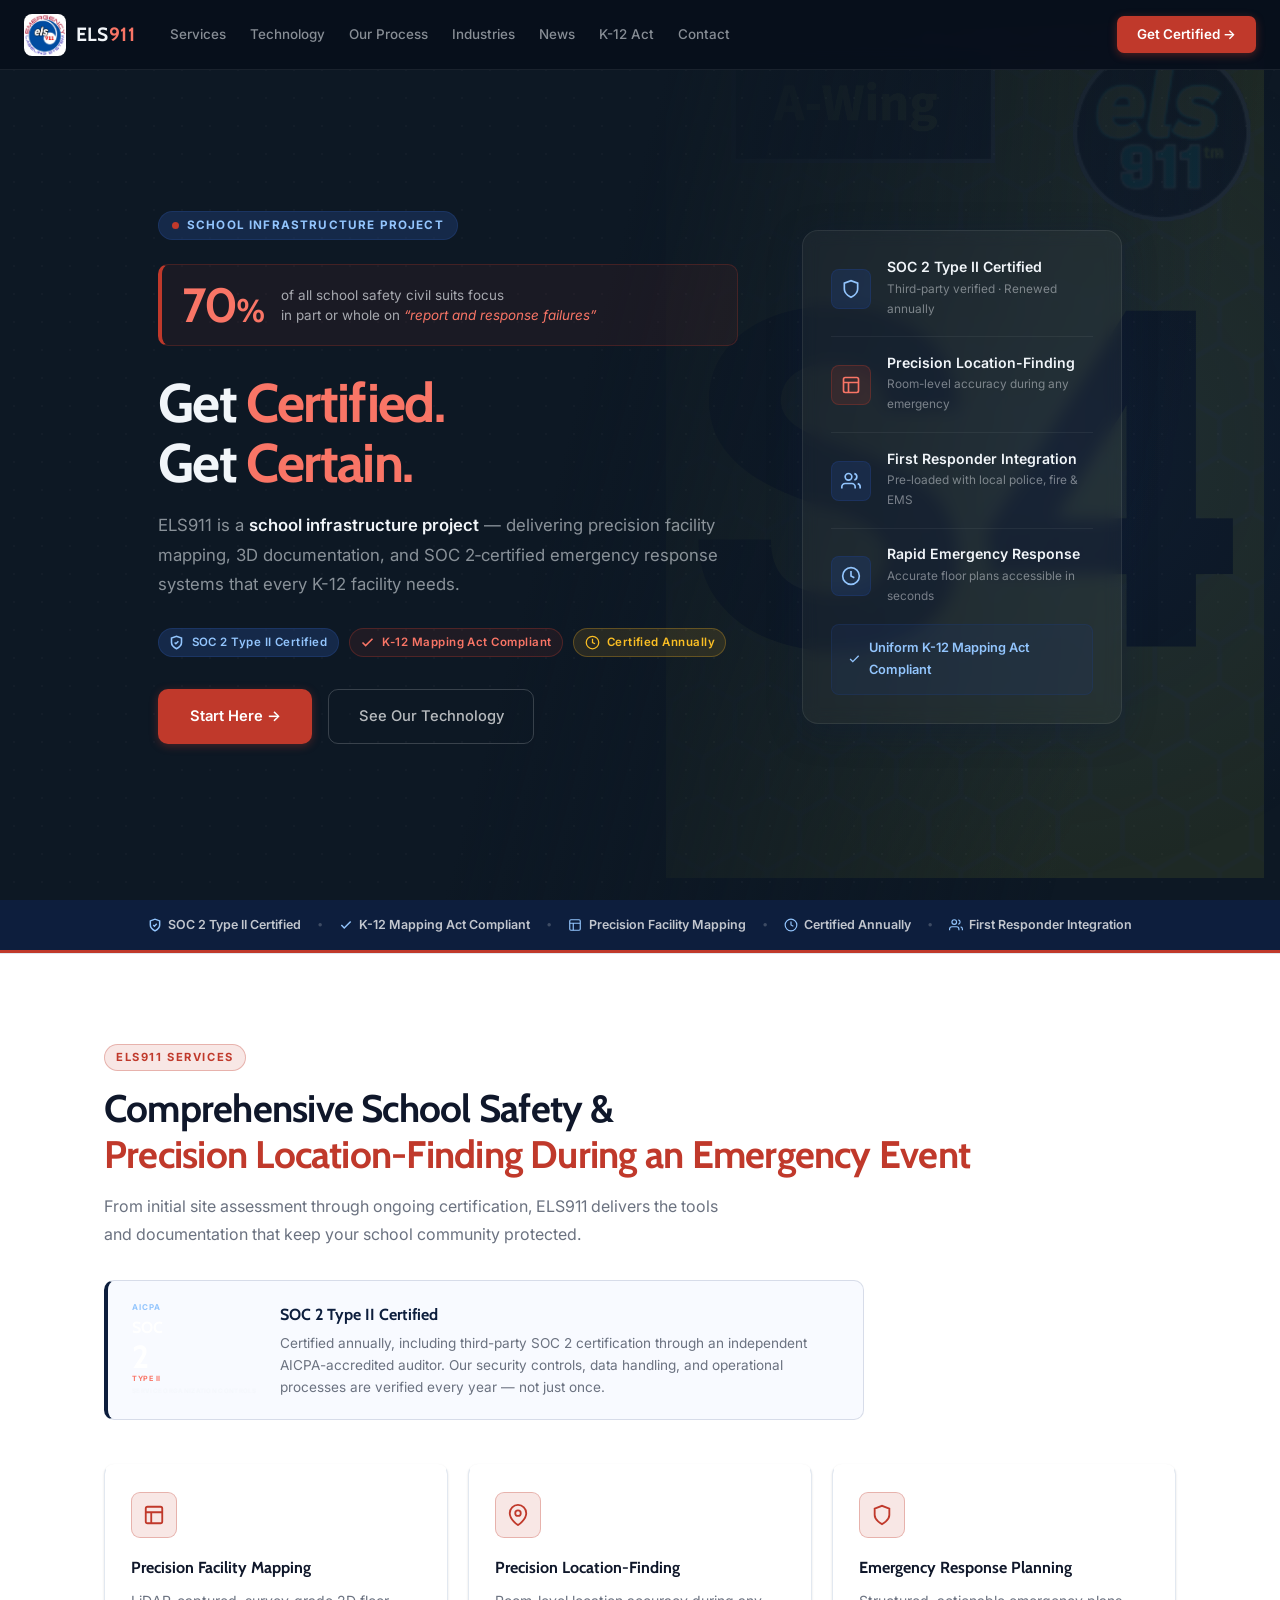
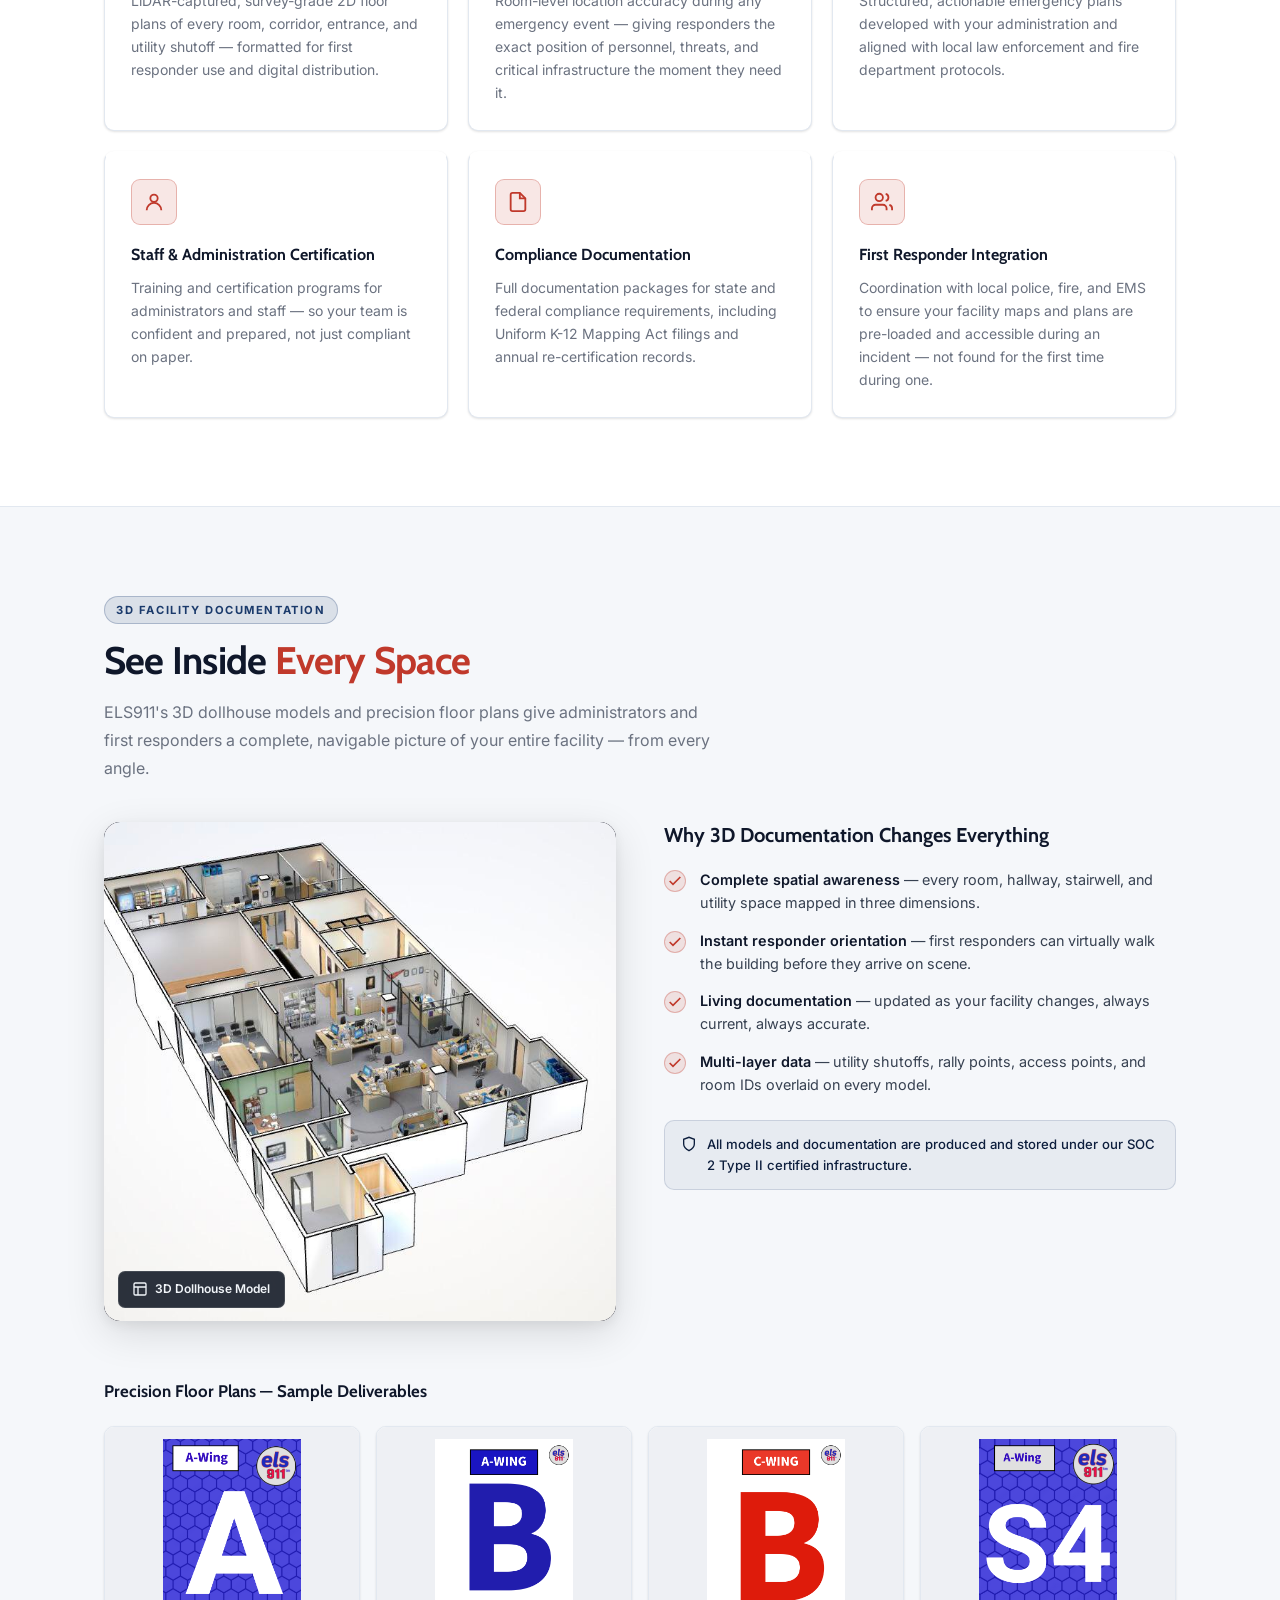
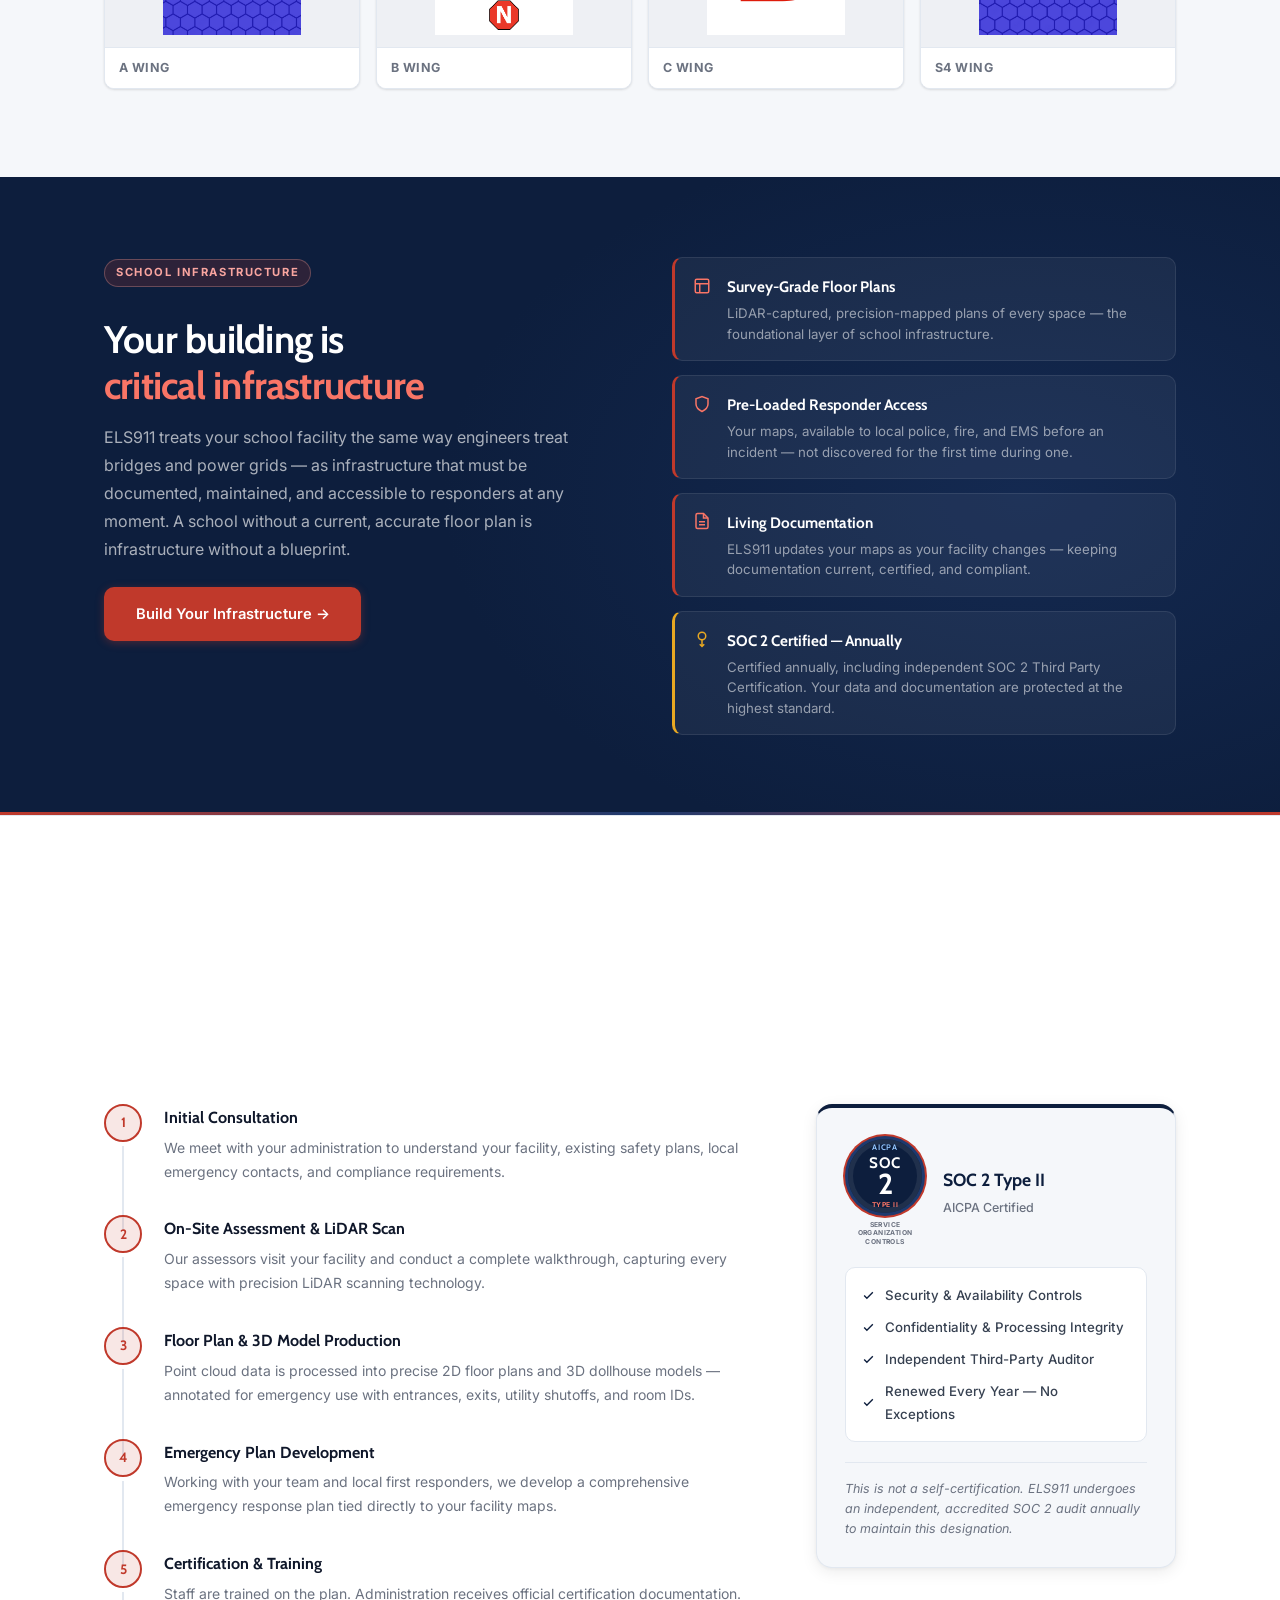
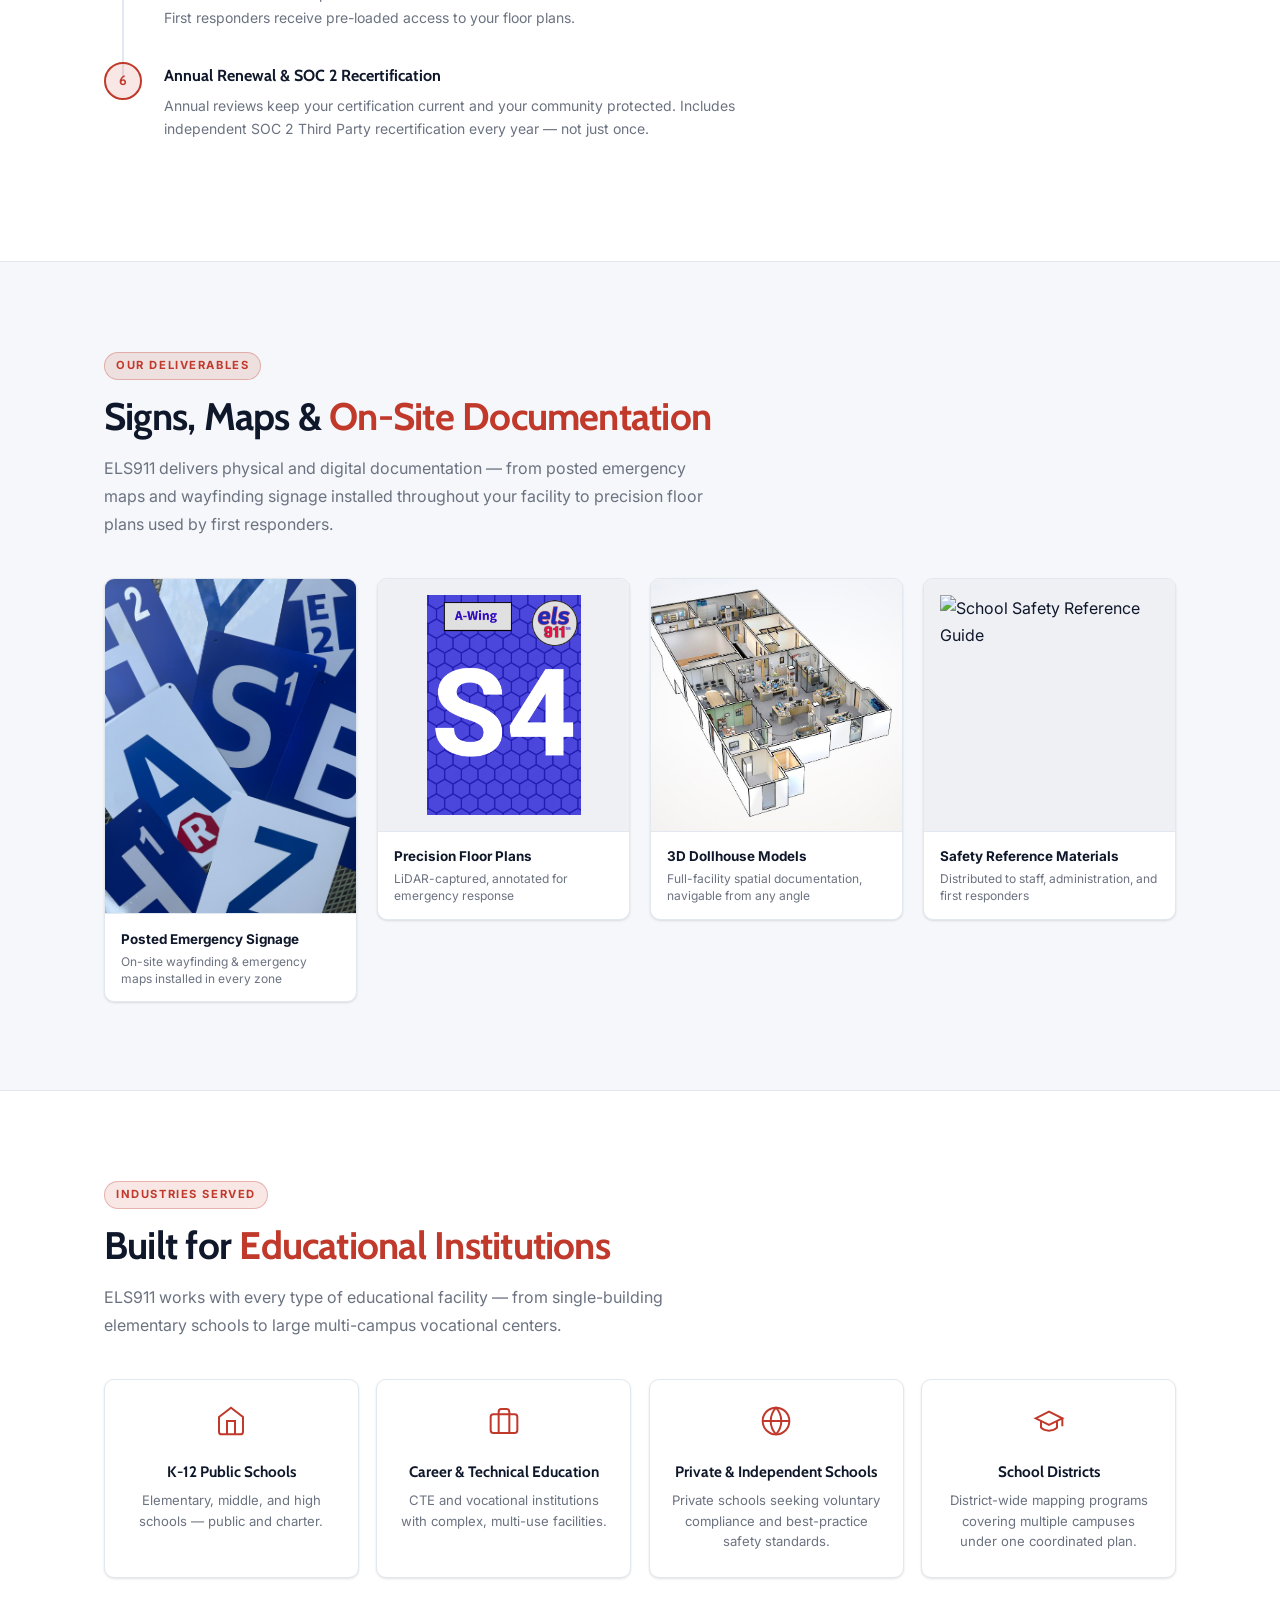
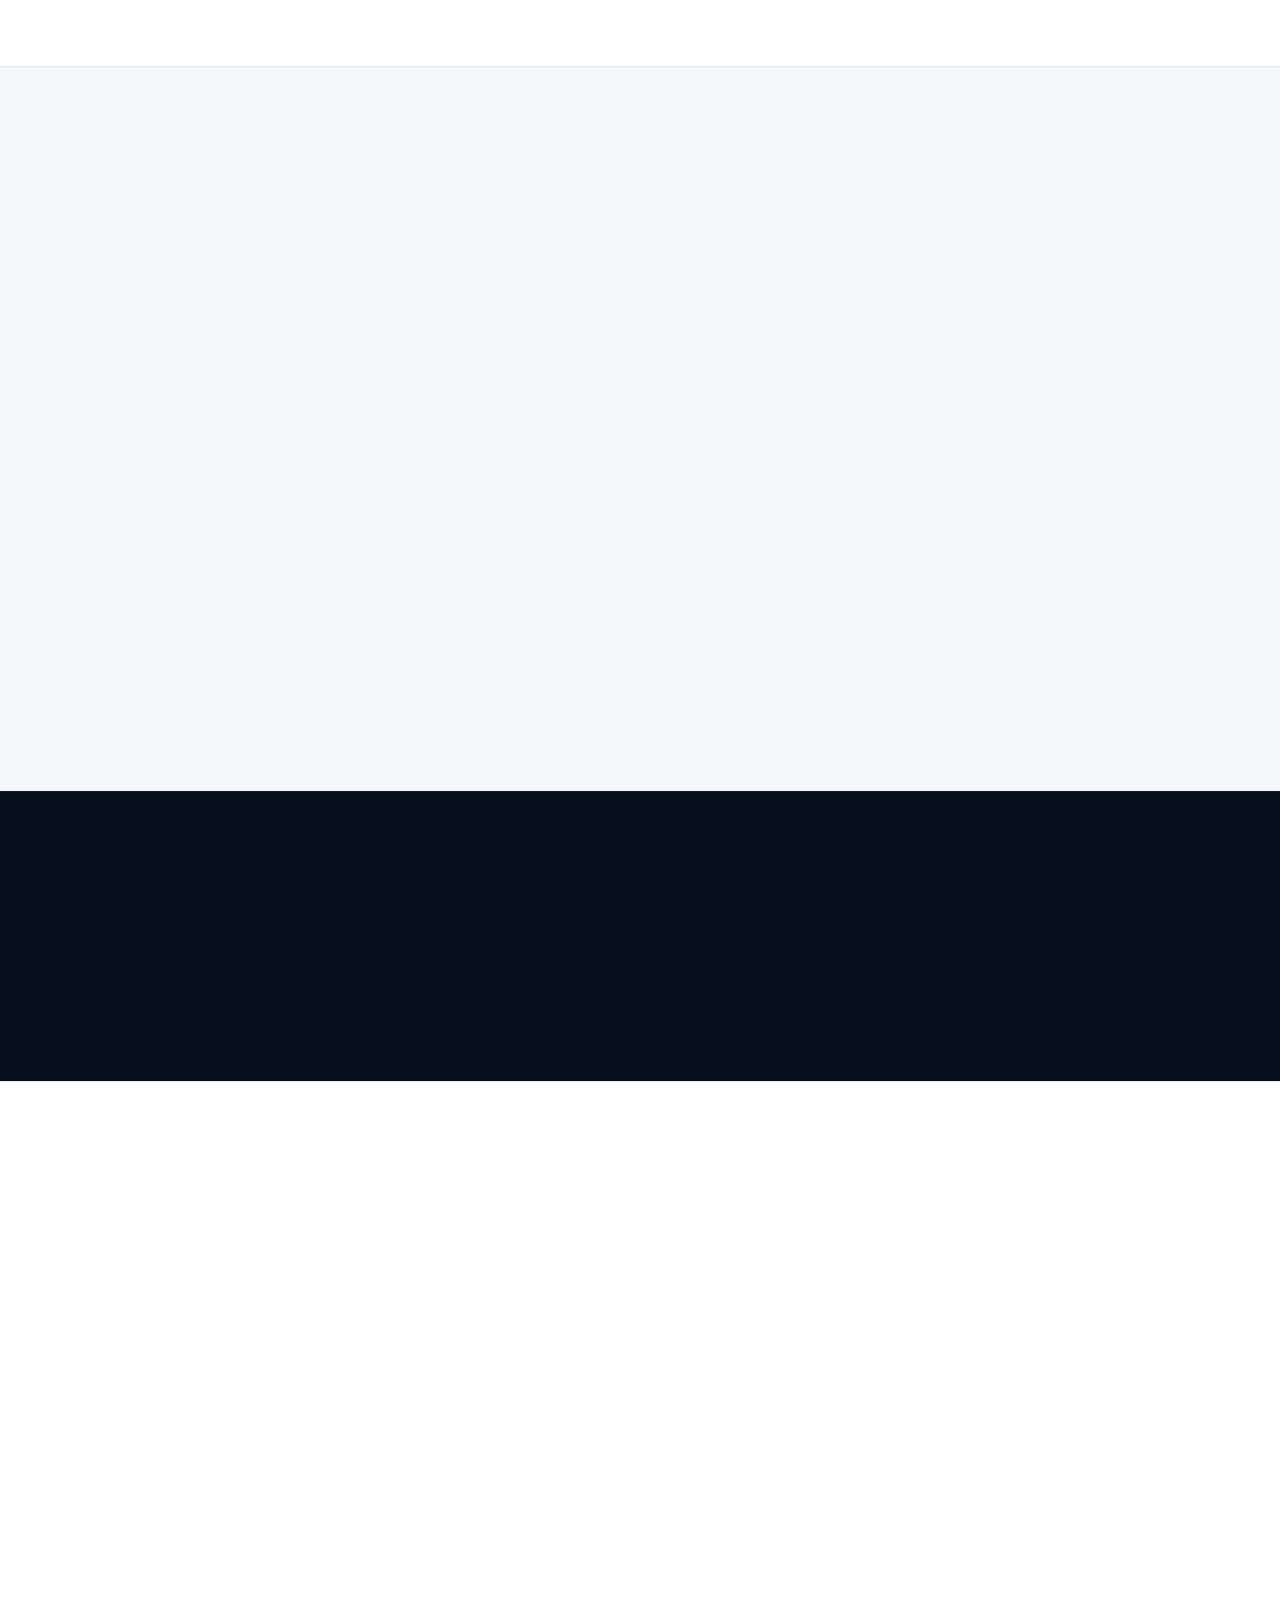
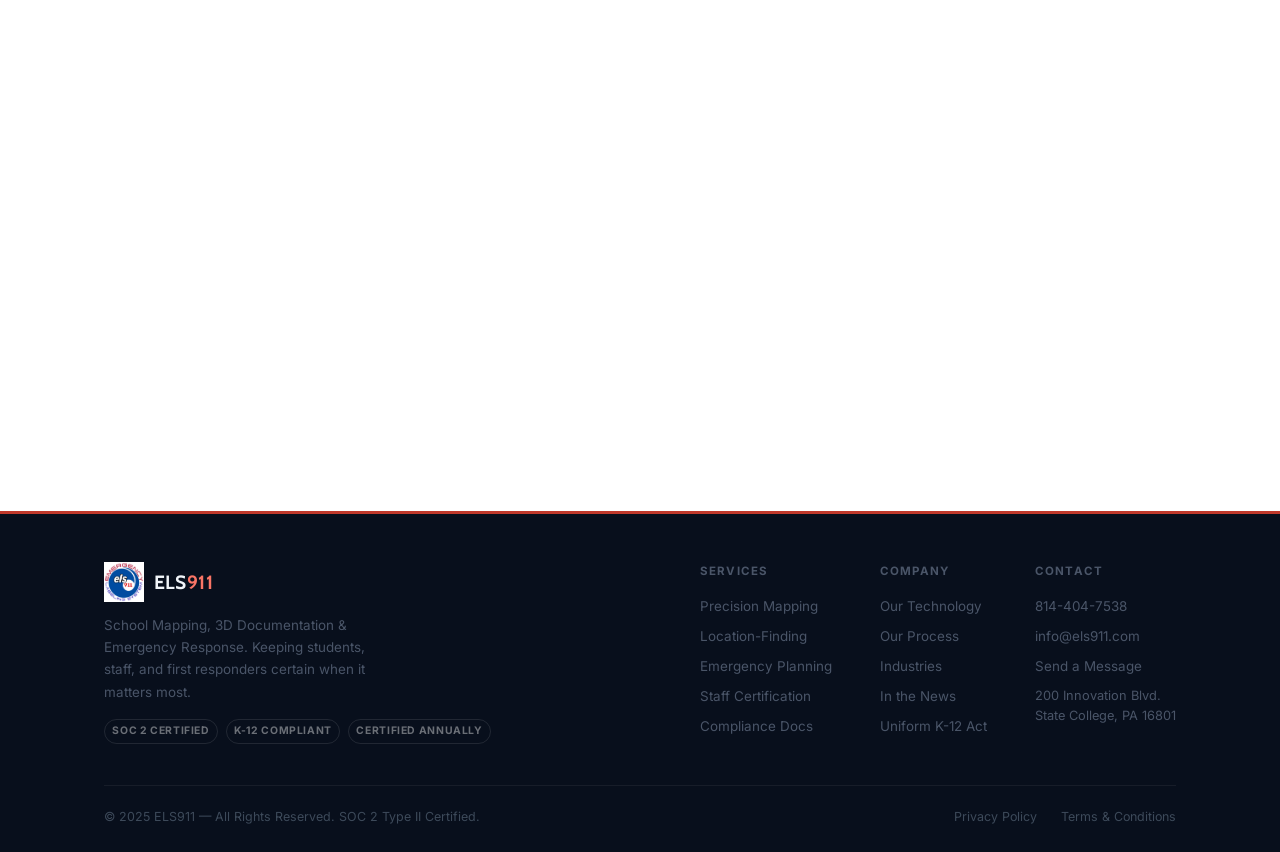
==== commit 898ffee3: "feat: complete site overhaul — new UI/UX, real assets, SOC2, precision location-finding - Replace te" ====
--- a/index.html
+++ b/index.html
@@ -3,147 +3,180 @@
 <head>
   <meta charset="UTF-8" />
   <meta name="viewport" content="width=device-width, initial-scale=1.0" />
-  <title>ELS911 — School Infrastructure & Emergency Response</title>
-  <meta name="description" content="ELS911 is a school infrastructure project delivering precision facility mapping, emergency response planning, and certification for K-12 institutions." />
+  <title>ELS911 — School Safety Infrastructure &amp; Precision Location</title>
+  <meta name="description" content="ELS911 delivers precision facility mapping, 3D documentation, and SOC 2-certified emergency response systems for K-12 institutions. Certified annually." />
+  <meta property="og:title" content="ELS911 — School Safety Infrastructure" />
+  <meta property="og:description" content="SOC 2 certified school infrastructure mapping and emergency response planning for K-12." />
+  <meta property="og:type" content="website" />
+
+  <!-- Preconnect for fonts -->
+  <link rel="preconnect" href="https://fonts.googleapis.com" />
+  <link rel="preconnect" href="https://fonts.gstatic.com" crossorigin />
+  <link rel="stylesheet" href="https://fonts.googleapis.com/css2?family=Cabin:wght@400;600;700&family=Inter:wght@300;400;500;600;700&display=swap" />
+
   <link rel="stylesheet" href="css/styles.css" />
-  <link rel="icon" href="data:image/svg+xml,<svg xmlns='http://www.w3.org/2000/svg' viewBox='0 0 100 100'><rect width='100' height='100' rx='12' fill='%231dcf2c'/><text y='.9em' font-size='58' x='6' fill='%23161616' font-weight='bold' font-family='sans-serif'>E</text></svg>" />
+
+  <link rel="icon" href="data:image/svg+xml,<svg xmlns='http://www.w3.org/2000/svg' viewBox='0 0 100 100'><rect width='100' height='100' rx='12' fill='%231a3a6b'/><path d='M0 52 h100 v36 Q100 100 88 100 H12 Q0 100 0 88 Z' fill='%23c0392b'/><text x='50' y='34' font-size='28' fill='white' font-weight='bold' font-family='sans-serif' text-anchor='middle' dominant-baseline='middle'>ELS</text><text x='50' y='72' font-size='28' fill='white' font-weight='bold' font-family='sans-serif' text-anchor='middle' dominant-baseline='middle'>911</text></svg>" />
 </head>
 <body>
 
 <!-- ═══════════════ HEADER ═══════════════ -->
-<header class="header">
-  <a href="#" class="logo">
-    <div class="logo-mark">
-      <div class="logo-mark-top">ELS</div>
-      <div class="logo-mark-bottom">911</div>
-    </div>
-    <span class="logo-text">ELS<span class="nine">911</span></span>
+<header class="header" id="header">
+  <a href="#home" class="logo">
+    <img src="assets/logo_main_lg.png" alt="ELS911" class="logo-img" width="44" height="44" />
+    <span class="logo-wordmark">ELS<span class="logo-nine">911</span></span>
   </a>
-  <nav class="nav">
+  <nav class="nav" aria-label="Main navigation">
     <a href="#services">Services</a>
-    <a href="#industries">Industries Served</a>
+    <a href="#technology">Technology</a>
     <a href="#process">Our Process</a>
-    <a href="#act">Uniform K-12 Act</a>
+    <a href="#industries">Industries</a>
+    <a href="#news">News</a>
+    <a href="#act">K-12 Act</a>
     <a href="#contact">Contact</a>
   </nav>
-  <a href="#contact" class="header-cta">Start Here &rarr;</a>
+  <a href="#contact" class="header-cta">Get Certified &rarr;</a>
+  <button class="menu-btn" id="menuBtn" aria-label="Open navigation menu" aria-expanded="false">
+    <span></span><span></span><span></span>
+  </button>
 </header>
 
-<!-- ═══════════════ WELCOME BANNER ═══════════════ -->
-<div class="welcome-banner">
-  WELCOME: Lehigh Career &amp; Technical Institute — Thank you for partnering with ELS911
-</div>
+<!-- ═══════════════ MOBILE NAV ═══════════════ -->
+<div class="sidebar-overlay" id="sidebarOverlay"></div>
+<nav class="mobile-nav" id="mobileNav" aria-label="Mobile navigation" aria-hidden="true">
+  <div class="mobile-nav-head">
+    <img src="assets/logo_main_lg.png" alt="ELS911" class="logo-img" width="40" height="40" />
+    <button class="mobile-nav-close" id="menuClose" aria-label="Close menu">&times;</button>
+  </div>
+  <a href="#services">Services</a>
+  <a href="#technology">Technology</a>
+  <a href="#process">Our Process</a>
+  <a href="#industries">Industries</a>
+  <a href="#news">News</a>
+  <a href="#act">K-12 Act</a>
+  <a href="#contact">Contact</a>
+  <a href="#contact" class="btn-primary mobile-nav-cta">Get Certified &rarr;</a>
+</nav>
 
 <!-- ═══════════════ HERO ═══════════════ -->
-<section class="hero" id="home" style="background-image:url('https://img1.wsimg.com/isteam/ip/4501ffb7-9003-48f8-b288-fa36724b1bfe/1022231108_HDR.jpg');background-size:cover;background-position:center;">
-  <div style="position:absolute;inset:0;background:var(--overlay);"></div>
-  <div style="position:absolute;inset:0;background:linear-gradient(135deg,rgba(22,22,22,.85) 0%,rgba(22,22,22,.5) 100%);"></div>
-  <div class="hero-grid"></div>
-  <div class="container">
-    <div class="hero-content">
-      <div class="hero-eyebrow">School Infrastructure Project</div>
-      <h1>
-        Get <em>Certified</em><br/>
-        &amp; <em>Certain.</em>
-      </h1>
-      <p>
-        ELS911 is a dedicated <strong style="color:var(--text)">school infrastructure project</strong> —
-        building the foundational mapping, documentation, and emergency response systems
-        that every K-12 facility needs. We turn your building into a known, documented,
-        certifiable asset for administrators and first responders alike.
-      </p>
+<section class="hero" id="home">
+  <div class="hero-bg-map" aria-hidden="true">
+    <img src="assets/S4_Awing_lg.png" alt="" />
+  </div>
+  <div class="hero-overlay" aria-hidden="true"></div>
+  <div class="hero-grid" aria-hidden="true"></div>
+
+  <div class="container hero-container">
+    <div class="hero-content fade-up">
+      <div class="hero-eyebrow">
+        <span class="hero-dot"></span>
+        School Infrastructure Project
+      </div>
+
+      <div class="hero-stat-alert">
+        <div class="hsa-num">70<span>%</span></div>
+        <div class="hsa-text">of all school safety civil suits focus<br/>in part or whole on <em>&ldquo;report and response failures&rdquo;</em></div>
+      </div>
+
+      <h1>Get <span class="hl">Certified.</span><br/>Get <span class="hl">Certain.</span></h1>
+
+      <p>ELS911 is a <strong>school infrastructure project</strong> — delivering precision facility mapping, 3D documentation, and SOC&nbsp;2&#8209;certified emergency response systems that every K-12 facility needs.</p>
+
+      <div class="hero-badges">
+        <div class="hbadge hbadge-soc">
+          <svg width="15" height="15" viewBox="0 0 24 24" fill="none" stroke="currentColor" stroke-width="2.5"><path d="M12 22s8-4 8-10V5l-8-3-8 3v7c0 6 8 10 8 10z"/><polyline points="9 12 11 14 15 10" stroke-width="2.5"/></svg>
+          SOC 2 Type II Certified
+        </div>
+        <div class="hbadge hbadge-k12">
+          <svg width="15" height="15" viewBox="0 0 24 24" fill="none" stroke="currentColor" stroke-width="2.5"><polyline points="20 6 9 17 4 12"/></svg>
+          K-12 Mapping Act Compliant
+        </div>
+        <div class="hbadge hbadge-annual">
+          <svg width="15" height="15" viewBox="0 0 24 24" fill="none" stroke="currentColor" stroke-width="2"><circle cx="12" cy="12" r="10"/><polyline points="12 6 12 12 16 14"/></svg>
+          Certified Annually
+        </div>
+      </div>
+
       <div class="hero-actions">
-        <a href="#contact" class="btn-primary">Start Here</a>
-        <a href="#process" class="btn-outline">Our Process</a>
-      </div>
-    </div>
-
-    <div class="hero-panel">
-      <div class="hero-stat">
-        <div class="hero-stat-icon">
-          <svg width="22" height="22" viewBox="0 0 24 24" fill="none" stroke="currentColor" stroke-width="2"><path d="M3 9l9-7 9 7v11a2 2 0 01-2 2H5a2 2 0 01-2-2z"/><polyline points="9 22 9 12 15 12 15 22"/></svg>
+        <a href="#contact" class="btn-primary">Start Here &rarr;</a>
+        <a href="#technology" class="btn-outline on-dark">See Our Technology</a>
+      </div>
+    </div>
+
+    <div class="hero-panel fade-up fade-delay">
+      <div class="hero-cert-row">
+        <div class="hcr-icon hcr-icon-blue">
+          <svg width="20" height="20" viewBox="0 0 24 24" fill="none" stroke="currentColor" stroke-width="2"><path d="M12 22s8-4 8-10V5l-8-3-8 3v7c0 6 8 10 8 10z"/></svg>
         </div>
         <div>
-          <div class="hero-stat-num">K–12</div>
-          <div class="hero-stat-label">School facilities mapped &amp; certified</div>
+          <div class="hcr-title">SOC 2 Type II Certified</div>
+          <div class="hcr-sub">Third-party verified &middot; Renewed annually</div>
         </div>
       </div>
       <hr class="hero-divider"/>
-      <div class="hero-stat">
-        <div class="hero-stat-icon">
-          <svg width="22" height="22" viewBox="0 0 24 24" fill="none" stroke="currentColor" stroke-width="2"><path d="M12 22s8-4 8-10V5l-8-3-8 3v7c0 6 8 10 8 10z"/></svg>
+      <div class="hero-cert-row">
+        <div class="hcr-icon hcr-icon-red">
+          <svg width="20" height="20" viewBox="0 0 24 24" fill="none" stroke="currentColor" stroke-width="2"><rect x="3" y="3" width="18" height="18" rx="2"/><path d="M3 9h18M9 21V9"/></svg>
         </div>
         <div>
-          <div class="hero-stat-num">Certified</div>
-          <div class="hero-stat-label">Emergency response plans &amp; documentation</div>
+          <div class="hcr-title">Precision Location-Finding</div>
+          <div class="hcr-sub">Room-level accuracy during any emergency</div>
         </div>
       </div>
       <hr class="hero-divider"/>
-      <div class="hero-stat">
-        <div class="hero-stat-icon">
-          <svg width="22" height="22" viewBox="0 0 24 24" fill="none" stroke="currentColor" stroke-width="2"><circle cx="12" cy="12" r="10"/><polyline points="12 6 12 12 16 14"/></svg>
+      <div class="hero-cert-row">
+        <div class="hcr-icon hcr-icon-blue">
+          <svg width="20" height="20" viewBox="0 0 24 24" fill="none" stroke="currentColor" stroke-width="2"><path d="M17 21v-2a4 4 0 00-4-4H5a4 4 0 00-4 4v2"/><circle cx="9" cy="7" r="4"/><path d="M23 21v-2a4 4 0 00-3-3.87"/><path d="M16 3.13a4 4 0 010 7.75"/></svg>
         </div>
         <div>
-          <div class="hero-stat-num">Rapid</div>
-          <div class="hero-stat-label">First responder access to accurate floor plans</div>
+          <div class="hcr-title">First Responder Integration</div>
+          <div class="hcr-sub">Pre-loaded with local police, fire &amp; EMS</div>
         </div>
       </div>
       <hr class="hero-divider"/>
-      <div class="hero-infra">
-        <svg width="16" height="16" viewBox="0 0 24 24" fill="none" stroke="currentColor" stroke-width="2"><rect x="3" y="3" width="18" height="18" rx="2"/><path d="M3 9h18M9 21V9"/></svg>
-        School Infrastructure Project
-      </div>
-      <div class="hero-cert">
-        <svg width="16" height="16" viewBox="0 0 24 24" fill="none" stroke="currentColor" stroke-width="2.5"><polyline points="20 6 9 17 4 12"/></svg>
-        Compliant with Uniform K-12 Mapping Act
-      </div>
-    </div>
-  </div>
-</section>
-
-<!-- ═══════════════ INFRA BANNER ═══════════════ -->
-<div class="infra-banner">
-  <div class="infra-banner-inner">
-    <div class="infra-banner-label">School Infrastructure Project</div>
-    <div class="infra-banner-items">
-      <div class="infra-banner-item">
-        <svg width="14" height="14" viewBox="0 0 24 24" fill="none" stroke="currentColor" stroke-width="2"><rect x="3" y="3" width="18" height="18" rx="2"/><path d="M3 9h18M9 21V9"/></svg>
-        Precision Facility Mapping
-      </div>
-      <div class="infra-banner-item">
-        <svg width="14" height="14" viewBox="0 0 24 24" fill="none" stroke="currentColor" stroke-width="2"><path d="M12 22s8-4 8-10V5l-8-3-8 3v7c0 6 8 10 8 10z"/></svg>
-        Emergency Response Plans
-      </div>
-      <div class="infra-banner-item">
-        <svg width="14" height="14" viewBox="0 0 24 24" fill="none" stroke="currentColor" stroke-width="2"><polyline points="20 6 9 17 4 12"/></svg>
-        K-12 Certification
-      </div>
-      <div class="infra-banner-item">
-        <svg width="14" height="14" viewBox="0 0 24 24" fill="none" stroke="currentColor" stroke-width="2"><path d="M21 10c0 7-9 13-9 13s-9-6-9-13a9 9 0 0118 0z"/><circle cx="12" cy="10" r="3"/></svg>
-        State College, PA
-      </div>
-    </div>
-  </div>
-</div>
-
-<!-- ═══════════════ STRIP ═══════════════ -->
-<div class="strip" style="display:none;">
-  <div class="strip-inner">
-    <div class="strip-item">
-      <svg width="16" height="16" viewBox="0 0 24 24" fill="none" stroke="currentColor" stroke-width="2"><path d="M21 10c0 7-9 13-9 13s-9-6-9-13a9 9 0 0118 0z"/><circle cx="12" cy="10" r="3"/></svg>
-      Innovation Park at Penn State &mdash; State College, PA
-    </div>
-    <div class="strip-item">
-      <svg width="16" height="16" viewBox="0 0 24 24" fill="none" stroke="currentColor" stroke-width="2"><path d="M22 16.92v3a2 2 0 01-2.18 2 19.79 19.79 0 01-8.63-3.07A19.5 19.5 0 013.07 9.81a19.79 19.79 0 01-3.07-8.68A2 2 0 012 1h3a2 2 0 012 1.72c.127.96.361 1.903.7 2.81a2 2 0 01-.45 2.11L6.09 8.91a16 16 0 006 6l1.27-1.27a2 2 0 012.11-.45c.907.339 1.85.573 2.81.7A2 2 0 0122 16.92z"/></svg>
-      814-404-7538
-    </div>
-    <div class="strip-item">
-      <svg width="16" height="16" viewBox="0 0 24 24" fill="none" stroke="currentColor" stroke-width="2"><path d="M4 4h16c1.1 0 2 .9 2 2v12c0 1.1-.9 2-2 2H4c-1.1 0-2-.9-2-2V6c0-1.1.9-2 2-2z"/><polyline points="22,6 12,13 2,6"/></svg>
-      INFO@ELS911.COM
-    </div>
-    <div class="strip-item">
-      <svg width="16" height="16" viewBox="0 0 24 24" fill="none" stroke="currentColor" stroke-width="2"><path d="M12 22s8-4 8-10V5l-8-3-8 3v7c0 6 8 10 8 10z"/></svg>
-      Uniform K-12 Mapping Act Compliant
+      <div class="hero-cert-row">
+        <div class="hcr-icon hcr-icon-blue">
+          <svg width="20" height="20" viewBox="0 0 24 24" fill="none" stroke="currentColor" stroke-width="2"><circle cx="12" cy="12" r="10"/><polyline points="12 6 12 12 16 14"/></svg>
+        </div>
+        <div>
+          <div class="hcr-title">Rapid Emergency Response</div>
+          <div class="hcr-sub">Accurate floor plans accessible in seconds</div>
+        </div>
+      </div>
+      <div class="hero-k12-tag">
+        <svg width="14" height="14" viewBox="0 0 24 24" fill="none" stroke="currentColor" stroke-width="2.5"><polyline points="20 6 9 17 4 12"/></svg>
+        Uniform K-12 Mapping Act Compliant
+      </div>
+    </div>
+  </div>
+</section>
+
+<!-- ═══════════════ TRUST BAR ═══════════════ -->
+<div class="trust-bar">
+  <div class="trust-inner">
+    <div class="trust-item">
+      <svg width="14" height="14" viewBox="0 0 24 24" fill="none" stroke="currentColor" stroke-width="2.5"><path d="M12 22s8-4 8-10V5l-8-3-8 3v7c0 6 8 10 8 10z"/><polyline points="9 12 11 14 15 10"/></svg>
+      SOC 2 Type II Certified
+    </div>
+    <span class="trust-sep">&bull;</span>
+    <div class="trust-item">
+      <svg width="14" height="14" viewBox="0 0 24 24" fill="none" stroke="currentColor" stroke-width="2.5"><polyline points="20 6 9 17 4 12"/></svg>
+      K-12 Mapping Act Compliant
+    </div>
+    <span class="trust-sep">&bull;</span>
+    <div class="trust-item">
+      <svg width="14" height="14" viewBox="0 0 24 24" fill="none" stroke="currentColor" stroke-width="2"><rect x="3" y="3" width="18" height="18" rx="2"/><path d="M3 9h18M9 21V9"/></svg>
+      Precision Facility Mapping
+    </div>
+    <span class="trust-sep">&bull;</span>
+    <div class="trust-item">
+      <svg width="14" height="14" viewBox="0 0 24 24" fill="none" stroke="currentColor" stroke-width="2"><circle cx="12" cy="12" r="10"/><polyline points="12 6 12 12 16 14"/></svg>
+      Certified Annually
+    </div>
+    <span class="trust-sep">&bull;</span>
+    <div class="trust-item">
+      <svg width="14" height="14" viewBox="0 0 24 24" fill="none" stroke="currentColor" stroke-width="2"><path d="M17 21v-2a4 4 0 00-4-4H5a4 4 0 00-4 4v2"/><circle cx="9" cy="7" r="4"/><path d="M23 21v-2a4 4 0 00-3-3.87"/><path d="M16 3.13a4 4 0 010 7.75"/></svg>
+      First Responder Integration
     </div>
   </div>
 </div>
@@ -151,23 +184,46 @@
 <!-- ═══════════════ SERVICES ═══════════════ -->
 <section class="services" id="services">
   <div class="container">
-    <div class="section-tag">ELS911 Services</div>
-    <h2 class="section-title">Comprehensive School <em>Safety Solutions</em></h2>
-    <p class="section-body">
-      From initial site assessment through ongoing support, ELS911 delivers the tools and documentation
-      that keep your school community safe and your administration prepared.
-    </p>
+    <div class="section-header fade-up">
+      <div class="section-tag">ELS911 Services</div>
+      <h2 class="section-title">Comprehensive School Safety &amp;<br/><em>Precision Location-Finding During an Emergency Event</em></h2>
+      <p class="section-body">From initial site assessment through ongoing certification, ELS911 delivers the tools and documentation that keep your school community protected.</p>
+      <div class="soc2-inline-badge fade-up">
+        <!-- SOC 2 Official Badge -->
+        <div class="soc2-badge-official">
+          <div class="soc2-badge-inner">
+            <div class="soc2-aicpa">AICPA</div>
+            <div class="soc2-soc">SOC</div>
+            <div class="soc2-num">2</div>
+            <div class="soc2-type">TYPE II</div>
+            <div class="soc2-label">SERVICE ORGANIZATION CONTROLS</div>
+          </div>
+        </div>
+        <div class="soc2-badge-text">
+          <div class="soc2-badge-title">SOC 2 Type II Certified</div>
+          <div class="soc2-badge-desc">Certified annually, including third-party SOC 2 certification through an independent AICPA-accredited auditor. Our security controls, data handling, and operational processes are verified every year — not just once.</div>
+        </div>
+      </div>
+    </div>
+
     <div class="services-grid">
-
-      <div class="service-card">
+      <div class="service-card fade-up">
         <div class="service-icon">
           <svg width="22" height="22" viewBox="0 0 24 24" fill="none" stroke="currentColor" stroke-width="2"><rect x="3" y="3" width="18" height="18" rx="2"/><path d="M3 9h18M9 21V9"/></svg>
         </div>
-        <h3>Facility Mapping</h3>
-        <p>Precise, accurate 2D floor plans of every room, corridor, entrance, and utility shutoff — formatted for first responder use and digital distribution.</p>
-      </div>
-
-      <div class="service-card">
+        <h3>Precision Facility Mapping</h3>
+        <p>LiDAR-captured, survey-grade 2D floor plans of every room, corridor, entrance, and utility shutoff — formatted for first responder use and digital distribution.</p>
+      </div>
+
+      <div class="service-card fade-up">
+        <div class="service-icon">
+          <svg width="22" height="22" viewBox="0 0 24 24" fill="none" stroke="currentColor" stroke-width="2"><path d="M21 10c0 7-9 13-9 13s-9-6-9-13a9 9 0 0118 0z"/><circle cx="12" cy="10" r="3"/></svg>
+        </div>
+        <h3>Precision Location-Finding</h3>
+        <p>Room-level location accuracy during any emergency event — giving responders the exact position of personnel, threats, and critical infrastructure the moment they need it.</p>
+      </div>
+
+      <div class="service-card fade-up">
         <div class="service-icon">
           <svg width="22" height="22" viewBox="0 0 24 24" fill="none" stroke="currentColor" stroke-width="2"><path d="M12 22s8-4 8-10V5l-8-3-8 3v7c0 6 8 10 8 10z"/></svg>
         </div>
@@ -175,38 +231,108 @@
         <p>Structured, actionable emergency plans developed with your administration and aligned with local law enforcement and fire department protocols.</p>
       </div>
 
-      <div class="service-card">
+      <div class="service-card fade-up">
         <div class="service-icon">
           <svg width="22" height="22" viewBox="0 0 24 24" fill="none" stroke="currentColor" stroke-width="2"><circle cx="12" cy="8" r="4"/><path d="M20 21a8 8 0 10-16 0"/></svg>
         </div>
-        <h3>Staff Certification</h3>
-        <p>Training and certification programs for administrators and staff so your team is confident and prepared — not just compliant on paper.</p>
-      </div>
-
-      <div class="service-card">
-        <div class="service-icon">
-          <svg width="22" height="22" viewBox="0 0 24 24" fill="none" stroke="currentColor" stroke-width="2"><polyline points="22 12 18 12 15 21 9 3 6 12 2 12"/></svg>
-        </div>
-        <h3>Site Assessment</h3>
-        <p>On-site evaluation of vulnerabilities, access points, and security gaps, with a prioritised remediation report tailored to your facility.</p>
-      </div>
-
-      <div class="service-card">
+        <h3>Staff &amp; Administration Certification</h3>
+        <p>Training and certification programs for administrators and staff — so your team is confident and prepared, not just compliant on paper.</p>
+      </div>
+
+      <div class="service-card fade-up">
         <div class="service-icon">
           <svg width="22" height="22" viewBox="0 0 24 24" fill="none" stroke="currentColor" stroke-width="2"><path d="M14 2H6a2 2 0 00-2 2v16a2 2 0 002 2h12a2 2 0 002-2V8z"/><polyline points="14 2 14 8 20 8"/></svg>
         </div>
         <h3>Compliance Documentation</h3>
-        <p>Full documentation packages for state and federal compliance requirements, including Uniform K-12 Mapping Act filings.</p>
-      </div>
-
-      <div class="service-card">
+        <p>Full documentation packages for state and federal compliance requirements, including Uniform K-12 Mapping Act filings and annual re-certification records.</p>
+      </div>
+
+      <div class="service-card fade-up">
         <div class="service-icon">
           <svg width="22" height="22" viewBox="0 0 24 24" fill="none" stroke="currentColor" stroke-width="2"><path d="M17 21v-2a4 4 0 00-4-4H5a4 4 0 00-4 4v2"/><circle cx="9" cy="7" r="4"/><path d="M23 21v-2a4 4 0 00-3-3.87"/><path d="M16 3.13a4 4 0 010 7.75"/></svg>
         </div>
         <h3>First Responder Integration</h3>
-        <p>Coordination with local police, fire, and EMS to ensure your facility maps and plans are pre-loaded and accessible during an incident.</p>
-      </div>
-
+        <p>Coordination with local police, fire, and EMS to ensure your facility maps and plans are pre-loaded and accessible during an incident — not found for the first time during one.</p>
+      </div>
+    </div>
+  </div>
+</section>
+
+<!-- ═══════════════ TECHNOLOGY / 3D SHOWCASE ═══════════════ -->
+<section class="technology" id="technology">
+  <div class="container">
+    <div class="tech-header fade-up">
+      <div class="section-tag" style="background:rgba(26,58,107,.12);color:#1a3a6b;border-color:rgba(26,58,107,.25);">3D Facility Documentation</div>
+      <h2 class="section-title">See Inside <em>Every Space</em></h2>
+      <p class="section-body">ELS911's 3D dollhouse models and precision floor plans give administrators and first responders a complete, navigable picture of your entire facility — from every angle.</p>
+    </div>
+
+    <div class="tech-layout">
+      <div class="tech-main fade-up">
+        <div class="tech-img-wrap">
+          <img src="assets/dollhouse_eg.jpg" alt="ELS911 3D Dollhouse Model — School Facility" loading="lazy" />
+          <div class="tech-img-label">
+            <svg width="16" height="16" viewBox="0 0 24 24" fill="none" stroke="currentColor" stroke-width="2"><rect x="3" y="3" width="18" height="18" rx="2"/><path d="M3 9h18M9 21V9"/></svg>
+            3D Dollhouse Model
+          </div>
+        </div>
+      </div>
+      <div class="tech-points fade-up fade-delay">
+        <h3>Why 3D Documentation Changes Everything</h3>
+        <ul class="tech-list">
+          <li>
+            <div class="tech-list-icon"><svg width="16" height="16" viewBox="0 0 24 24" fill="none" stroke="currentColor" stroke-width="2.5"><polyline points="20 6 9 17 4 12"/></svg></div>
+            <div><strong>Complete spatial awareness</strong> — every room, hallway, stairwell, and utility space mapped in three dimensions.</div>
+          </li>
+          <li>
+            <div class="tech-list-icon"><svg width="16" height="16" viewBox="0 0 24 24" fill="none" stroke="currentColor" stroke-width="2.5"><polyline points="20 6 9 17 4 12"/></svg></div>
+            <div><strong>Instant responder orientation</strong> — first responders can virtually walk the building before they arrive on scene.</div>
+          </li>
+          <li>
+            <div class="tech-list-icon"><svg width="16" height="16" viewBox="0 0 24 24" fill="none" stroke="currentColor" stroke-width="2.5"><polyline points="20 6 9 17 4 12"/></svg></div>
+            <div><strong>Living documentation</strong> — updated as your facility changes, always current, always accurate.</div>
+          </li>
+          <li>
+            <div class="tech-list-icon"><svg width="16" height="16" viewBox="0 0 24 24" fill="none" stroke="currentColor" stroke-width="2.5"><polyline points="20 6 9 17 4 12"/></svg></div>
+            <div><strong>Multi-layer data</strong> — utility shutoffs, rally points, access points, and room IDs overlaid on every model.</div>
+          </li>
+        </ul>
+        <div class="tech-cert-note">
+          <svg width="16" height="16" viewBox="0 0 24 24" fill="none" stroke="currentColor" stroke-width="2"><path d="M12 22s8-4 8-10V5l-8-3-8 3v7c0 6 8 10 8 10z"/></svg>
+          All models and documentation are produced and stored under our SOC 2 Type II certified infrastructure.
+        </div>
+      </div>
+    </div>
+
+    <!-- Floor plan grid -->
+    <div class="floor-plan-section fade-up">
+      <h3 class="fp-heading">Precision Floor Plans — Sample Deliverables</h3>
+      <div class="floor-plan-grid">
+        <div class="fp-card">
+          <div class="fp-img-wrap">
+            <img src="assets/A_wing.png" alt="A Wing Floor Plan" loading="lazy" />
+          </div>
+          <div class="fp-label">A Wing</div>
+        </div>
+        <div class="fp-card">
+          <div class="fp-img-wrap">
+            <img src="assets/B_Awing_N.png" alt="B Wing Floor Plan" loading="lazy" />
+          </div>
+          <div class="fp-label">B Wing</div>
+        </div>
+        <div class="fp-card">
+          <div class="fp-img-wrap">
+            <img src="assets/Cwing_B.png" alt="C Wing Floor Plan" loading="lazy" />
+          </div>
+          <div class="fp-label">C Wing</div>
+        </div>
+        <div class="fp-card">
+          <div class="fp-img-wrap">
+            <img src="assets/S4_Awing.png" alt="S4 Wing Floor Plan" loading="lazy" />
+          </div>
+          <div class="fp-label">S4 Wing</div>
+        </div>
+      </div>
     </div>
   </div>
 </section>
@@ -214,44 +340,181 @@
 <!-- ═══════════════ INFRASTRUCTURE HIGHLIGHT ═══════════════ -->
 <section class="infra-section" id="infrastructure">
   <div class="container">
-    <div>
-      <div class="section-tag" style="background:rgba(192,57,43,.15);color:#f9a5a0;border-color:rgba(249,165,160,.3);">School Infrastructure</div>
-      <h2 class="section-title" style="color:#fff;margin-bottom:.75rem;">
-        Your building is <em style="color:var(--coral);">critical infrastructure</em>
-      </h2>
-      <p class="section-body" style="color:rgba(255,255,255,.65);margin-bottom:1.5rem;">
-        ELS911 treats your school facility the same way engineers treat bridges and power grids —
-        as infrastructure that must be documented, maintained, and accessible to responders at any moment.
-        A school without a current, accurate floor plan is infrastructure without a blueprint.
+    <div class="infra-left fade-up">
+      <div class="section-tag" style="background:rgba(192,57,43,.18);color:#f9a5a0;border-color:rgba(249,165,160,.3);">School Infrastructure</div>
+      <h2 class="section-title" style="color:#fff;">Your building is<br/><em style="color:#f97566;">critical infrastructure</em></h2>
+      <p style="color:rgba(255,255,255,.65);font-size:1rem;line-height:1.75;max-width:480px;margin-bottom:1.5rem;">
+        ELS911 treats your school facility the same way engineers treat bridges and power grids — as infrastructure that must be documented, maintained, and accessible to responders at any moment. A school without a current, accurate floor plan is infrastructure without a blueprint.
       </p>
-      <a href="#contact" class="btn-primary">Build Your Infrastructure</a>
-    </div>
-    <div class="infra-pillars">
+      <a href="#contact" class="btn-primary">Build Your Infrastructure &rarr;</a>
+    </div>
+    <div class="infra-right fade-up fade-delay">
       <div class="infra-pillar">
-        <div class="infra-pillar-icon">
-          <svg width="20" height="20" viewBox="0 0 24 24" fill="none" stroke="currentColor" stroke-width="2"><rect x="3" y="3" width="18" height="18" rx="2"/><path d="M3 9h18M9 21V9"/></svg>
-        </div>
+        <div class="ip-icon"><svg width="18" height="18" viewBox="0 0 24 24" fill="none" stroke="currentColor" stroke-width="2"><rect x="3" y="3" width="18" height="18" rx="2"/><path d="M3 9h18M9 21V9"/></svg></div>
         <div>
-          <h4>Accurate Floor Plans</h4>
-          <p>LiDAR-captured, precision-mapped 2D floor plans of every space in your facility — the foundational layer of school infrastructure.</p>
+          <h4>Survey-Grade Floor Plans</h4>
+          <p>LiDAR-captured, precision-mapped plans of every space — the foundational layer of school infrastructure.</p>
         </div>
       </div>
       <div class="infra-pillar">
-        <div class="infra-pillar-icon">
-          <svg width="20" height="20" viewBox="0 0 24 24" fill="none" stroke="currentColor" stroke-width="2"><path d="M22 16.92v3a2 2 0 01-2.18 2 19.79 19.79 0 01-8.63-3.07A19.5 19.5 0 013.07 9.81"/><path d="M1 1l22 22"/></svg>
-        </div>
+        <div class="ip-icon"><svg width="18" height="18" viewBox="0 0 24 24" fill="none" stroke="currentColor" stroke-width="2"><path d="M12 22s8-4 8-10V5l-8-3-8 3v7c0 6 8 10 8 10z"/></svg></div>
         <div>
-          <h4>First Responder Access</h4>
-          <p>Your maps, pre-loaded and available to local police, fire, and EMS before an incident — not discovered for the first time during one.</p>
+          <h4>Pre-Loaded Responder Access</h4>
+          <p>Your maps, available to local police, fire, and EMS before an incident — not discovered for the first time during one.</p>
         </div>
       </div>
       <div class="infra-pillar">
-        <div class="infra-pillar-icon">
-          <svg width="20" height="20" viewBox="0 0 24 24" fill="none" stroke="currentColor" stroke-width="2"><path d="M14 2H6a2 2 0 00-2 2v16a2 2 0 002 2h12a2 2 0 002-2V8z"/><polyline points="14 2 14 8 20 8"/><line x1="16" y1="13" x2="8" y2="13"/><line x1="16" y1="17" x2="8" y2="17"/></svg>
-        </div>
+        <div class="ip-icon"><svg width="18" height="18" viewBox="0 0 24 24" fill="none" stroke="currentColor" stroke-width="2"><path d="M14 2H6a2 2 0 00-2 2v16a2 2 0 002 2h12a2 2 0 002-2V8z"/><polyline points="14 2 14 8 20 8"/><line x1="16" y1="13" x2="8" y2="13"/><line x1="16" y1="17" x2="8" y2="17"/></svg></div>
         <div>
           <h4>Living Documentation</h4>
-          <p>Infrastructure doesn't stand still. ELS911 updates your maps as your facility changes, keeping documentation current and compliant.</p>
+          <p>ELS911 updates your maps as your facility changes — keeping documentation current, certified, and compliant.</p>
+        </div>
+      </div>
+      <div class="infra-pillar infra-pillar-cert">
+        <div class="ip-icon ip-icon-gold"><svg width="18" height="18" viewBox="0 0 24 24" fill="none" stroke="currentColor" stroke-width="2"><circle cx="12" cy="8" r="5"/><path d="M12 13v9M9 19l3 3 3-3"/></svg></div>
+        <div>
+          <h4>SOC 2 Certified — Annually</h4>
+          <p>Certified annually, including independent SOC 2 Third Party Certification. Your data and documentation are protected at the highest standard.</p>
+        </div>
+      </div>
+    </div>
+  </div>
+</section>
+
+<!-- ═══════════════ PROCESS ═══════════════ -->
+<section class="process" id="process">
+  <div class="container">
+    <div class="section-header fade-up">
+      <div class="section-tag">Our Process</div>
+      <h2 class="section-title">How ELS911 <em>Works</em></h2>
+      <p class="section-body">A structured, proven engagement model that gets your school mapped, certified, and integrated with first responders — with minimal disruption to your school day.</p>
+    </div>
+
+    <div class="process-layout">
+      <div class="process-steps fade-up">
+        <div class="process-step">
+          <div class="step-num">1</div>
+          <div class="step-content">
+            <h3>Initial Consultation</h3>
+            <p>We meet with your administration to understand your facility, existing safety plans, local emergency contacts, and compliance requirements.</p>
+          </div>
+        </div>
+        <div class="process-step">
+          <div class="step-num">2</div>
+          <div class="step-content">
+            <h3>On-Site Assessment &amp; LiDAR Scan</h3>
+            <p>Our assessors visit your facility and conduct a complete walkthrough, capturing every space with precision LiDAR scanning technology.</p>
+          </div>
+        </div>
+        <div class="process-step">
+          <div class="step-num">3</div>
+          <div class="step-content">
+            <h3>Floor Plan &amp; 3D Model Production</h3>
+            <p>Point cloud data is processed into precise 2D floor plans and 3D dollhouse models — annotated for emergency use with entrances, exits, utility shutoffs, and room IDs.</p>
+          </div>
+        </div>
+        <div class="process-step">
+          <div class="step-num">4</div>
+          <div class="step-content">
+            <h3>Emergency Plan Development</h3>
+            <p>Working with your team and local first responders, we develop a comprehensive emergency response plan tied directly to your facility maps.</p>
+          </div>
+        </div>
+        <div class="process-step">
+          <div class="step-num">5</div>
+          <div class="step-content">
+            <h3>Certification &amp; Training</h3>
+            <p>Staff are trained on the plan. Administration receives official certification documentation. First responders receive pre-loaded access to your floor plans.</p>
+          </div>
+        </div>
+        <div class="process-step">
+          <div class="step-num">6</div>
+          <div class="step-content">
+            <h3>Annual Renewal &amp; SOC 2 Recertification</h3>
+            <p>Annual reviews keep your certification current and your community protected. Includes independent SOC 2 Third Party recertification every year — not just once.</p>
+          </div>
+        </div>
+      </div>
+
+      <div class="process-aside fade-up fade-delay">
+        <div class="soc2-official-card">
+          <div class="soc2-card-header">
+            <div class="soc2-card-logo">
+              <!-- Official-style SOC 2 Badge -->
+              <div class="soc2-seal">
+                <div class="soc2-seal-ring">
+                  <div class="soc2-seal-inner">
+                    <div class="ss-aicpa">AICPA</div>
+                    <div class="ss-soc">SOC</div>
+                    <div class="ss-num">2</div>
+                    <div class="ss-type">TYPE&nbsp;II</div>
+                  </div>
+                </div>
+                <div class="soc2-seal-footer">SERVICE ORGANIZATION CONTROLS</div>
+              </div>
+            </div>
+            <div>
+              <div class="soc2-card-title">SOC 2 Type II</div>
+              <div class="soc2-card-sub">AICPA Certified</div>
+            </div>
+          </div>
+          <ul class="soc2-card-list">
+            <li><svg width="13" height="13" viewBox="0 0 24 24" fill="none" stroke="currentColor" stroke-width="2.5"><polyline points="20 6 9 17 4 12"/></svg> Security &amp; Availability Controls</li>
+            <li><svg width="13" height="13" viewBox="0 0 24 24" fill="none" stroke="currentColor" stroke-width="2.5"><polyline points="20 6 9 17 4 12"/></svg> Confidentiality &amp; Processing Integrity</li>
+            <li><svg width="13" height="13" viewBox="0 0 24 24" fill="none" stroke="currentColor" stroke-width="2.5"><polyline points="20 6 9 17 4 12"/></svg> Independent Third-Party Auditor</li>
+            <li><svg width="13" height="13" viewBox="0 0 24 24" fill="none" stroke="currentColor" stroke-width="2.5"><polyline points="20 6 9 17 4 12"/></svg> Renewed Every Year — No Exceptions</li>
+          </ul>
+          <div class="soc2-card-note">This is not a self-certification. ELS911 undergoes an independent, accredited SOC 2 audit annually to maintain this designation.</div>
+        </div>
+      </div>
+    </div>
+  </div>
+</section>
+
+<!-- ═══════════════ DELIVERABLES GALLERY ═══════════════ -->
+<section class="gallery" id="gallery">
+  <div class="container">
+    <div class="section-header fade-up">
+      <div class="section-tag">Our Deliverables</div>
+      <h2 class="section-title">Signs, Maps &amp; <em>On-Site Documentation</em></h2>
+      <p class="section-body">ELS911 delivers physical and digital documentation — from posted emergency maps and wayfinding signage installed throughout your facility to precision floor plans used by first responders.</p>
+    </div>
+
+    <div class="gallery-grid fade-up">
+      <div class="gallery-item gallery-item-tall">
+        <div class="gallery-img-wrap">
+          <img src="assets/our_signage.jpeg" alt="ELS911 Emergency Signage — On-Site Installation" loading="lazy" />
+        </div>
+        <div class="gallery-caption">
+          <strong>Posted Emergency Signage</strong>
+          <span>On-site wayfinding &amp; emergency maps installed in every zone</span>
+        </div>
+      </div>
+      <div class="gallery-item">
+        <div class="gallery-img-wrap gallery-img-plan">
+          <img src="assets/S4_Awing_lg.png" alt="S4 Wing Precision Floor Plan" loading="lazy" />
+        </div>
+        <div class="gallery-caption">
+          <strong>Precision Floor Plans</strong>
+          <span>LiDAR-captured, annotated for emergency response</span>
+        </div>
+      </div>
+      <div class="gallery-item">
+        <div class="gallery-img-wrap">
+          <img src="assets/dollhouse_eg.jpg" alt="3D Dollhouse Model" loading="lazy" />
+        </div>
+        <div class="gallery-caption">
+          <strong>3D Dollhouse Models</strong>
+          <span>Full-facility spatial documentation, navigable from any angle</span>
+        </div>
+      </div>
+      <div class="gallery-item">
+        <div class="gallery-img-wrap gallery-img-plan">
+          <img src="assets/school_safety_alphebet.png" alt="School Safety Reference Guide" loading="lazy" />
+        </div>
+        <div class="gallery-caption">
+          <strong>Safety Reference Materials</strong>
+          <span>Distributed to staff, administration, and first responders</span>
         </div>
       </div>
     </div>
@@ -259,228 +522,173 @@
 </section>
 
 <!-- ═══════════════ INDUSTRIES ═══════════════ -->
-<section class="industries" id="industries" style="background:var(--dark-2);padding:5rem 0;">
-  <div class="container">
-    <div class="section-tag">Industries Served</div>
-    <h2 class="section-title">Built for <em>Educational Institutions</em></h2>
-    <p class="section-body">
-      ELS911 works with every type of educational facility, from single-building elementary schools
-      to large multi-campus career and technical education centers.
-    </p>
+<section class="industries" id="industries">
+  <div class="container">
+    <div class="section-header fade-up">
+      <div class="section-tag">Industries Served</div>
+      <h2 class="section-title">Built for <em>Educational Institutions</em></h2>
+      <p class="section-body">ELS911 works with every type of educational facility — from single-building elementary schools to large multi-campus vocational centers.</p>
+    </div>
     <div class="industries-grid">
-
-      <div class="industry-card">
-        <svg width="32" height="32" viewBox="0 0 24 24" fill="none" stroke="currentColor" stroke-width="1.5"><path d="M3 9l9-7 9 7v11a2 2 0 01-2 2H5a2 2 0 01-2-2z"/><polyline points="9 22 9 12 15 12 15 22"/></svg>
+      <div class="industry-card fade-up">
+        <div class="ic-icon"><svg width="32" height="32" viewBox="0 0 24 24" fill="none" stroke="currentColor" stroke-width="1.5"><path d="M3 9l9-7 9 7v11a2 2 0 01-2 2H5a2 2 0 01-2-2z"/><polyline points="9 22 9 12 15 12 15 22"/></svg></div>
         <h3>K-12 Public Schools</h3>
         <p>Elementary, middle, and high schools — public and charter.</p>
       </div>
-
-      <div class="industry-card">
-        <svg width="32" height="32" viewBox="0 0 24 24" fill="none" stroke="currentColor" stroke-width="1.5"><rect x="2" y="7" width="20" height="14" rx="2"/><path d="M16 21V5a2 2 0 00-2-2h-4a2 2 0 00-2 2v16"/></svg>
+      <div class="industry-card fade-up">
+        <div class="ic-icon"><svg width="32" height="32" viewBox="0 0 24 24" fill="none" stroke="currentColor" stroke-width="1.5"><rect x="2" y="7" width="20" height="14" rx="2"/><path d="M16 21V5a2 2 0 00-2-2h-4a2 2 0 00-2 2v16"/></svg></div>
         <h3>Career &amp; Technical Education</h3>
         <p>CTE and vocational institutions with complex, multi-use facilities.</p>
       </div>
-
-      <div class="industry-card">
-        <svg width="32" height="32" viewBox="0 0 24 24" fill="none" stroke="currentColor" stroke-width="1.5"><circle cx="12" cy="12" r="10"/><line x1="2" y1="12" x2="22" y2="12"/><path d="M12 2a15.3 15.3 0 014 10 15.3 15.3 0 01-4 10 15.3 15.3 0 01-4-10 15.3 15.3 0 014-10z"/></svg>
+      <div class="industry-card fade-up">
+        <div class="ic-icon"><svg width="32" height="32" viewBox="0 0 24 24" fill="none" stroke="currentColor" stroke-width="1.5"><circle cx="12" cy="12" r="10"/><line x1="2" y1="12" x2="22" y2="12"/><path d="M12 2a15.3 15.3 0 014 10 15.3 15.3 0 01-4 10 15.3 15.3 0 01-4-10 15.3 15.3 0 014-10z"/></svg></div>
         <h3>Private &amp; Independent Schools</h3>
         <p>Private schools seeking voluntary compliance and best-practice safety standards.</p>
       </div>
-
-      <div class="industry-card">
-        <svg width="32" height="32" viewBox="0 0 24 24" fill="none" stroke="currentColor" stroke-width="1.5"><path d="M22 10v6M2 10l10-5 10 5-10 5z"/><path d="M6 12v5c3 3 9 3 12 0v-5"/></svg>
+      <div class="industry-card fade-up">
+        <div class="ic-icon"><svg width="32" height="32" viewBox="0 0 24 24" fill="none" stroke="currentColor" stroke-width="1.5"><path d="M22 10v6M2 10l10-5 10 5-10 5z"/><path d="M6 12v5c3 3 9 3 12 0v-5"/></svg></div>
         <h3>School Districts</h3>
         <p>District-wide mapping programs covering multiple campuses under one coordinated plan.</p>
       </div>
-
-    </div>
-  </div>
-</section>
-
-<!-- ═══════════════ PROCESS ═══════════════ -->
-<section class="process" id="process" style="background-image:url('https://img1.wsimg.com/isteam/ip/4501ffb7-9003-48f8-b288-fa36724b1bfe/Untitled%20(79).png');background-size:cover;background-position:center;position:relative;">
-<div style="position:absolute;inset:0;background:rgba(241,241,241,.96);"></div>
-<div style="position:relative;z-index:1;">
-  <div class="container">
-    <div class="section-tag">Our Process</div>
-    <h2 class="section-title">How ELS911 <em>Works</em></h2>
-    <p class="section-body">
-      A structured, proven engagement model that gets your school mapped, certified,
-      and integrated with first responders — with minimal disruption to your school day.
+    </div>
+  </div>
+</section>
+
+<!-- ═══════════════ IN THE NEWS ═══════════════ -->
+<section class="news" id="news">
+  <div class="container">
+    <div class="section-header fade-up">
+      <div class="section-tag">In the News</div>
+      <h2 class="section-title">ELS911 in the <em>Community</em></h2>
+      <p class="section-body">ELS911 is making an impact across Pennsylvania — partnering with schools, first responders, and legislators to advance safer educational environments.</p>
+    </div>
+    <div class="news-grid">
+      <div class="news-card fade-up">
+        <div class="news-tag">Legislation</div>
+        <h3>Uniform K-12 Mapping Act Advances in Pennsylvania</h3>
+        <p>The Uniform K-12 Mapping Act continues to gain support, requiring standardized facility maps accessible to first responders at all K-12 institutions across the state.</p>
+      </div>
+      <div class="news-card fade-up">
+        <div class="news-tag">Safety</div>
+        <h3>Report &amp; Response Failures Drive School Safety Litigation</h3>
+        <p>New research confirms that 70% of school safety civil suits cite documentation and response failures — making certified emergency planning a legal imperative, not just best practice.</p>
+      </div>
+      <div class="news-card fade-up">
+        <div class="news-tag">Community</div>
+        <h3>ELS911 Expands to Serve More School Districts</h3>
+        <p>Growing demand from school administrators and law enforcement has ELS911 expanding its assessor team and geographic reach across central Pennsylvania and beyond.</p>
+      </div>
+    </div>
+    <p style="text-align:center;margin-top:2rem;" class="fade-up">
+      <a href="mailto:info@els911.com" class="btn-outline">Media Inquiries &rarr;</a>
     </p>
-    <div class="process-steps">
-
-      <div class="process-step">
-        <div class="step-num-circle">1</div>
-        <div class="step-content">
-          <h3>Initial Consultation</h3>
-          <p>We meet with your administration to understand your facility, existing safety plans, local emergency contacts, and compliance requirements. No obligation — just clarity.</p>
-        </div>
-      </div>
-
-      <div class="process-step">
-        <div class="step-num-circle">2</div>
-        <div class="step-content">
-          <h3>On-Site Assessment &amp; LiDAR Scan</h3>
-          <p>Our assessors visit your facility and conduct a complete walkthrough, capturing every space with precision LiDAR scanning technology to produce accurate, detailed floor plans.</p>
-        </div>
-      </div>
-
-      <div class="process-step">
-        <div class="step-num-circle">3</div>
-        <div class="step-content">
-          <h3>Floor Plan Production</h3>
-          <p>Point cloud data is processed into precise 2D floor plans annotated for emergency use — entrances, exits, utility shutoffs, rally points, and room IDs all clearly marked.</p>
-        </div>
-      </div>
-
-      <div class="process-step">
-        <div class="step-num-circle">4</div>
-        <div class="step-content">
-          <h3>Emergency Plan Development</h3>
-          <p>Working with your team and local first responders, we develop a comprehensive emergency response plan tied directly to your facility maps.</p>
-        </div>
-      </div>
-
-      <div class="process-step">
-        <div class="step-num-circle">5</div>
-        <div class="step-content">
-          <h3>Certification &amp; Training</h3>
-          <p>Staff are trained on the plan. Administration receives official certification documentation. First responders receive pre-loaded access to your floor plans.</p>
-        </div>
-      </div>
-
-      <div class="process-step">
-        <div class="step-num-circle">6</div>
-        <div class="step-content">
-          <h3>Ongoing Updates &amp; Support</h3>
-          <p>As your facility changes, we update your maps and plans. Annual reviews keep your certification current and your community protected.</p>
-        </div>
-      </div>
-
-    </div>
   </div>
 </section>
 
 <!-- ═══════════════ UNIFORM K-12 ACT ═══════════════ -->
 <div class="act-cta" id="act">
   <div class="container">
-    <div class="act-cta-text">
+    <div class="act-text fade-up">
       <h2>Uniform <span>K-12</span> Mapping Act</h2>
-      <p>
-        The Uniform K-12 Mapping Act requires schools to maintain accurate, standardised facility maps
-        accessible to emergency responders. ELS911 was built specifically to help schools achieve and
-        maintain full compliance — efficiently, affordably, and without the guesswork.
-      </p>
-    </div>
-    <a href="#contact" class="btn-primary" style="white-space:nowrap;">Learn How We Help &rarr;</a>
+      <p>The Uniform K-12 Mapping Act requires schools to maintain accurate, standardized facility maps accessible to emergency responders. ELS911 was built specifically to help schools achieve and maintain full compliance — efficiently, and without the guesswork.</p>
+    </div>
+    <a href="#contact" class="btn-primary fade-up" style="white-space:nowrap;">Learn How We Help &rarr;</a>
   </div>
 </div>
 
 <!-- ═══════════════ CONTACT ═══════════════ -->
 <section class="contact" id="contact">
   <div class="container">
-    <div class="section-tag">Contact</div>
-    <h2 class="section-title">Get <em>Certified &amp; Certain.</em></h2>
+    <div class="section-header fade-up">
+      <div class="section-tag">Contact</div>
+      <h2 class="section-title">Get <em>Certified &amp; Certain.</em></h2>
+    </div>
     <div class="contact-grid">
-
-      <div class="contact-info">
+      <div class="contact-info fade-up">
         <div class="contact-item">
           <div class="contact-icon">
-            <svg width="20" height="20" viewBox="0 0 24 24" fill="none" stroke="currentColor" stroke-width="2"><path d="M21 10c0 7-9 13-9 13s-9-6-9-13a9 9 0 0118 0z"/><circle cx="12" cy="10" r="3"/></svg>
+            <svg width="18" height="18" viewBox="0 0 24 24" fill="none" stroke="currentColor" stroke-width="2"><path d="M21 10c0 7-9 13-9 13s-9-6-9-13a9 9 0 0118 0z"/><circle cx="12" cy="10" r="3"/></svg>
           </div>
           <div>
             <h4>Address</h4>
             <p>Innovation Park at Penn State<br/>200 Innovation Blvd.<br/>State College, PA 16801</p>
           </div>
         </div>
-
         <div class="contact-item">
           <div class="contact-icon">
-            <svg width="20" height="20" viewBox="0 0 24 24" fill="none" stroke="currentColor" stroke-width="2"><path d="M22 16.92v3a2 2 0 01-2.18 2 19.79 19.79 0 01-8.63-3.07A19.5 19.5 0 013.07 9.81a19.79 19.79 0 01-3.07-8.68A2 2 0 012 1h3a2 2 0 012 1.72c.127.96.361 1.903.7 2.81a2 2 0 01-.45 2.11L6.09 8.91a16 16 0 006 6l1.27-1.27a2 2 0 012.11-.45c.907.339 1.85.573 2.81.7A2 2 0 0122 16.92z"/></svg>
+            <svg width="18" height="18" viewBox="0 0 24 24" fill="none" stroke="currentColor" stroke-width="2"><path d="M22 16.92v3a2 2 0 01-2.18 2 19.79 19.79 0 01-8.63-3.07A19.5 19.5 0 013.07 9.81a19.79 19.79 0 01-3.07-8.68A2 2 0 012 1h3a2 2 0 012 1.72c.127.96.361 1.903.7 2.81a2 2 0 01-.45 2.11L6.09 8.91a16 16 0 006 6l1.27-1.27a2 2 0 012.11-.45c.907.339 1.85.573 2.81.7A2 2 0 0122 16.92z"/></svg>
           </div>
           <div>
             <h4>Phone</h4>
             <a href="tel:8144047538">814-404-7538</a>
           </div>
         </div>
-
         <div class="contact-item">
           <div class="contact-icon">
-            <svg width="20" height="20" viewBox="0 0 24 24" fill="none" stroke="currentColor" stroke-width="2"><path d="M4 4h16c1.1 0 2 .9 2 2v12c0 1.1-.9 2-2 2H4c-1.1 0-2-.9-2-2V6c0-1.1.9-2 2-2z"/><polyline points="22,6 12,13 2,6"/></svg>
+            <svg width="18" height="18" viewBox="0 0 24 24" fill="none" stroke="currentColor" stroke-width="2"><path d="M4 4h16c1.1 0 2 .9 2 2v12c0 1.1-.9 2-2 2H4c-1.1 0-2-.9-2-2V6c0-1.1.9-2 2-2z"/><polyline points="22,6 12,13 2,6"/></svg>
           </div>
           <div>
             <h4>Email</h4>
-            <a href="mailto:info@els911.com">INFO@ELS911.COM</a>
-          </div>
-        </div>
-
+            <a href="mailto:info@els911.com">info@els911.com</a>
+          </div>
+        </div>
         <div class="contact-item">
           <div class="contact-icon">
-            <svg width="20" height="20" viewBox="0 0 24 24" fill="none" stroke="currentColor" stroke-width="2"><rect x="2" y="3" width="20" height="14" rx="2"/><line x1="8" y1="21" x2="16" y2="21"/><line x1="12" y1="17" x2="12" y2="21"/></svg>
+            <svg width="18" height="18" viewBox="0 0 24 24" fill="none" stroke="currentColor" stroke-width="2"><rect x="2" y="3" width="20" height="14" rx="2"/><line x1="8" y1="21" x2="16" y2="21"/><line x1="12" y1="17" x2="12" y2="21"/></svg>
           </div>
           <div>
             <h4>Hours</h4>
             <p>Monday – Friday, 9am – 5pm EST</p>
           </div>
         </div>
-      </div>
-
-      <div class="contact-form-box">
+
+        <!-- SOC 2 badge in contact sidebar -->
+        <div class="contact-soc2">
+          <div class="soc2-seal soc2-seal-sm">
+            <div class="soc2-seal-ring">
+              <div class="soc2-seal-inner">
+                <div class="ss-aicpa">AICPA</div>
+                <div class="ss-soc">SOC</div>
+                <div class="ss-num">2</div>
+                <div class="ss-type">TYPE&nbsp;II</div>
+              </div>
+            </div>
+            <div class="soc2-seal-footer">SERVICE ORGANIZATION CONTROLS</div>
+          </div>
+          <div class="contact-soc2-text">
+            <strong>SOC 2 Type II Certified</strong><br/>
+            Your information is handled under our independently verified, annually renewed SOC 2 certified framework.
+          </div>
+        </div>
+      </div>
+
+      <div class="contact-form-box fade-up fade-delay">
         <h3>Send Us a Message</h3>
         <form action="https://formspree.io/f/info@els911.com" method="POST">
           <div class="form-group">
             <label for="name">Name</label>
-            <input type="text" id="name" name="name" placeholder="Your full name" required />
+            <input type="text" id="name" name="name" placeholder="Your full name" required autocomplete="name" />
+          </div>
+          <div class="form-group">
+            <label for="school">School / District</label>
+            <input type="text" id="school" name="school" placeholder="School or district name" />
           </div>
           <div class="form-group">
             <label for="email">Email</label>
-            <input type="email" id="email" name="email" placeholder="you@school.edu" required />
+            <input type="email" id="email" name="email" placeholder="you@school.edu" required autocomplete="email" />
+          </div>
+          <div class="form-group">
+            <label for="phone">Phone</label>
+            <input type="tel" id="phone" name="phone" placeholder="(555) 555-5555" autocomplete="tel" />
           </div>
           <div class="form-group">
             <label for="message">Message</label>
-            <textarea id="message" name="message" placeholder="Tell us about your school and what you need..."></textarea>
-          </div>
-          <button type="submit" class="btn-primary" style="width:100%;border:none;cursor:pointer;font-family:'Lato',sans-serif;font-size:.92rem;">
-            Send Message
-          </button>
-          <p class="form-privacy">
-            ELS911 respects your privacy and will never sell or share your information.
-            To unsubscribe from communications, contact us at <a href="tel:8144047538" style="color:var(--text-muted);">814-404-7538</a> or
-            email <a href="mailto:ericp@els911.com" style="color:var(--text-muted);">ericp@els911.com</a>.
-          </p>
+            <textarea id="message" name="message" placeholder="Tell us about your school and what you need..." rows="4"></textarea>
+          </div>
+          <button type="submit" class="btn-primary form-submit">Send Message &rarr;</button>
+          <p class="form-privacy">ELS911 respects your privacy and will never sell or share your information. Contact us at <a href="mailto:info@els911.com">info@els911.com</a> to unsubscribe.</p>
         </form>
       </div>
-
-    </div>
-  </div>
-</section>
-
-<!-- ═══════════════ CAREERS ═══════════════ -->
-<section class="careers" id="careers">
-  <div class="container">
-    <div class="section-tag">We're Hiring</div>
-    <h2 class="section-title">Join Our <em>Team</em></h2>
-    <p class="section-body">
-      Help us make schools safer. ELS911 is growing and we're looking for motivated people
-      to join our mission.
-    </p>
-    <div class="careers-grid">
-
-      <div class="career-card">
-        <span class="career-type">Field Role</span>
-        <h3>Assessors</h3>
-        <p>Conduct on-site facility assessments and LiDAR scans at school campuses. You'll be the face of ELS911 in the field, working directly with school administrators.</p>
-        <a href="mailto:ericp@els911.com?subject=Assessor Application" class="btn-outline" style="text-align:center;">Apply Now</a>
-      </div>
-
-      <div class="career-card">
-        <span class="career-type">Office / Remote</span>
-        <h3>Sales &amp; Marketing</h3>
-        <p>Help grow ELS911's reach across Pennsylvania and beyond. Identify new school district partnerships, manage outreach, and tell the ELS911 story.</p>
-        <a href="mailto:ericp@els911.com?subject=Sales and Marketing Application" class="btn-outline" style="text-align:center;">Apply Now</a>
-      </div>
-
     </div>
   </div>
 </section>
@@ -490,40 +698,45 @@
   <div class="footer-inner">
     <div class="footer-top">
       <div class="footer-brand">
-        <a href="#" class="logo">
-          <div class="logo-mark">
-            <div class="logo-mark-top">ELS</div>
-            <div class="logo-mark-bottom">911</div>
-          </div>
-          <span class="logo-text">ELS<span class="nine">911</span></span>
+        <a href="#home" class="footer-logo">
+          <img src="assets/logo_main_lg.png" alt="ELS911" width="40" height="40" loading="lazy" />
+          <span class="logo-wordmark">ELS<span class="logo-nine">911</span></span>
         </a>
-        <p>School Mapping and Emergency Response. Keeping students, staff, and first responders certain when it matters most.</p>
+        <p>School Mapping, 3D Documentation &amp; Emergency Response. Keeping students, staff, and first responders certain when it matters most.</p>
+        <div class="footer-badges">
+          <span class="footer-badge">SOC 2 Certified</span>
+          <span class="footer-badge">K-12 Compliant</span>
+          <span class="footer-badge">Certified Annually</span>
+        </div>
       </div>
       <div class="footer-links">
-        <div class="footer-links-col">
+        <div class="footer-col">
           <h4>Services</h4>
-          <a href="#services">Facility Mapping</a>
+          <a href="#services">Precision Mapping</a>
+          <a href="#services">Location-Finding</a>
           <a href="#services">Emergency Planning</a>
           <a href="#services">Staff Certification</a>
-          <a href="#services">Site Assessment</a>
-        </div>
-        <div class="footer-links-col">
+          <a href="#services">Compliance Docs</a>
+        </div>
+        <div class="footer-col">
           <h4>Company</h4>
+          <a href="#technology">Our Technology</a>
           <a href="#process">Our Process</a>
           <a href="#industries">Industries</a>
+          <a href="#news">In the News</a>
           <a href="#act">Uniform K-12 Act</a>
-          <a href="#careers">Careers</a>
-        </div>
-        <div class="footer-links-col">
+        </div>
+        <div class="footer-col">
           <h4>Contact</h4>
           <a href="tel:8144047538">814-404-7538</a>
-          <a href="mailto:info@els911.com">INFO@ELS911.COM</a>
+          <a href="mailto:info@els911.com">info@els911.com</a>
           <a href="#contact">Send a Message</a>
+          <p class="footer-addr">200 Innovation Blvd.<br/>State College, PA 16801</p>
         </div>
       </div>
     </div>
     <div class="footer-bottom">
-      <p>Copyright &copy; 2025 ELS911 — All Rights Reserved.</p>
+      <p>&copy; 2025 ELS911 &mdash; All Rights Reserved. SOC 2 Type II Certified.</p>
       <div class="footer-bottom-links">
         <a href="#">Privacy Policy</a>
         <a href="#">Terms &amp; Conditions</a>
--- a/css/styles.css
+++ b/css/styles.css
@@ -1,753 +1,1130 @@
-/* ── ELS911 Brand Site — Styles ───────────────────────────── */
-@import url('https://fonts.googleapis.com/css2?family=Cabin:ital,wght@0,400;0,600;0,700;1,400&family=Lato:wght@300;400;700;900&display=swap');
-
+/* ═══════════════════════════════════════════════════════════════
+   ELS911 — Brand Site Styles
+   Mobile-first, performance-optimized, SOC2-grade clean code
+   ═══════════════════════════════════════════════════════════════ */
+
+@import url('https://fonts.googleapis.com/css2?family=Cabin:wght@400;600;700&family=Inter:wght@300;400;500;600;700&display=swap');
+
+/* ── Design Tokens ─────────────────────────────────────────── */
 :root {
-  /* Brand palette — matched to els911.com */
-  --green:       #1dcf2c;
-  --green-dark:  #069a12;
-  --green-dim:   rgba(29,207,44,.1);
-  --rust:        #751d0e;
-  --rust-dark:   #9a2916;
-  --rust-dim:    rgba(117,29,14,.08);
-  --coral:       #f9a5a0;
-  /* Logo colours */
-  --logo-blue:   #1a3a6b;
-  --logo-red:    #c0392b;
+  /* Brand colors */
+  --navy:         #0d1e3d;
+  --navy-mid:     #152a50;
+  --navy-light:   #1e3a6e;
+  --navy-subtle:  rgba(13,30,61,.06);
+  --red:          #c0392b;
+  --red-dark:     #9a2916;
+  --red-light:    rgba(192,57,43,.12);
+  --red-border:   rgba(192,57,43,.3);
+  --coral:        #f97566;
+  --coral-dim:    rgba(249,117,102,.12);
+  --gold:         #e8a822;
+  --gold-light:   rgba(232,168,34,.15);
+
   /* Backgrounds */
-  --nav-bg:      #161616;
-  --hero-bg:     #161616;
-  --section-white: #ffffff;
-  --section-gray:  #f1f1f1;
-  --footer-bg:   #1b1b1b;
+  --bg-dark:      #0d1824;
+  --bg-dark-2:    #111c2e;
+  --bg-white:     #ffffff;
+  --bg-gray:      #f5f7fa;
+  --bg-gray-2:    #eef0f4;
+  --footer-bg:    #080f1c;
+
   /* Text */
-  --text-dark:   #1b1b1b;
-  --text-mid:    #3b3b3b;
-  --text-muted:  #595959;
-  --text-light:  #f7f7f7;
+  --text:         #0f172a;
+  --text-mid:     #374151;
+  --text-muted:   #6b7280;
+  --text-light:   #f1f5f9;
+  --text-dim:     rgba(241,245,249,.65);
+
   /* Borders */
-  --border-light: #e2e2e2;
-  --border-dark:  rgba(255,255,255,.07);
-  --border-green: rgba(29,207,44,.3);
-  --border-coral: rgba(249,165,160,.35);
-  /* Misc */
-  --overlay:     rgba(0,0,0,.42);
-  --header-h:    72px;
-  --radius:      8px;
-  --max-w:       1100px;
-  --shadow:      0 1px 3px rgba(0,0,0,.08), 0 1px 2px rgba(0,0,0,.05);
-  --shadow-md:   0 4px 12px rgba(0,0,0,.1);
-}
-
+  --border:       #e2e8f0;
+  --border-dark:  rgba(255,255,255,.08);
+
+  /* Layout */
+  --header-h:     70px;
+  --max-w:        1120px;
+  --radius:       10px;
+  --radius-lg:    16px;
+
+  /* Shadows */
+  --shadow-sm:    0 1px 3px rgba(0,0,0,.07), 0 1px 2px rgba(0,0,0,.05);
+  --shadow:       0 4px 16px rgba(0,0,0,.08), 0 1px 4px rgba(0,0,0,.05);
+  --shadow-lg:    0 12px 40px rgba(0,0,0,.12), 0 4px 12px rgba(0,0,0,.06);
+  --shadow-blue:  0 8px 32px rgba(13,30,61,.35);
+}
+
+/* ── Reset & Base ──────────────────────────────────────────── */
 *, *::before, *::after { box-sizing: border-box; margin: 0; padding: 0; }
-html { scroll-behavior: smooth; }
+html { scroll-behavior: smooth; -webkit-text-size-adjust: 100%; }
 body {
-  font-family: 'Lato', sans-serif;
-  background: var(--section-white);
-  color: var(--text-dark);
+  font-family: 'Inter', system-ui, -apple-system, sans-serif;
+  background: var(--bg-white);
+  color: var(--text);
   line-height: 1.7;
-}
-a { color: var(--rust); text-decoration: none; }
-a:hover { text-decoration: underline; }
+  font-size: 16px;
+  -webkit-font-smoothing: antialiased;
+}
+a { color: var(--red); text-decoration: none; transition: color .15s; }
+a:hover { color: var(--red-dark); text-decoration: underline; }
 img { max-width: 100%; display: block; }
+button { cursor: pointer; font-family: inherit; }
+
+/* ── Utilities ─────────────────────────────────────────────── */
+.container { max-width: var(--max-w); margin: 0 auto; padding: 0 1.5rem; }
+section { scroll-margin-top: var(--header-h); }
+
+.section-header { margin-bottom: 2.5rem; }
+.section-tag {
+  display: inline-block;
+  background: var(--red-light);
+  color: var(--red);
+  font-size: .7rem;
+  font-weight: 700;
+  letter-spacing: .14em;
+  text-transform: uppercase;
+  padding: .3em 1em;
+  border-radius: 20px;
+  border: 1px solid var(--red-border);
+  margin-bottom: .9rem;
+}
+.section-title {
+  font-family: 'Cabin', sans-serif;
+  font-size: clamp(1.65rem, 3.2vw, 2.4rem);
+  font-weight: 700;
+  color: var(--text);
+  line-height: 1.2;
+  margin-bottom: .85rem;
+  letter-spacing: -.02em;
+}
+.section-title em { color: var(--red); font-style: normal; }
+.section-body { color: var(--text-muted); font-size: 1.0rem; max-width: 620px; line-height: 1.75; }
+
+/* ── Buttons ───────────────────────────────────────────────── */
+.btn-primary {
+  display: inline-flex;
+  align-items: center;
+  gap: .4rem;
+  background: var(--red);
+  color: #fff;
+  font-weight: 600;
+  font-size: .92rem;
+  padding: .8rem 1.85rem;
+  border-radius: var(--radius);
+  border: 2px solid transparent;
+  transition: background .18s, transform .12s, box-shadow .18s;
+  box-shadow: 0 2px 8px rgba(192,57,43,.35);
+}
+.btn-primary:hover {
+  background: var(--red-dark);
+  color: #fff;
+  text-decoration: none;
+  transform: translateY(-2px);
+  box-shadow: 0 6px 20px rgba(192,57,43,.4);
+}
+.btn-outline {
+  display: inline-flex;
+  align-items: center;
+  gap: .4rem;
+  border: 1.5px solid var(--border);
+  color: var(--text-muted);
+  font-size: .92rem;
+  font-weight: 500;
+  padding: .8rem 1.85rem;
+  border-radius: var(--radius);
+  transition: border-color .18s, color .18s;
+}
+.btn-outline:hover { border-color: var(--red); color: var(--red); text-decoration: none; }
+.btn-outline.on-dark { border-color: rgba(255,255,255,.18); color: rgba(255,255,255,.7); }
+.btn-outline.on-dark:hover { border-color: var(--coral); color: var(--coral); }
+
+/* ── Scroll Reveal ─────────────────────────────────────────── */
+.fade-up {
+  opacity: 0;
+  transform: translateY(28px);
+  transition: opacity .55s cubic-bezier(.22,.61,.36,1), transform .55s cubic-bezier(.22,.61,.36,1);
+}
+.fade-up.visible { opacity: 1; transform: none; }
+.fade-delay { transition-delay: .15s; }
 
 /* ── Header ────────────────────────────────────────────────── */
 .header {
   position: fixed;
   top: 0; left: 0; right: 0;
   height: var(--header-h);
-  background: var(--nav-bg);
-  border-bottom: 1px solid rgba(255,255,255,.06);
+  background: rgba(8,15,28,.95);
+  backdrop-filter: blur(12px);
+  -webkit-backdrop-filter: blur(12px);
+  border-bottom: 1px solid var(--border-dark);
   z-index: 100;
   display: flex;
   align-items: center;
-  padding: 0 2rem;
-  gap: 2rem;
-}
-
-/* Logo — red, white, blue */
-.logo {
-  display: flex;
-  align-items: center;
-  gap: .7rem;
-  text-decoration: none;
+  padding: 0 1.5rem;
+  gap: 1.5rem;
+  transition: background .2s;
+}
+.header.scrolled {
+  background: rgba(8,15,28,.98);
+  box-shadow: 0 2px 20px rgba(0,0,0,.3);
+}
+
+/* Logo */
+.logo, .footer-logo {
+  display: flex; align-items: center; gap: .6rem;
+  text-decoration: none; flex-shrink: 0;
+}
+.logo-img {
+  width: 42px; height: 42px;
+  border-radius: 8px;
+  object-fit: contain;
   flex-shrink: 0;
 }
-.logo-mark {
-  width: 42px;
-  height: 42px;
-  border-radius: 6px;
-  overflow: hidden;
-  display: flex;
-  flex-direction: column;
-  flex-shrink: 0;
-}
-.logo-mark-top {
-  background: var(--logo-blue);
-  flex: 1;
-  display: flex;
-  align-items: center;
-  justify-content: center;
-  font-family: 'Cabin', sans-serif;
-  font-weight: 700;
-  font-size: .7rem;
-  color: #fff;
-  letter-spacing: .05em;
-}
-.logo-mark-bottom {
-  background: var(--logo-red);
-  flex: 1;
-  display: flex;
-  align-items: center;
-  justify-content: center;
-  font-family: 'Cabin', sans-serif;
-  font-weight: 900;
-  font-size: .75rem;
-  color: #fff;
-  letter-spacing: .03em;
-}
-.logo-text {
+.logo-wordmark {
   font-family: 'Cabin', sans-serif;
   font-weight: 700;
   font-size: 1.2rem;
-  color: #f7f7f7;
+  color: #f1f5f9;
   letter-spacing: .02em;
 }
-.logo-text .nine { color: var(--coral); }
-
+.logo-nine { color: var(--coral); }
+
+/* Desktop nav */
 .nav {
   display: flex;
   align-items: center;
-  gap: .15rem;
+  gap: .1rem;
   flex: 1;
 }
 .nav a {
-  color: #aaa;
-  font-size: .85rem;
-  font-weight: 400;
-  padding: .4rem .7rem;
-  border-radius: 4px;
+  color: rgba(241,245,249,.55);
+  font-size: .84rem;
+  font-weight: 500;
+  padding: .45rem .7rem;
+  border-radius: 6px;
+  transition: color .15s, background .15s;
+  white-space: nowrap;
+}
+.nav a:hover { color: #f1f5f9; background: rgba(255,255,255,.06); text-decoration: none; }
+.nav a.active { color: var(--coral); }
+
+.header-cta {
+  background: var(--red);
+  color: #fff;
+  font-size: .84rem;
+  font-weight: 600;
+  padding: .45rem 1.25rem;
+  border-radius: 7px;
+  white-space: nowrap;
+  transition: background .15s, transform .12s;
+  flex-shrink: 0;
+  box-shadow: 0 2px 8px rgba(192,57,43,.4);
+}
+.header-cta:hover { background: var(--red-dark); color: #fff; text-decoration: none; transform: translateY(-1px); }
+
+/* Hamburger */
+.menu-btn {
+  display: none;
+  flex-direction: column;
+  justify-content: center;
+  align-items: center;
+  gap: 5px;
+  width: 40px; height: 40px;
+  background: transparent;
+  border: 1px solid rgba(255,255,255,.14);
+  border-radius: 7px;
+  margin-left: auto;
+  flex-shrink: 0;
+}
+.menu-btn span {
+  display: block; width: 20px; height: 2px;
+  background: #ccc; border-radius: 2px;
+  transition: transform .22s, opacity .22s;
+}
+.menu-btn.open span:nth-child(1) { transform: translateY(7px) rotate(45deg); }
+.menu-btn.open span:nth-child(2) { opacity: 0; }
+.menu-btn.open span:nth-child(3) { transform: translateY(-7px) rotate(-45deg); }
+
+/* Mobile nav */
+.sidebar-overlay {
+  display: none; position: fixed; inset: 0;
+  background: rgba(0,0,0,.6); z-index: 199;
+  backdrop-filter: blur(4px);
+}
+.sidebar-overlay.active { display: block; }
+
+.mobile-nav {
+  position: fixed; top: 0; right: 0;
+  width: min(300px, 85vw); height: 100%;
+  background: var(--bg-dark);
+  border-left: 1px solid var(--border-dark);
+  z-index: 200;
+  transform: translateX(100%);
+  transition: transform .28s cubic-bezier(.4,0,.2,1);
+  display: flex; flex-direction: column;
+  padding: 1.25rem 1.5rem 2rem; gap: .2rem;
+  overflow-y: auto;
+}
+.mobile-nav.open { transform: translateX(0); }
+.mobile-nav-head {
+  display: flex; align-items: center;
+  justify-content: space-between;
+  margin-bottom: 1.5rem;
+}
+.mobile-nav-close {
+  background: transparent;
+  border: 1px solid rgba(255,255,255,.14);
+  border-radius: 7px; color: #aaa;
+  font-size: 1.5rem; line-height: 1;
+  width: 38px; height: 38px;
+  display: flex; align-items: center; justify-content: center;
+}
+.mobile-nav-close:hover { color: #fff; border-color: rgba(255,255,255,.3); }
+.mobile-nav a:not(.btn-primary) {
+  display: block; color: rgba(241,245,249,.6);
+  font-size: .95rem; font-weight: 500;
+  padding: .8rem .5rem;
+  border-bottom: 1px solid rgba(255,255,255,.06);
   transition: color .15s;
-  white-space: nowrap;
-  border-bottom: 2px solid transparent;
-}
-.nav a:hover { color: var(--green); text-decoration: none; border-bottom-color: var(--green); }
-.nav a.active { color: var(--green); }
-
-.header-cta {
-  background: var(--rust) !important;
-  color: #fff !important;
-  font-weight: 700 !important;
-  font-size: .85rem !important;
-  padding: .45rem 1.2rem !important;
-  border-radius: 5px;
-  transition: background .15s !important;
-  white-space: nowrap;
-  border: 1px solid var(--coral) !important;
-}
-.header-cta:hover {
-  background: var(--rust-dark) !important;
-  text-decoration: none !important;
-}
-
-/* ── Welcome Banner ────────────────────────────────────────── */
-.welcome-banner {
-  background: var(--logo-blue);
-  border-bottom: 2px solid var(--logo-red);
-  text-align: center;
-  padding: .5rem 1rem;
-  font-size: .82rem;
-  color: #fff;
-  font-weight: 600;
-  letter-spacing: .04em;
-  margin-top: var(--header-h);
-}
-
-/* ── Shared Section Utils ──────────────────────────────────── */
-.container {
-  max-width: var(--max-w);
-  margin: 0 auto;
-  padding: 0 2rem;
-}
-section { scroll-margin-top: var(--header-h); }
-
-.section-tag {
-  display: inline-block;
-  background: var(--rust-dim);
-  color: var(--rust);
-  font-size: .7rem;
-  font-weight: 700;
-  letter-spacing: .14em;
-  text-transform: uppercase;
-  padding: .3em .9em;
-  border-radius: 20px;
-  border: 1px solid var(--border-coral);
-  margin-bottom: 1rem;
-}
-.section-tag.green-tag {
-  background: var(--green-dim);
-  color: #0a7a14;
-  border-color: var(--border-green);
-}
-.section-title {
-  font-family: 'Cabin', sans-serif;
-  font-size: clamp(1.6rem, 3vw, 2.2rem);
-  font-weight: 700;
-  color: var(--text-dark);
-  line-height: 1.2;
-  margin-bottom: 1rem;
-}
-.section-title em { color: var(--rust); font-style: normal; }
-.section-title em.green { color: var(--green-dark); }
-.section-body {
-  color: var(--text-muted);
-  font-size: 1rem;
-  max-width: 620px;
-  line-height: 1.75;
-}
-
-/* Light section overrides (default) */
-.on-light .section-title { color: var(--text-dark); }
-.on-dark  .section-title { color: var(--text-light); }
-.on-dark  .section-body  { color: #aaa; }
-.on-dark  .section-tag   { background: rgba(249,165,160,.12); color: var(--coral); border-color: var(--border-coral); }
-
-/* ── Buttons ───────────────────────────────────────────────── */
-.btn-primary {
-  display: inline-block;
-  background: var(--rust);
-  color: #fff;
-  font-weight: 700;
-  font-size: .92rem;
-  padding: .75rem 1.75rem;
-  border-radius: 6px;
-  border: 1px solid var(--coral);
-  transition: background .15s, transform .1s;
-}
-.btn-primary:hover {
-  background: var(--rust-dark);
-  text-decoration: none;
-  transform: translateY(-1px);
-  color: #fff;
-}
-.btn-outline {
-  display: inline-block;
-  border: 1px solid var(--border-light);
-  color: var(--text-muted);
-  font-size: .92rem;
-  padding: .75rem 1.75rem;
-  border-radius: 6px;
-  transition: border-color .15s, color .15s;
-}
-.btn-outline:hover {
-  border-color: var(--green);
-  color: var(--green-dark);
-  text-decoration: none;
-}
-.btn-outline.on-dark {
-  border-color: rgba(255,255,255,.15);
-  color: #aaa;
-}
-.btn-outline.on-dark:hover {
-  border-color: var(--green);
-  color: var(--green);
-}
+}
+.mobile-nav a:not(.btn-primary):hover { color: var(--coral); text-decoration: none; }
+.mobile-nav-cta { margin-top: 1.25rem; text-align: center; justify-content: center; }
 
 /* ── Hero ──────────────────────────────────────────────────── */
 .hero {
-  background: var(--hero-bg);
-  min-height: calc(100vh - var(--header-h));
+  min-height: 100svh;
+  background: var(--bg-dark);
+  position: relative;
+  overflow: hidden;
   display: flex;
   align-items: center;
+  padding: calc(var(--header-h) + 3rem) 0 4rem;
+}
+
+/* Decorative floor plan in background */
+.hero-bg-map {
+  position: absolute;
+  right: -4%;
+  top: 0; bottom: 0;
+  width: 52%;
+  pointer-events: none;
+  display: flex;
+  align-items: center;
+  overflow: hidden;
+}
+.hero-bg-map img {
+  height: 95%;
+  width: auto;
+  object-fit: contain;
+  opacity: .07;
+  filter: invert(1) brightness(1.5);
   position: relative;
-  overflow: hidden;
-  padding: 5rem 0;
-}
-.hero::before {
-  content: '';
-  position: absolute;
-  inset: 0;
+  z-index: 0;
+}
+.hero-overlay {
+  position: absolute; inset: 0;
   background:
-    radial-gradient(ellipse 55% 65% at 65% 55%, rgba(29,207,44,.06) 0%, transparent 65%),
-    radial-gradient(ellipse 35% 40% at 15% 75%, rgba(117,29,14,.12) 0%, transparent 55%);
+    linear-gradient(105deg, var(--bg-dark) 45%, transparent 85%),
+    radial-gradient(ellipse 60% 80% at 80% 50%, rgba(30,58,110,.2) 0%, transparent 60%);
   pointer-events: none;
+  z-index: 1;
 }
 .hero-grid {
-  position: absolute;
-  inset: 0;
-  background-image: radial-gradient(rgba(255,255,255,.03) 1px, transparent 1px);
-  background-size: 32px 32px;
+  position: absolute; inset: 0;
+  background-image: radial-gradient(rgba(255,255,255,.025) 1px, transparent 1px);
+  background-size: 28px 28px;
   pointer-events: none;
-}
-.hero .container {
-  position: relative;
   z-index: 1;
+}
+
+.hero-container {
+  position: relative; z-index: 2;
   display: grid;
-  grid-template-columns: 1fr 1fr;
+  grid-template-columns: 1fr auto;
   gap: 4rem;
   align-items: center;
 }
+
+.hero-content { max-width: 580px; }
+
 .hero-eyebrow {
-  display: inline-flex;
-  align-items: center;
-  gap: .5rem;
-  background: rgba(26,58,107,.4);
-  border: 1px solid rgba(26,58,107,.6);
+  display: inline-flex; align-items: center; gap: .5rem;
+  background: rgba(30,58,110,.5);
+  border: 1px solid rgba(30,58,110,.7);
   border-radius: 20px;
-  padding: .3em 1em;
-  font-size: .75rem;
-  font-weight: 700;
+  padding: .3em 1.1em;
+  font-size: .73rem; font-weight: 700;
   color: #93c5fd;
-  letter-spacing: .08em;
-  text-transform: uppercase;
-  margin-bottom: 1.25rem;
-}
-.hero-eyebrow::before {
-  content: '';
-  width: 6px; height: 6px;
-  border-radius: 50%;
-  background: var(--logo-red);
-  animation: pulse 2s infinite;
+  letter-spacing: .1em; text-transform: uppercase;
+  margin-bottom: 1.5rem;
+}
+.hero-dot {
+  width: 7px; height: 7px; border-radius: 50%;
+  background: var(--red);
+  animation: pulse 2s ease-in-out infinite;
 }
 @keyframes pulse {
-  0%, 100% { opacity: 1; transform: scale(1); }
-  50%       { opacity: .5; transform: scale(.8); }
-}
+  0%, 100% { opacity: 1; transform: scale(1); box-shadow: 0 0 0 0 rgba(192,57,43,.5); }
+  50%       { opacity: .7; transform: scale(.85); box-shadow: 0 0 0 6px rgba(192,57,43,0); }
+}
+
+/* 70% stat alert block */
+.hero-stat-alert {
+  display: flex; align-items: center; gap: 1.1rem;
+  background: rgba(192,57,43,.08);
+  border: 1px solid rgba(192,57,43,.25);
+  border-left: 4px solid var(--red);
+  border-radius: var(--radius);
+  padding: 1rem 1.25rem;
+  margin-bottom: 1.75rem;
+}
+.hsa-num {
+  font-family: 'Cabin', sans-serif;
+  font-size: 3rem; font-weight: 700;
+  color: var(--coral);
+  line-height: 1;
+  flex-shrink: 0;
+  letter-spacing: -.04em;
+}
+.hsa-num span { font-size: 2rem; }
+.hsa-text {
+  font-size: .84rem; color: rgba(241,245,249,.65); line-height: 1.5;
+}
+.hsa-text em { color: var(--coral); font-style: italic; }
+
 .hero h1 {
   font-family: 'Cabin', sans-serif;
-  font-size: clamp(2rem, 4vw, 3rem);
-  font-weight: 700;
-  line-height: 1.15;
-  margin-bottom: 1.25rem;
+  font-size: clamp(2.2rem, 4.5vw, 3.4rem);
+  font-weight: 700; line-height: 1.1;
   color: var(--text-light);
-}
-.hero h1 em { color: var(--green); font-style: normal; }
+  margin-bottom: 1.1rem;
+  letter-spacing: -.03em;
+}
+.hl { color: var(--coral); }
+
 .hero p {
-  color: #999;
+  color: rgba(241,245,249,.55);
   font-size: 1.05rem;
-  max-width: 480px;
+  line-height: 1.75; margin-bottom: 1.75rem;
+}
+.hero p strong { color: var(--text-light); font-weight: 600; }
+
+/* Hero badges row */
+.hero-badges {
+  display: flex; gap: .65rem; flex-wrap: wrap;
   margin-bottom: 2rem;
-  line-height: 1.75;
-}
-.hero p strong { color: #e0e0e0; font-weight: 700; }
+}
+.hbadge {
+  display: inline-flex; align-items: center; gap: .45rem;
+  font-size: .72rem; font-weight: 600;
+  padding: .35em .9em; border-radius: 20px;
+  letter-spacing: .04em;
+}
+.hbadge-soc {
+  background: rgba(30,58,110,.5);
+  border: 1px solid rgba(30,58,110,.75);
+  color: #93c5fd;
+}
+.hbadge-k12 {
+  background: rgba(192,57,43,.1);
+  border: 1px solid rgba(192,57,43,.3);
+  color: var(--coral);
+}
+.hbadge-annual {
+  background: rgba(232,168,34,.12);
+  border: 1px solid rgba(232,168,34,.3);
+  color: #fbbf24;
+}
+
 .hero-actions { display: flex; gap: 1rem; flex-wrap: wrap; }
 
 /* Hero right panel */
 .hero-panel {
   background: rgba(255,255,255,.04);
   border: 1px solid rgba(255,255,255,.08);
-  border-radius: 12px;
-  padding: 2rem;
-  display: flex;
-  flex-direction: column;
-  gap: 1.25rem;
-}
-.hero-stat { display: flex; align-items: center; gap: 1rem; }
-.hero-stat-icon {
-  width: 44px; height: 44px;
-  background: rgba(26,58,107,.3);
-  border: 1px solid rgba(26,58,107,.5);
-  border-radius: 8px;
+  border-radius: var(--radius-lg);
+  padding: 1.75rem;
+  min-width: 280px;
+  max-width: 320px;
+  display: flex; flex-direction: column; gap: 1.1rem;
+  backdrop-filter: blur(8px);
+  box-shadow: var(--shadow-blue);
+}
+.hero-cert-row { display: flex; align-items: center; gap: 1rem; }
+.hcr-icon {
+  width: 40px; height: 40px; border-radius: 8px;
   display: flex; align-items: center; justify-content: center;
-  color: #93c5fd;
   flex-shrink: 0;
 }
-.hero-stat-num {
-  font-family: 'Cabin', sans-serif;
-  font-size: 1.5rem; font-weight: 700;
-  color: var(--text-light); line-height: 1;
-}
-.hero-stat-label { font-size: .8rem; color: #777; }
-.hero-divider { border: none; border-top: 1px solid rgba(255,255,255,.07); }
-.hero-infra {
-  background: rgba(26,58,107,.2);
-  border: 1px solid rgba(26,58,107,.4);
-  border-radius: 8px;
-  padding: .9rem 1rem;
-  font-size: .85rem;
-  color: #93c5fd;
-  font-weight: 600;
-  display: flex; align-items: center; gap: .6rem;
-}
-.hero-cert {
-  background: rgba(29,207,44,.07);
-  border: 1px solid rgba(29,207,44,.2);
-  border-radius: 8px;
-  padding: .9rem 1rem;
-  font-size: .85rem;
-  color: var(--green);
-  font-weight: 600;
-  display: flex; align-items: center; gap: .6rem;
-}
-
-/* ── Infra Banner (below hero) ─────────────────────────────── */
-.infra-banner {
-  background: var(--logo-blue);
-  padding: 1.1rem 0;
-}
-.infra-banner-inner {
-  max-width: var(--max-w);
-  margin: 0 auto;
-  padding: 0 2rem;
-  display: flex;
-  align-items: center;
-  gap: 2rem;
-  flex-wrap: wrap;
-}
-.infra-banner-label {
-  display: flex;
-  align-items: center;
-  gap: .6rem;
-  font-family: 'Cabin', sans-serif;
-  font-weight: 700;
-  font-size: .92rem;
-  color: #fff;
-  letter-spacing: .02em;
-  white-space: nowrap;
-}
-.infra-banner-label::before {
-  content: '';
-  width: 10px; height: 10px;
-  border-radius: 50%;
-  background: var(--logo-red);
-  flex-shrink: 0;
-}
-.infra-banner-items {
-  display: flex;
-  gap: 2rem;
-  flex-wrap: wrap;
-  flex: 1;
-}
-.infra-banner-item {
-  display: flex;
-  align-items: center;
-  gap: .45rem;
-  font-size: .82rem;
+.hcr-icon-blue { background: rgba(30,58,110,.4); border: 1px solid rgba(30,58,110,.6); color: #93c5fd; }
+.hcr-icon-red  { background: rgba(192,57,43,.15); border: 1px solid rgba(192,57,43,.3); color: var(--coral); }
+.hcr-title { font-size: .88rem; font-weight: 600; color: var(--text-light); line-height: 1.2; }
+.hcr-sub   { font-size: .74rem; color: rgba(241,245,249,.45); margin-top: .15rem; }
+.hero-divider { border: none; border-top: 1px solid rgba(255,255,255,.06); }
+.hero-k12-tag {
+  display: flex; align-items: center; gap: .5rem;
+  background: rgba(30,58,110,.2);
+  border: 1px solid rgba(30,58,110,.4);
+  border-radius: 8px; padding: .8rem 1rem;
+  font-size: .8rem; font-weight: 600; color: #93c5fd;
+}
+
+/* ── Trust Bar ─────────────────────────────────────────────── */
+.trust-bar {
+  background: var(--navy);
+  border-bottom: 3px solid var(--red);
+  padding: .9rem 0;
+}
+.trust-inner {
+  max-width: var(--max-w); margin: 0 auto;
+  padding: 0 1.5rem;
+  display: flex; align-items: center; gap: 1rem;
+  flex-wrap: wrap; justify-content: center;
+}
+.trust-item {
+  display: flex; align-items: center; gap: .4rem;
+  font-size: .78rem; font-weight: 600;
   color: rgba(255,255,255,.75);
   white-space: nowrap;
 }
-.infra-banner-item svg { color: var(--green); flex-shrink: 0; }
-
-/* ── Services — white section ──────────────────────────────── */
+.trust-item svg { color: #93c5fd; flex-shrink: 0; }
+.trust-sep { color: rgba(255,255,255,.2); font-size: .7rem; }
+
+/* ── Services ──────────────────────────────────────────────── */
 .services {
-  background: var(--section-white);
-  padding: 5rem 0;
-  border-top: 1px solid var(--border-light);
-}
+  background: var(--bg-white);
+  padding: 5.5rem 0;
+  border-top: 1px solid var(--border);
+}
+
+/* SOC 2 inline badge */
+.soc2-inline-badge {
+  display: flex; align-items: flex-start; gap: 1.5rem;
+  background: #f8faff;
+  border: 1px solid rgba(30,58,110,.15);
+  border-left: 4px solid var(--navy);
+  border-radius: var(--radius);
+  padding: 1.25rem 1.5rem;
+  margin-top: 2rem;
+  max-width: 760px;
+}
+
+/* Official SOC 2 seal */
+.soc2-seal {
+  display: flex; flex-direction: column; align-items: center;
+  gap: .3rem;
+  flex-shrink: 0;
+}
+.soc2-seal-ring {
+  width: 80px; height: 80px;
+  border-radius: 50%;
+  background: var(--navy);
+  border: 3px solid var(--navy-light);
+  box-shadow: 0 0 0 2px var(--red), inset 0 0 0 5px rgba(255,255,255,.08);
+  display: flex; align-items: center; justify-content: center;
+}
+.soc2-seal-ring.sm { width: 64px; height: 64px; }
+.soc2-seal-inner {
+  text-align: center; color: #fff;
+  display: flex; flex-direction: column; align-items: center; gap: 0;
+}
+.ss-aicpa { font-family: 'Cabin', sans-serif; font-size: .5rem; font-weight: 700; letter-spacing: .12em; color: #93c5fd; text-transform: uppercase; }
+.ss-soc   { font-family: 'Cabin', sans-serif; font-size: .95rem; font-weight: 700; line-height: 1; letter-spacing: .06em; }
+.ss-num   { font-family: 'Cabin', sans-serif; font-size: 1.8rem; font-weight: 700; line-height: 1; color: #fff; }
+.ss-type  { font-size: .42rem; font-weight: 700; letter-spacing: .08em; color: var(--coral); text-transform: uppercase; }
+.soc2-seal-footer {
+  font-size: .42rem; font-weight: 700; letter-spacing: .06em;
+  color: var(--text-muted); text-transform: uppercase;
+  text-align: center; max-width: 80px; line-height: 1.3;
+}
+.soc2-seal-sm .soc2-seal-ring { width: 64px; height: 64px; }
+.soc2-seal-sm .ss-num { font-size: 1.4rem; }
+
+.soc2-badge-text { flex: 1; }
+.soc2-badge-title { font-family: 'Cabin', sans-serif; font-size: 1rem; font-weight: 700; color: var(--navy); margin-bottom: .35rem; }
+.soc2-badge-desc { font-size: .85rem; color: var(--text-muted); line-height: 1.6; }
+
+/* Services grid */
+.soc2-badge-official {
+  display: flex; flex-direction: column; align-items: center; gap: .5rem;
+}
+.soc2-aicpa { font-size: .5rem; font-weight: 700; letter-spacing: .12em; color: #93c5fd; text-transform: uppercase; }
+.soc2-soc   { font-family: 'Cabin', sans-serif; font-size: 1rem; font-weight: 700; color: #fff; }
+.soc2-num   { font-family: 'Cabin', sans-serif; font-size: 2rem; font-weight: 700; color: #fff; line-height: 1; }
+.soc2-type  { font-size: .45rem; font-weight: 700; letter-spacing: .08em; color: var(--coral); text-transform: uppercase; }
+.soc2-label { font-size: .38rem; font-weight: 700; letter-spacing: .05em; color: rgba(241,245,249,.5); text-transform: uppercase; text-align: center; }
+
 .services-grid {
   display: grid;
-  grid-template-columns: repeat(auto-fill, minmax(280px, 1fr));
+  grid-template-columns: repeat(3, 1fr);
   gap: 1.25rem;
-  margin-top: 2.5rem;
+  margin-top: 2.75rem;
 }
 .service-card {
-  background: #fff;
-  border: 1px solid var(--border-light);
+  background: var(--bg-white);
+  border: 1px solid var(--border);
   border-top: 3px solid transparent;
   border-radius: var(--radius);
-  padding: 1.5rem;
+  padding: 1.6rem;
+  box-shadow: var(--shadow-sm);
+  transition: border-top-color .2s, box-shadow .2s, transform .2s;
+}
+.service-card:hover {
+  border-top-color: var(--red);
   box-shadow: var(--shadow);
-  transition: border-top-color .2s, box-shadow .2s, transform .2s;
-}
-.service-card:hover {
-  border-top-color: var(--green);
-  box-shadow: var(--shadow-md);
-  transform: translateY(-2px);
+  transform: translateY(-3px);
 }
 .service-icon {
   width: 46px; height: 46px;
-  background: var(--green-dim);
-  border-radius: 8px;
+  background: var(--red-light);
+  border: 1px solid var(--red-border);
+  border-radius: 9px;
   display: flex; align-items: center; justify-content: center;
-  color: var(--green-dark);
-  margin-bottom: 1rem;
-  border: 1px solid var(--border-green);
+  color: var(--red); margin-bottom: 1rem;
 }
 .service-card h3 {
   font-family: 'Cabin', sans-serif;
   font-size: 1rem; font-weight: 700;
-  color: var(--text-dark); margin-bottom: .4rem;
-}
-.service-card p { font-size: .88rem; color: var(--text-muted); line-height: 1.65; }
-
-/* ── Infrastructure Highlight — rust section ───────────────── */
+  color: var(--text); margin-bottom: .45rem;
+}
+.service-card p { font-size: .875rem; color: var(--text-muted); line-height: 1.65; }
+
+/* ── Technology / 3D ───────────────────────────────────────── */
+.technology {
+  background: var(--bg-gray);
+  padding: 5.5rem 0;
+  border-top: 1px solid var(--border);
+}
+.tech-header { margin-bottom: 2.5rem; }
+.tech-layout {
+  display: grid;
+  grid-template-columns: 1fr 1fr;
+  gap: 3rem; align-items: start;
+  margin-bottom: 3.5rem;
+}
+.tech-img-wrap {
+  border-radius: var(--radius-lg);
+  overflow: hidden;
+  box-shadow: var(--shadow-lg);
+  position: relative;
+  background: #1a1a2a;
+}
+.tech-img-wrap img {
+  width: 100%; height: auto;
+  display: block;
+  border-radius: var(--radius-lg);
+}
+.tech-img-label {
+  position: absolute; bottom: .85rem; left: .85rem;
+  background: rgba(8,15,28,.85);
+  backdrop-filter: blur(8px);
+  border: 1px solid rgba(255,255,255,.12);
+  border-radius: 7px; padding: .45rem .85rem;
+  font-size: .75rem; font-weight: 600; color: #f1f5f9;
+  display: flex; align-items: center; gap: .45rem;
+}
+.tech-points h3 {
+  font-family: 'Cabin', sans-serif;
+  font-size: 1.25rem; font-weight: 700; color: var(--text);
+  margin-bottom: 1.25rem; line-height: 1.3;
+}
+.tech-list { list-style: none; display: flex; flex-direction: column; gap: .9rem; margin-bottom: 1.5rem; }
+.tech-list li { display: flex; gap: .9rem; align-items: flex-start; font-size: .9rem; color: var(--text-mid); line-height: 1.6; }
+.tech-list li strong { color: var(--text); font-weight: 600; }
+.tech-list-icon {
+  width: 22px; height: 22px; border-radius: 50%;
+  background: var(--red-light); border: 1px solid var(--red-border);
+  display: flex; align-items: center; justify-content: center;
+  color: var(--red); flex-shrink: 0; margin-top: .15rem;
+}
+.tech-cert-note {
+  display: flex; align-items: flex-start; gap: .65rem;
+  background: rgba(30,58,110,.06);
+  border: 1px solid rgba(30,58,110,.15);
+  border-radius: var(--radius);
+  padding: .85rem 1rem;
+  font-size: .82rem; color: var(--navy); line-height: 1.55;
+  font-weight: 500;
+}
+.tech-cert-note svg { color: var(--navy); flex-shrink: 0; margin-top: .1rem; }
+
+/* Floor plan grid */
+.floor-plan-section { margin-top: .5rem; }
+.fp-heading {
+  font-family: 'Cabin', sans-serif;
+  font-size: 1.05rem; font-weight: 700; color: var(--text);
+  margin-bottom: 1.25rem;
+}
+.floor-plan-grid {
+  display: grid;
+  grid-template-columns: repeat(4, 1fr);
+  gap: 1rem;
+}
+.fp-card {
+  background: var(--bg-white);
+  border: 1px solid var(--border);
+  border-radius: var(--radius);
+  overflow: hidden;
+  box-shadow: var(--shadow-sm);
+  transition: box-shadow .2s, transform .2s;
+}
+.fp-card:hover { box-shadow: var(--shadow); transform: translateY(-2px); }
+.fp-img-wrap {
+  background: var(--bg-gray-2);
+  height: 220px;
+  display: flex; align-items: center; justify-content: center;
+  overflow: hidden;
+  padding: .75rem;
+}
+.fp-img-wrap img {
+  max-height: 100%; width: auto;
+  object-fit: contain;
+}
+.fp-label {
+  padding: .6rem .85rem;
+  font-size: .78rem; font-weight: 700;
+  color: var(--text-muted);
+  letter-spacing: .04em; text-transform: uppercase;
+  background: var(--bg-white);
+  border-top: 1px solid var(--border);
+}
+
+/* ── Infrastructure Highlight ─────────────────────────────── */
 .infra-section {
-  background: var(--logo-blue);
-  padding: 4.5rem 0;
+  background: var(--navy);
+  padding: 5rem 0;
   position: relative;
   overflow: hidden;
 }
+.infra-section::before {
+  content: '';
+  position: absolute; inset: 0;
+  background: radial-gradient(ellipse 70% 90% at 80% 50%, rgba(30,58,110,.4) 0%, transparent 65%);
+  pointer-events: none;
+}
 .infra-section::after {
   content: '';
-  position: absolute;
-  bottom: 0; left: 0; right: 0;
-  height: 4px;
-  background: linear-gradient(90deg, var(--logo-red), var(--logo-blue), var(--logo-red));
+  position: absolute; bottom: 0; left: 0; right: 0;
+  height: 3px;
+  background: linear-gradient(90deg, var(--red) 0%, var(--navy-light) 50%, var(--red) 100%);
 }
 .infra-section .container {
   position: relative; z-index: 1;
-  display: grid;
-  grid-template-columns: 1fr 1fr;
-  gap: 3.5rem;
-  align-items: center;
-}
-.infra-section .section-title { color: #fff; }
-.infra-section .section-body  { color: rgba(255,255,255,.7); max-width: 100%; }
-.infra-pillars {
-  display: flex;
-  flex-direction: column;
-  gap: .85rem;
-}
+  display: grid; grid-template-columns: 1fr 1fr;
+  gap: 4rem; align-items: start;
+}
+.infra-left .section-title { margin-top: 1rem; }
+.infra-right { display: flex; flex-direction: column; gap: .85rem; }
 .infra-pillar {
-  display: flex;
-  align-items: flex-start;
-  gap: 1rem;
-  background: rgba(255,255,255,.06);
-  border: 1px solid rgba(255,255,255,.1);
-  border-left: 3px solid var(--logo-red);
+  display: flex; align-items: flex-start; gap: 1rem;
+  background: rgba(255,255,255,.05);
+  border: 1px solid rgba(255,255,255,.09);
+  border-left: 3px solid var(--red);
   border-radius: var(--radius);
   padding: 1rem 1.1rem;
-}
-.infra-pillar-icon {
-  color: var(--coral);
-  flex-shrink: 0;
-  margin-top: .1rem;
-}
-.infra-pillar h4 {
-  font-family: 'Cabin', sans-serif;
-  font-size: .95rem; font-weight: 700;
-  color: #fff; margin-bottom: .2rem;
-}
-.infra-pillar p { font-size: .84rem; color: rgba(255,255,255,.6); line-height: 1.5; }
-
-/* ── Process — gray section ────────────────────────────────── */
+  transition: background .2s;
+}
+.infra-pillar:hover { background: rgba(255,255,255,.08); }
+.infra-pillar-cert { border-left-color: var(--gold); }
+.ip-icon { color: var(--coral); flex-shrink: 0; margin-top: .1rem; }
+.ip-icon-gold { color: var(--gold); }
+.infra-pillar h4 { font-family: 'Cabin', sans-serif; font-size: .95rem; font-weight: 700; color: #fff; margin-bottom: .2rem; }
+.infra-pillar p  { font-size: .83rem; color: rgba(255,255,255,.55); line-height: 1.55; }
+
+/* ── Process ───────────────────────────────────────────────── */
 .process {
-  background: var(--section-gray);
-  padding: 5rem 0;
-  border-top: 1px solid var(--border-light);
-  border-bottom: 1px solid var(--border-light);
-}
-.process-steps {
-  display: flex; flex-direction: column; gap: 0;
-  margin-top: 2.5rem; max-width: 720px;
-}
-.process-step { display: flex; gap: 1.5rem; position: relative; }
+  background: var(--bg-white);
+  padding: 5.5rem 0;
+  border-top: 1px solid var(--border);
+}
+.process-layout {
+  display: grid;
+  grid-template-columns: 1fr 360px;
+  gap: 4rem; align-items: start;
+  margin-top: 2.5rem;
+}
+.process-steps { display: flex; flex-direction: column; gap: 0; }
+.process-step  { display: flex; gap: 1.4rem; position: relative; }
 .process-step:not(:last-child)::after {
   content: '';
-  position: absolute;
-  left: 19px; top: 40px; width: 2px; bottom: -1rem;
-  background: var(--border-light);
-}
-.step-num-circle {
-  flex-shrink: 0;
-  width: 40px; height: 40px; border-radius: 50%;
-  border: 2px solid var(--rust);
-  background: var(--rust-dim);
+  position: absolute; left: 18px; top: 42px;
+  width: 2px; bottom: -1rem;
+  background: var(--border);
+}
+.step-num {
+  flex-shrink: 0; width: 38px; height: 38px;
+  border-radius: 50%;
+  border: 2px solid var(--red);
+  background: var(--red-light);
   display: flex; align-items: center; justify-content: center;
   font-family: 'Cabin', sans-serif; font-weight: 700;
-  font-size: .88rem; color: var(--rust);
+  font-size: .85rem; color: var(--red);
   position: relative; z-index: 1;
 }
 .step-content { padding-bottom: 2rem; }
-.step-content h3 {
-  font-family: 'Cabin', sans-serif;
-  font-size: 1.05rem; font-weight: 700;
-  color: var(--text-dark); margin-bottom: .3rem;
-}
-.step-content p { font-size: .9rem; color: var(--text-muted); line-height: 1.7; }
-
-/* ── Industries — white section ────────────────────────────── */
+.step-content h3 { font-family: 'Cabin', sans-serif; font-size: 1rem; font-weight: 700; color: var(--text); margin-bottom: .3rem; }
+.step-content p  { font-size: .875rem; color: var(--text-muted); line-height: 1.7; }
+
+/* SOC 2 official card in process sidebar */
+.soc2-official-card {
+  background: var(--bg-gray);
+  border: 1px solid var(--border);
+  border-top: 4px solid var(--navy);
+  border-radius: var(--radius-lg);
+  padding: 1.75rem;
+  box-shadow: var(--shadow);
+  position: sticky; top: calc(var(--header-h) + 1.5rem);
+}
+.soc2-card-header {
+  display: flex; align-items: center; gap: 1.1rem;
+  margin-bottom: 1.25rem;
+}
+.soc2-card-logo { flex-shrink: 0; }
+.soc2-card-title { font-family: 'Cabin', sans-serif; font-size: 1.1rem; font-weight: 700; color: var(--navy); }
+.soc2-card-sub   { font-size: .78rem; color: var(--text-muted); margin-top: .15rem; font-weight: 500; }
+.soc2-card-list  {
+  list-style: none;
+  display: flex; flex-direction: column; gap: .6rem;
+  margin-bottom: 1.25rem;
+  padding: 1rem;
+  background: var(--bg-white); border-radius: var(--radius);
+  border: 1px solid var(--border);
+}
+.soc2-card-list li {
+  display: flex; align-items: center; gap: .6rem;
+  font-size: .83rem; color: var(--text-mid); font-weight: 500;
+}
+.soc2-card-list li svg { color: var(--navy); flex-shrink: 0; }
+.soc2-card-note {
+  font-size: .78rem; color: var(--text-muted);
+  line-height: 1.6; font-style: italic;
+  border-top: 1px solid var(--border); padding-top: 1rem;
+}
+
+/* ── Gallery ───────────────────────────────────────────────── */
+.gallery {
+  background: var(--bg-gray);
+  padding: 5.5rem 0;
+  border-top: 1px solid var(--border);
+}
+.gallery-grid {
+  display: grid;
+  grid-template-columns: 1fr 1fr 1fr 1fr;
+  grid-template-rows: auto;
+  gap: 1.25rem;
+  margin-top: 2.5rem;
+}
+.gallery-item {
+  background: var(--bg-white);
+  border: 1px solid var(--border);
+  border-radius: var(--radius);
+  overflow: hidden;
+  box-shadow: var(--shadow-sm);
+  transition: box-shadow .2s, transform .2s;
+  display: flex; flex-direction: column;
+}
+.gallery-item:hover { box-shadow: var(--shadow); transform: translateY(-3px); }
+.gallery-item-tall { grid-row: span 2; }
+.gallery-img-wrap {
+  overflow: hidden; flex: 1;
+  min-height: 200px;
+  display: flex; align-items: center; justify-content: center;
+  background: #f0f2f5;
+}
+.gallery-img-wrap img {
+  width: 100%; height: 100%;
+  object-fit: cover;
+  transition: transform .35s ease;
+}
+.gallery-item:hover .gallery-img-wrap img { transform: scale(1.03); }
+.gallery-img-plan {
+  padding: 1rem;
+  background: var(--bg-gray-2);
+}
+.gallery-img-plan img { width: auto; height: 100%; max-height: 220px; object-fit: contain; }
+.gallery-caption {
+  padding: .85rem 1rem;
+  border-top: 1px solid var(--border);
+  display: flex; flex-direction: column; gap: .2rem;
+}
+.gallery-caption strong { font-size: .84rem; font-weight: 700; color: var(--text); }
+.gallery-caption span  { font-size: .75rem; color: var(--text-muted); line-height: 1.4; }
+
+/* ── Industries ────────────────────────────────────────────── */
 .industries {
-  background: var(--section-white);
-  padding: 5rem 0;
-  border-top: 1px solid var(--border-light);
+  background: var(--bg-white);
+  padding: 5.5rem 0;
+  border-top: 1px solid var(--border);
 }
 .industries-grid {
   display: grid;
-  grid-template-columns: repeat(auto-fill, minmax(220px, 1fr));
-  gap: 1rem;
-  margin-top: 2.5rem;
+  grid-template-columns: repeat(4, 1fr);
+  gap: 1.1rem; margin-top: 2.5rem;
 }
 .industry-card {
-  background: #fff;
-  border: 1px solid var(--border-light);
+  background: var(--bg-white);
+  border: 1px solid var(--border);
   border-radius: var(--radius);
-  padding: 1.5rem;
+  padding: 1.6rem 1.25rem;
   text-align: center;
+  box-shadow: var(--shadow-sm);
+  transition: border-color .2s, box-shadow .2s, transform .2s;
+}
+.industry-card:hover { border-color: var(--red); box-shadow: var(--shadow); transform: translateY(-2px); }
+.ic-icon { color: var(--red); margin: 0 auto .85rem; }
+.industry-card h3 { font-family: 'Cabin', sans-serif; font-size: .95rem; font-weight: 700; color: var(--text); margin-bottom: .35rem; }
+.industry-card p  { font-size: .82rem; color: var(--text-muted); line-height: 1.55; }
+
+/* ── News ──────────────────────────────────────────────────── */
+.news {
+  background: var(--bg-gray);
+  padding: 5.5rem 0;
+  border-top: 1px solid var(--border);
+}
+.news-grid {
+  display: grid;
+  grid-template-columns: repeat(3, 1fr);
+  gap: 1.5rem; margin-top: 2.5rem;
+}
+.news-card {
+  background: var(--bg-white);
+  border: 1px solid var(--border);
+  border-top: 3px solid var(--red);
+  border-radius: var(--radius);
+  padding: 1.6rem;
+  box-shadow: var(--shadow-sm);
+  transition: box-shadow .2s, transform .2s;
+}
+.news-card:hover { box-shadow: var(--shadow); transform: translateY(-2px); }
+.news-tag {
+  display: inline-block;
+  font-size: .67rem; font-weight: 700; letter-spacing: .08em; text-transform: uppercase;
+  background: var(--red-light); color: var(--red);
+  border: 1px solid var(--red-border); border-radius: 4px;
+  padding: .2em .65em; margin-bottom: .85rem;
+}
+.news-card h3 { font-family: 'Cabin', sans-serif; font-size: 1rem; color: var(--text); margin-bottom: .5rem; line-height: 1.4; }
+.news-card p  { font-size: .86rem; color: var(--text-muted); line-height: 1.65; }
+
+/* ── K-12 Act CTA ──────────────────────────────────────────── */
+.act-cta {
+  background: #080f1c;
+  padding: 4.5rem 0;
+  border-top: 1px solid rgba(255,255,255,.05);
+}
+.act-cta .container {
+  display: flex; align-items: center; gap: 3.5rem; flex-wrap: wrap;
+}
+.act-text { flex: 1; min-width: 260px; }
+.act-text h2 {
+  font-family: 'Cabin', sans-serif;
+  font-size: clamp(1.4rem, 3vw, 1.85rem); font-weight: 700;
+  color: #fff; margin-bottom: .6rem; line-height: 1.2;
+}
+.act-text h2 span { color: var(--coral); }
+.act-text p { color: rgba(255,255,255,.5); font-size: .92rem; line-height: 1.7; max-width: 580px; }
+
+/* ── Contact ───────────────────────────────────────────────── */
+.contact {
+  background: var(--bg-white);
+  padding: 5.5rem 0;
+  border-top: 1px solid var(--border);
+}
+.contact-grid {
+  display: grid; grid-template-columns: 1fr 1.1fr;
+  gap: 3.5rem; margin-top: 2.5rem; align-items: start;
+}
+.contact-info { display: flex; flex-direction: column; gap: 1.5rem; }
+.contact-item { display: flex; gap: .9rem; align-items: flex-start; }
+.contact-icon {
+  width: 40px; height: 40px;
+  background: var(--red-light); border: 1px solid var(--red-border);
+  border-radius: 8px; display: flex; align-items: center; justify-content: center;
+  color: var(--red); flex-shrink: 0;
+}
+.contact-item h4 { font-size: .72rem; font-weight: 700; color: var(--text-muted); letter-spacing: .07em; text-transform: uppercase; margin-bottom: .2rem; }
+.contact-item p, .contact-item a { font-size: .92rem; color: var(--text); }
+.contact-item a:hover { color: var(--red); text-decoration: none; }
+
+/* SOC2 badge in contact */
+.contact-soc2 {
+  display: flex; align-items: flex-start; gap: 1rem;
+  background: #f8faff;
+  border: 1px solid rgba(30,58,110,.15);
+  border-radius: var(--radius); padding: 1rem;
+  margin-top: .5rem;
+}
+.contact-soc2-text { font-size: .8rem; color: var(--text-muted); line-height: 1.55; }
+.contact-soc2-text strong { color: var(--navy); display: block; margin-bottom: .3rem; font-size: .84rem; }
+
+/* Form */
+.contact-form-box {
+  background: var(--bg-white);
+  border: 1px solid var(--border);
+  border-radius: var(--radius-lg);
+  padding: 2rem;
   box-shadow: var(--shadow);
-  transition: border-color .2s, box-shadow .2s;
-}
-.industry-card:hover {
-  border-color: var(--green);
-  box-shadow: var(--shadow-md);
-}
-.industry-card svg { color: var(--green-dark); margin: 0 auto .75rem; }
-.industry-card h3 {
-  font-family: 'Cabin', sans-serif;
-  font-size: .95rem; font-weight: 700;
-  color: var(--text-dark); margin-bottom: .3rem;
-}
-.industry-card p { font-size: .82rem; color: var(--text-muted); }
-
-/* ── Uniform K-12 Act — dark section ──────────────────────── */
-.act-cta {
-  background: #111;
-  padding: 4rem 0;
-  border-top: 1px solid rgba(255,255,255,.06);
-  border-bottom: 1px solid rgba(255,255,255,.06);
-}
-.act-cta .container {
-  display: flex; align-items: center;
-  gap: 3rem; flex-wrap: wrap;
-}
-.act-cta-text { flex: 1; min-width: 260px; }
-.act-cta-text h2 {
-  font-family: 'Cabin', sans-serif;
-  font-size: 1.5rem; font-weight: 700;
-  color: #fff; margin-bottom: .5rem;
-}
-.act-cta-text h2 span { color: var(--coral); }
-.act-cta-text p { color: #888; font-size: .92rem; line-height: 1.7; }
-
-/* ── Contact — gray section ────────────────────────────────── */
-.contact {
-  background: var(--section-gray);
-  padding: 5rem 0;
-  border-top: 1px solid var(--border-light);
-}
-.contact-grid {
-  display: grid;
-  grid-template-columns: 1fr 1fr;
-  gap: 3rem; margin-top: 2.5rem; align-items: start;
-}
-.contact-info { display: flex; flex-direction: column; gap: 1.5rem; }
-.contact-item { display: flex; gap: 1rem; align-items: flex-start; }
-.contact-icon {
-  width: 42px; height: 42px;
-  background: var(--rust-dim);
-  border: 1px solid var(--border-coral);
-  border-radius: 8px;
-  display: flex; align-items: center; justify-content: center;
-  color: var(--rust); flex-shrink: 0;
-}
-.contact-item h4 {
-  font-size: .78rem; font-weight: 700;
-  color: var(--text-muted); letter-spacing: .06em;
-  text-transform: uppercase; margin-bottom: .2rem;
-}
-.contact-item p, .contact-item a { font-size: .95rem; color: var(--text-dark); }
-.contact-item a:hover { color: var(--rust); text-decoration: none; }
-
-.contact-form-box {
-  background: #fff;
-  border: 1px solid var(--border-light);
-  border-radius: var(--radius);
-  padding: 1.75rem;
-  box-shadow: var(--shadow);
-}
-.contact-form-box h3 {
-  font-family: 'Cabin', sans-serif;
-  font-size: 1.1rem; font-weight: 700;
-  margin-bottom: 1.25rem; color: var(--text-dark);
-}
-.form-group { margin-bottom: 1rem; }
-.form-group label {
-  display: block; font-size: .8rem; font-weight: 600;
-  color: var(--text-muted); margin-bottom: .35rem; letter-spacing: .04em;
-}
+}
+.contact-form-box h3 { font-family: 'Cabin', sans-serif; font-size: 1.15rem; font-weight: 700; color: var(--text); margin-bottom: 1.5rem; }
+.form-group { margin-bottom: 1.1rem; }
+.form-group label { display: block; font-size: .77rem; font-weight: 600; color: var(--text-muted); margin-bottom: .4rem; letter-spacing: .05em; text-transform: uppercase; }
 .form-group input, .form-group textarea {
   width: 100%;
-  background: #fafafa;
-  border: 1px solid var(--border-light);
-  border-radius: 6px;
-  padding: .65rem .9rem;
-  color: var(--text-dark);
-  font-size: .9rem;
-  font-family: 'Lato', sans-serif;
+  background: var(--bg-gray);
+  border: 1.5px solid var(--border);
+  border-radius: 8px; padding: .7rem 1rem;
+  color: var(--text); font-size: .92rem;
+  font-family: 'Inter', sans-serif;
   outline: none;
-  transition: border-color .15s;
-}
-.form-group input:focus, .form-group textarea:focus { border-color: var(--rust); }
+  transition: border-color .15s, background .15s;
+}
+.form-group input:focus, .form-group textarea:focus { border-color: var(--navy); background: #fff; }
 .form-group textarea { min-height: 100px; resize: vertical; }
-.form-privacy { font-size: .75rem; color: var(--text-muted); margin-top: .75rem; line-height: 1.5; }
-
-/* ── Careers — white section ───────────────────────────────── */
-.careers {
-  background: var(--section-white);
-  padding: 5rem 0;
-  border-top: 1px solid var(--border-light);
-}
-.careers-grid {
-  display: grid;
-  grid-template-columns: repeat(auto-fill, minmax(260px, 1fr));
-  gap: 1.25rem; margin-top: 2.5rem;
-}
-.career-card {
-  background: #fff;
-  border: 1px solid var(--border-light);
-  border-radius: var(--radius);
-  padding: 1.5rem;
-  display: flex; flex-direction: column; gap: .75rem;
-  box-shadow: var(--shadow);
-}
-.career-card h3 {
-  font-family: 'Cabin', sans-serif;
-  font-size: 1.05rem; font-weight: 700; color: var(--text-dark);
-}
-.career-card p { font-size: .88rem; color: var(--text-muted); flex: 1; }
-.career-type {
-  display: inline-block; font-size: .7rem; font-weight: 700;
-  letter-spacing: .06em; text-transform: uppercase;
-  padding: .2em .6em; border-radius: 3px;
-  background: var(--rust-dim); color: var(--rust);
-  border: 1px solid var(--border-coral);
-}
+.form-submit { width: 100%; border: none; justify-content: center; font-size: .95rem; padding: .9rem; margin-top: .25rem; }
+.form-privacy { font-size: .73rem; color: var(--text-muted); margin-top: .75rem; line-height: 1.55; }
+.form-privacy a { color: var(--text-muted); text-decoration: underline; }
 
 /* ── Footer ────────────────────────────────────────────────── */
 .footer {
   background: var(--footer-bg);
-  border-top: 3px solid var(--logo-red);
-  padding: 2.5rem 0 1.5rem;
-}
-.footer-inner { max-width: var(--max-w); margin: 0 auto; padding: 0 2rem; }
-.footer-top {
-  display: flex; justify-content: space-between;
-  align-items: flex-start; gap: 2rem; margin-bottom: 2rem; flex-wrap: wrap;
-}
-.footer-brand p {
-  color: #666; font-size: .85rem;
-  max-width: 300px; margin-top: .5rem; line-height: 1.6;
+  border-top: 3px solid var(--red);
+  padding: 3rem 0 1.5rem;
+}
+.footer-inner { max-width: var(--max-w); margin: 0 auto; padding: 0 1.5rem; }
+.footer-top { display: flex; justify-content: space-between; align-items: flex-start; gap: 2.5rem; margin-bottom: 2.5rem; flex-wrap: wrap; }
+.footer-brand .footer-logo { margin-bottom: .75rem; }
+.footer-brand p { color: #4a5568; font-size: .84rem; max-width: 280px; line-height: 1.65; margin-bottom: 1rem; }
+.footer-badges { display: flex; gap: .5rem; flex-wrap: wrap; }
+.footer-badge {
+  font-size: .65rem; font-weight: 700; letter-spacing: .06em; text-transform: uppercase;
+  padding: .25em .7em; border-radius: 20px;
+  border: 1px solid rgba(255,255,255,.1); color: rgba(255,255,255,.4);
 }
 .footer-links { display: flex; gap: 3rem; flex-wrap: wrap; }
-.footer-links-col h4 {
-  font-size: .75rem; font-weight: 700; letter-spacing: .1em;
-  text-transform: uppercase; color: #555; margin-bottom: .75rem;
-}
-.footer-links-col a {
-  display: block; color: #555; font-size: .85rem;
-  margin-bottom: .4rem; transition: color .15s;
-}
-.footer-links-col a:hover { color: var(--green); text-decoration: none; }
+.footer-col h4 { font-size: .72rem; font-weight: 700; letter-spacing: .1em; text-transform: uppercase; color: #4a5568; margin-bottom: .85rem; }
+.footer-col a { display: block; color: #4a5568; font-size: .84rem; margin-bottom: .45rem; transition: color .15s; }
+.footer-col a:hover { color: var(--coral); text-decoration: none; }
+.footer-addr { color: #4a5568; font-size: .8rem; margin-top: .5rem; line-height: 1.55; }
 .footer-bottom {
   border-top: 1px solid rgba(255,255,255,.06);
   padding-top: 1.25rem;
-  display: flex; justify-content: space-between;
-  align-items: center; flex-wrap: wrap; gap: 1rem;
-}
-.footer-bottom p { font-size: .8rem; color: #444; }
-.footer-bottom-links { display: flex; gap: 1.25rem; }
-.footer-bottom-links a { font-size: .8rem; color: #444; }
+  display: flex; justify-content: space-between; align-items: center;
+  flex-wrap: wrap; gap: 1rem;
+}
+.footer-bottom p { font-size: .78rem; color: #3d4a5a; }
+.footer-bottom-links { display: flex; gap: 1.5rem; }
+.footer-bottom-links a { font-size: .78rem; color: #3d4a5a; transition: color .15s; }
 .footer-bottom-links a:hover { color: #aaa; text-decoration: none; }
 
-/* ── Responsive ────────────────────────────────────────────── */
-@media (max-width: 900px) {
-  .hero .container        { grid-template-columns: 1fr; gap: 2rem; }
-  .hero-panel             { display: none; }
-  .infra-section .container { grid-template-columns: 1fr; }
-  .contact-grid           { grid-template-columns: 1fr; }
-  .act-cta .container     { flex-direction: column; gap: 1.5rem; }
-  .footer-top             { flex-direction: column; }
-}
+/* ═══════════════════════════════════════════════════════════════
+   RESPONSIVE
+   ═══════════════════════════════════════════════════════════════ */
+
+/* ── 1100px — narrow desktop ─────────────────────────────── */
+@media (max-width: 1100px) {
+  .services-grid { grid-template-columns: repeat(2, 1fr); }
+  .floor-plan-grid { grid-template-columns: repeat(4, 1fr); }
+  .hero-panel { min-width: 240px; }
+}
+
+/* ── 960px — tablet landscape ─────────────────────────────── */
+@media (max-width: 960px) {
+  .hero-container     { grid-template-columns: 1fr; max-width: 600px; margin: 0 auto; }
+  .hero-panel         { display: none; }
+  .hero-bg-map        { opacity: .04; width: 70%; }
+
+  .tech-layout        { grid-template-columns: 1fr; gap: 2rem; }
+  .infra-section .container { grid-template-columns: 1fr; gap: 2.5rem; }
+  .process-layout     { grid-template-columns: 1fr; }
+  .soc2-official-card { position: static; }
+
+  .contact-grid       { grid-template-columns: 1fr; }
+  .footer-top         { flex-direction: column; }
+  .footer-links       { gap: 2rem; }
+
+  .gallery-grid {
+    grid-template-columns: 1fr 1fr;
+  }
+  .gallery-item-tall  { grid-row: span 1; }
+
+  .act-cta .container { flex-direction: column; gap: 2rem; }
+  .act-cta .btn-primary { align-self: flex-start; }
+
+  .news-grid          { grid-template-columns: 1fr 1fr; }
+  .industries-grid    { grid-template-columns: repeat(2, 1fr); }
+}
+
+/* ── 768px — tablet portrait / mobile nav threshold ─────── */
 @media (max-width: 768px) {
-  .nav { display: none; }
-  .infra-banner-items { gap: 1rem; }
-}
+  .nav          { display: none; }
+  .header-cta   { display: none; }
+  .menu-btn     { display: flex; }
+  .header       { padding: 0 1rem; gap: 1rem; }
+
+  :root { --header-h: 62px; }
+
+  .services, .technology, .process, .gallery,
+  .news, .contact, .industries { padding: 3.5rem 0; }
+  .infra-section { padding: 3.5rem 0; }
+  .act-cta { padding: 3rem 0; }
+
+  .hero { padding-top: calc(var(--header-h) + 2rem); padding-bottom: 3rem; }
+  .hero h1 { font-size: clamp(1.9rem, 8vw, 2.6rem); }
+
+  .hsa-num { font-size: 2.4rem; }
+  .hsa-num span { font-size: 1.6rem; }
+  .hero-stat-alert { flex-direction: column; gap: .6rem; text-align: center; }
+
+  .hero-badges { justify-content: flex-start; }
+
+  .section-title { font-size: clamp(1.5rem, 5.5vw, 2rem); }
+
+  .services-grid { grid-template-columns: 1fr; }
+  .floor-plan-grid { grid-template-columns: repeat(2, 1fr); }
+
+  .process-layout { gap: 2rem; }
+  .process-steps { max-width: 100%; }
+
+  .gallery-grid { grid-template-columns: 1fr 1fr; }
+
+  .industries-grid { grid-template-columns: repeat(2, 1fr); }
+
+  .news-grid { grid-template-columns: 1fr; }
+
+  .act-cta .btn-primary { width: 100%; justify-content: center; }
+  .footer-links { flex-direction: column; gap: 1.5rem; }
+  .footer-bottom { flex-direction: column; text-align: center; }
+  .footer-bottom-links { justify-content: center; }
+
+  .soc2-inline-badge { flex-direction: column; align-items: flex-start; gap: 1rem; }
+
+  .trust-sep { display: none; }
+  .trust-inner { gap: .65rem; }
+}
+
+/* ── 540px — large phones ──────────────────────────────────── */
+@media (max-width: 540px) {
+  .hero h1 { font-size: clamp(1.7rem, 9vw, 2.2rem); }
+  .hero p  { font-size: .95rem; }
+
+  .gallery-grid   { grid-template-columns: 1fr; }
+  .floor-plan-grid { grid-template-columns: repeat(2, 1fr); }
+
+  .contact-form-box { padding: 1.35rem; }
+
+  .hero-actions { flex-direction: column; gap: .75rem; }
+  .hero-actions .btn-primary,
+  .hero-actions .btn-outline { justify-content: center; text-align: center; }
+}
+
+/* ── 380px — small phones ──────────────────────────────────── */
+@media (max-width: 380px) {
+  .container { padding: 0 1rem; }
+  .footer-inner { padding: 0 1rem; }
+
+  .hero-badges { flex-direction: column; align-items: flex-start; }
+  .industries-grid { grid-template-columns: 1fr; }
+  .floor-plan-grid { grid-template-columns: 1fr 1fr; }
+
+  .footer-col { min-width: 100%; }
+
+  .trust-item:nth-child(n+7) { display: none; }
+}
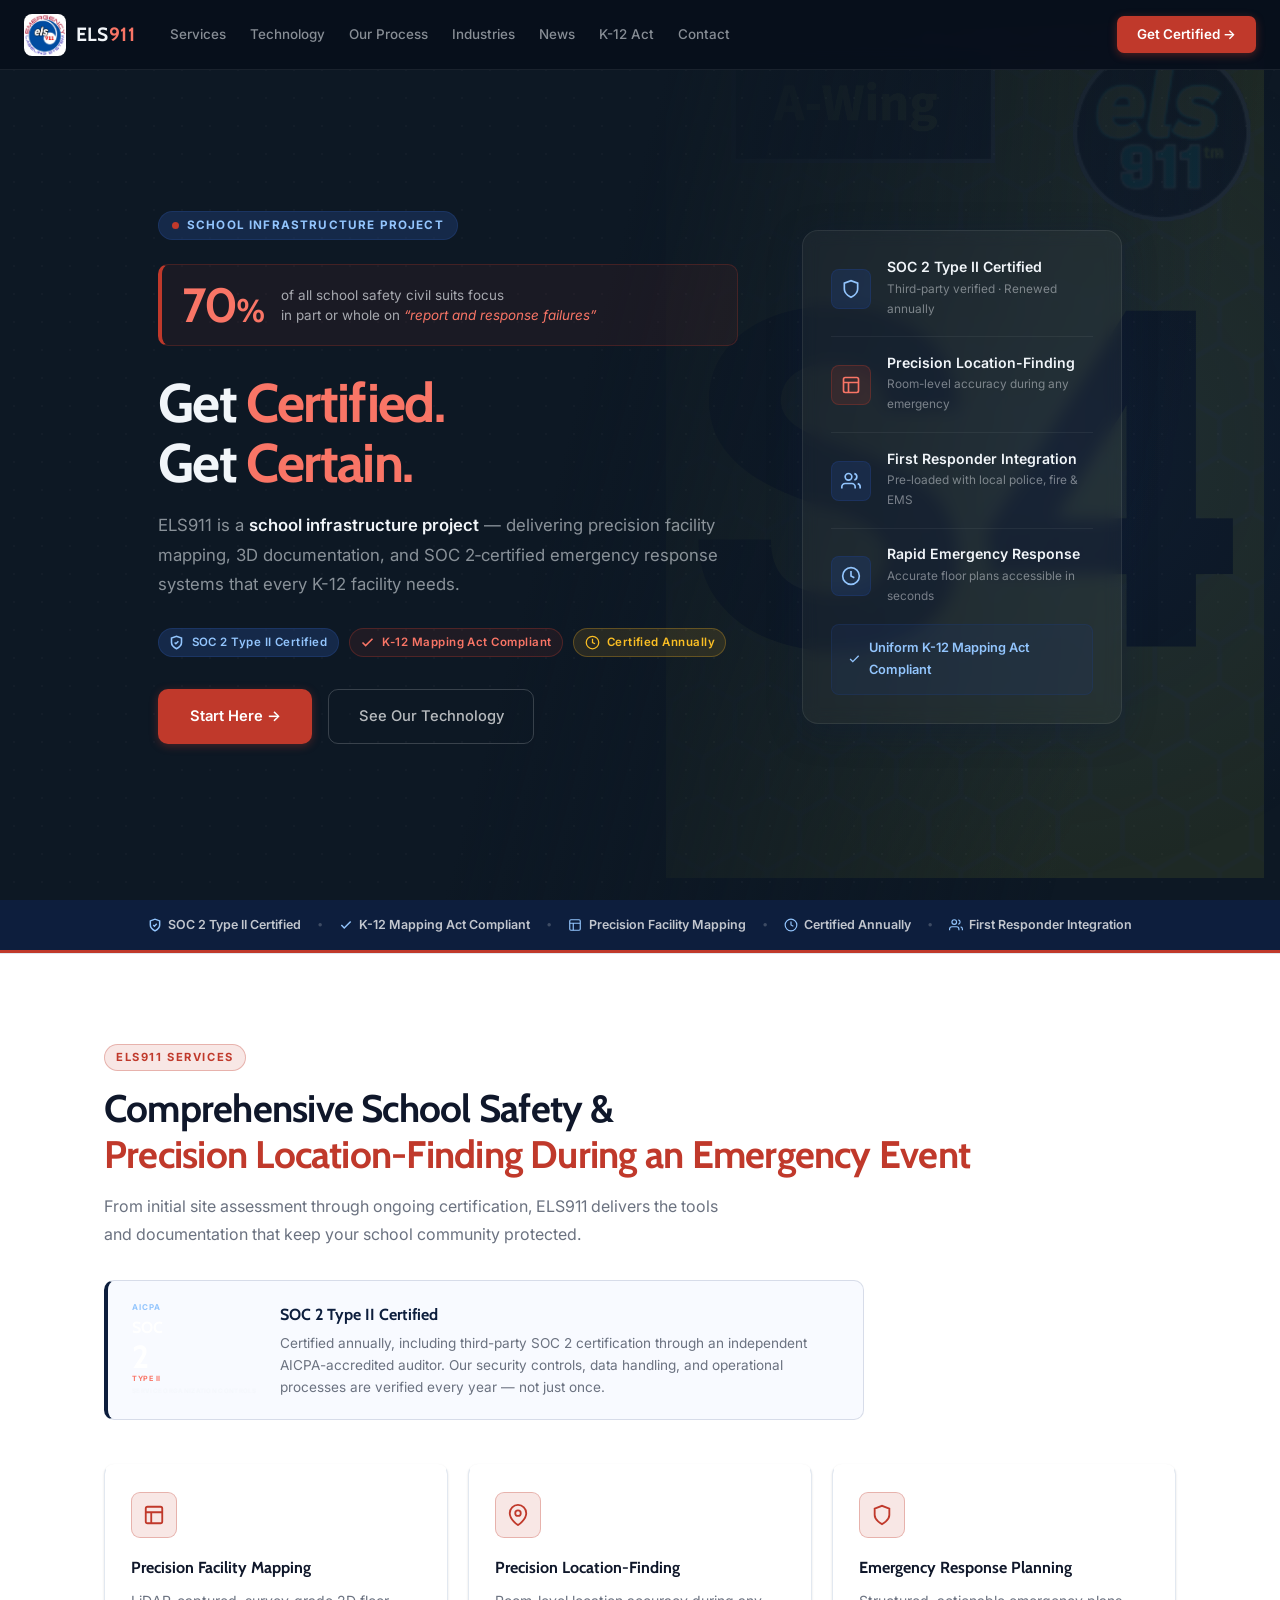
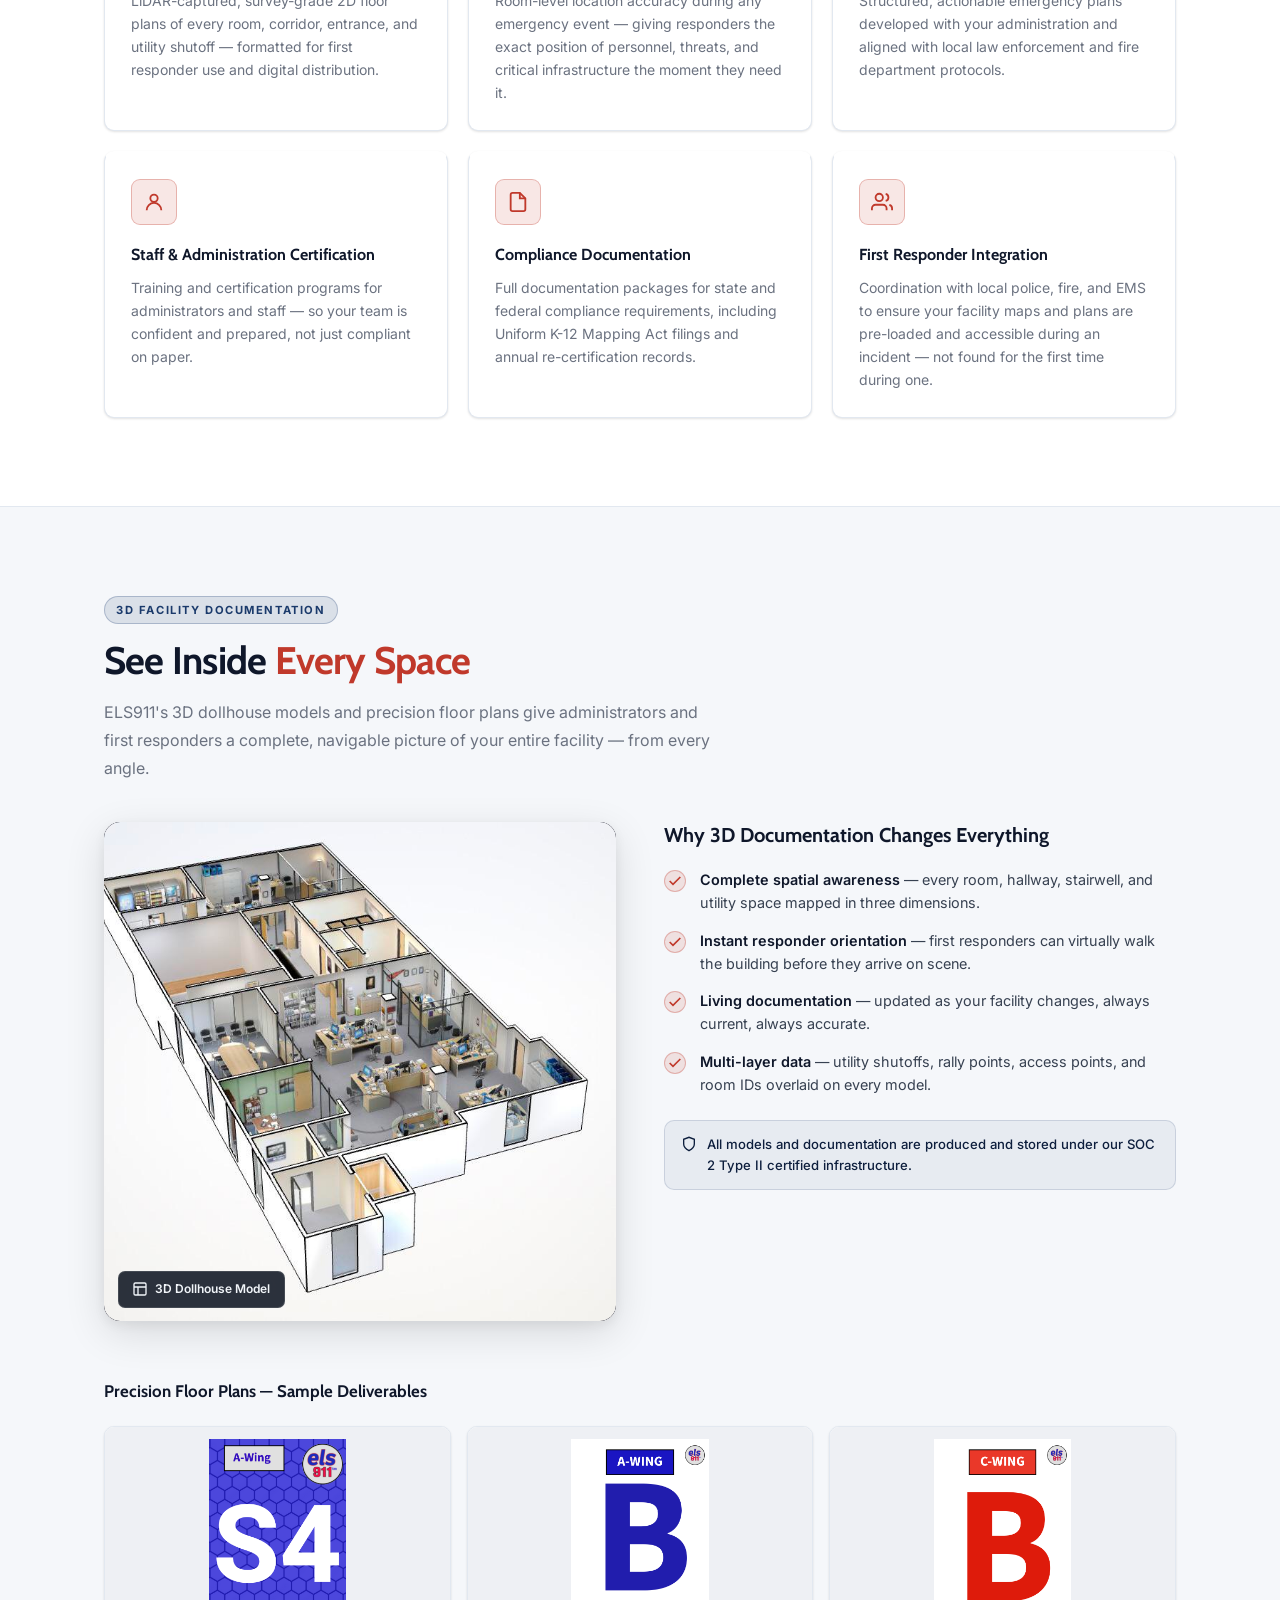
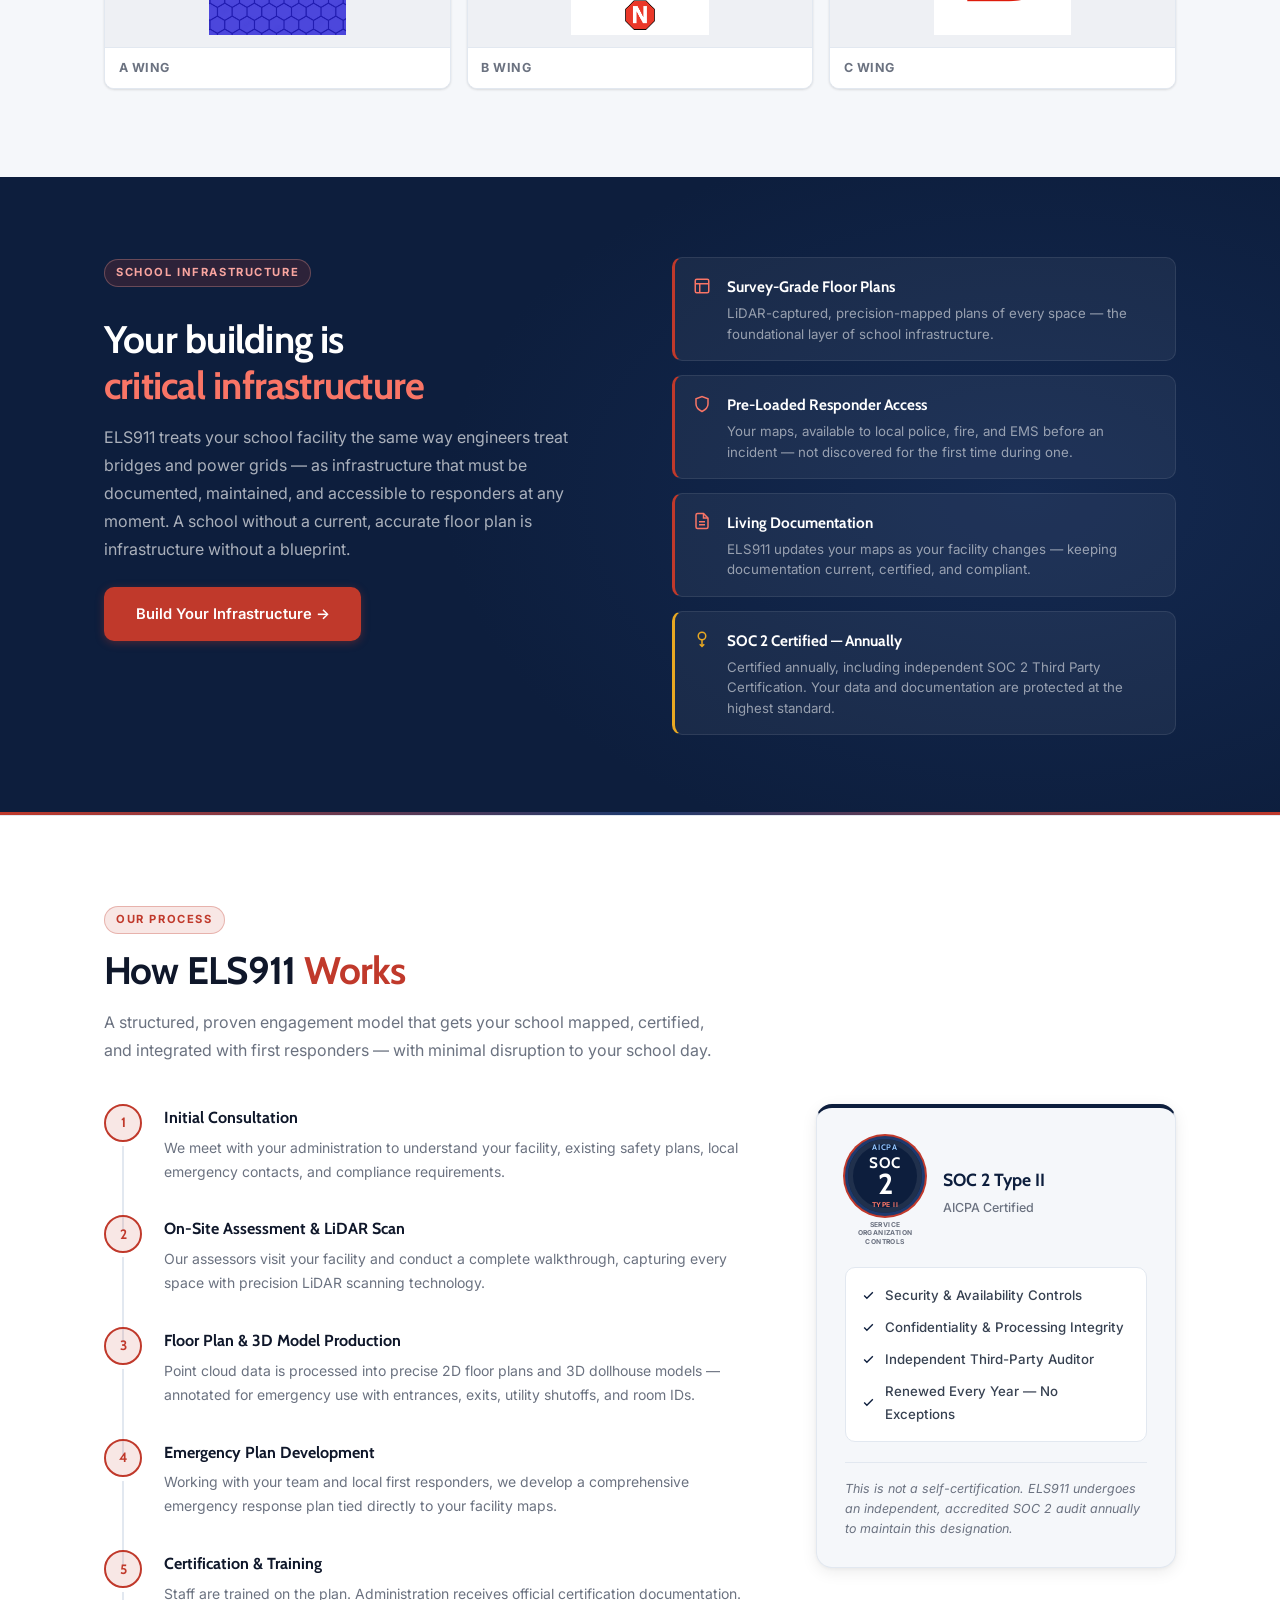
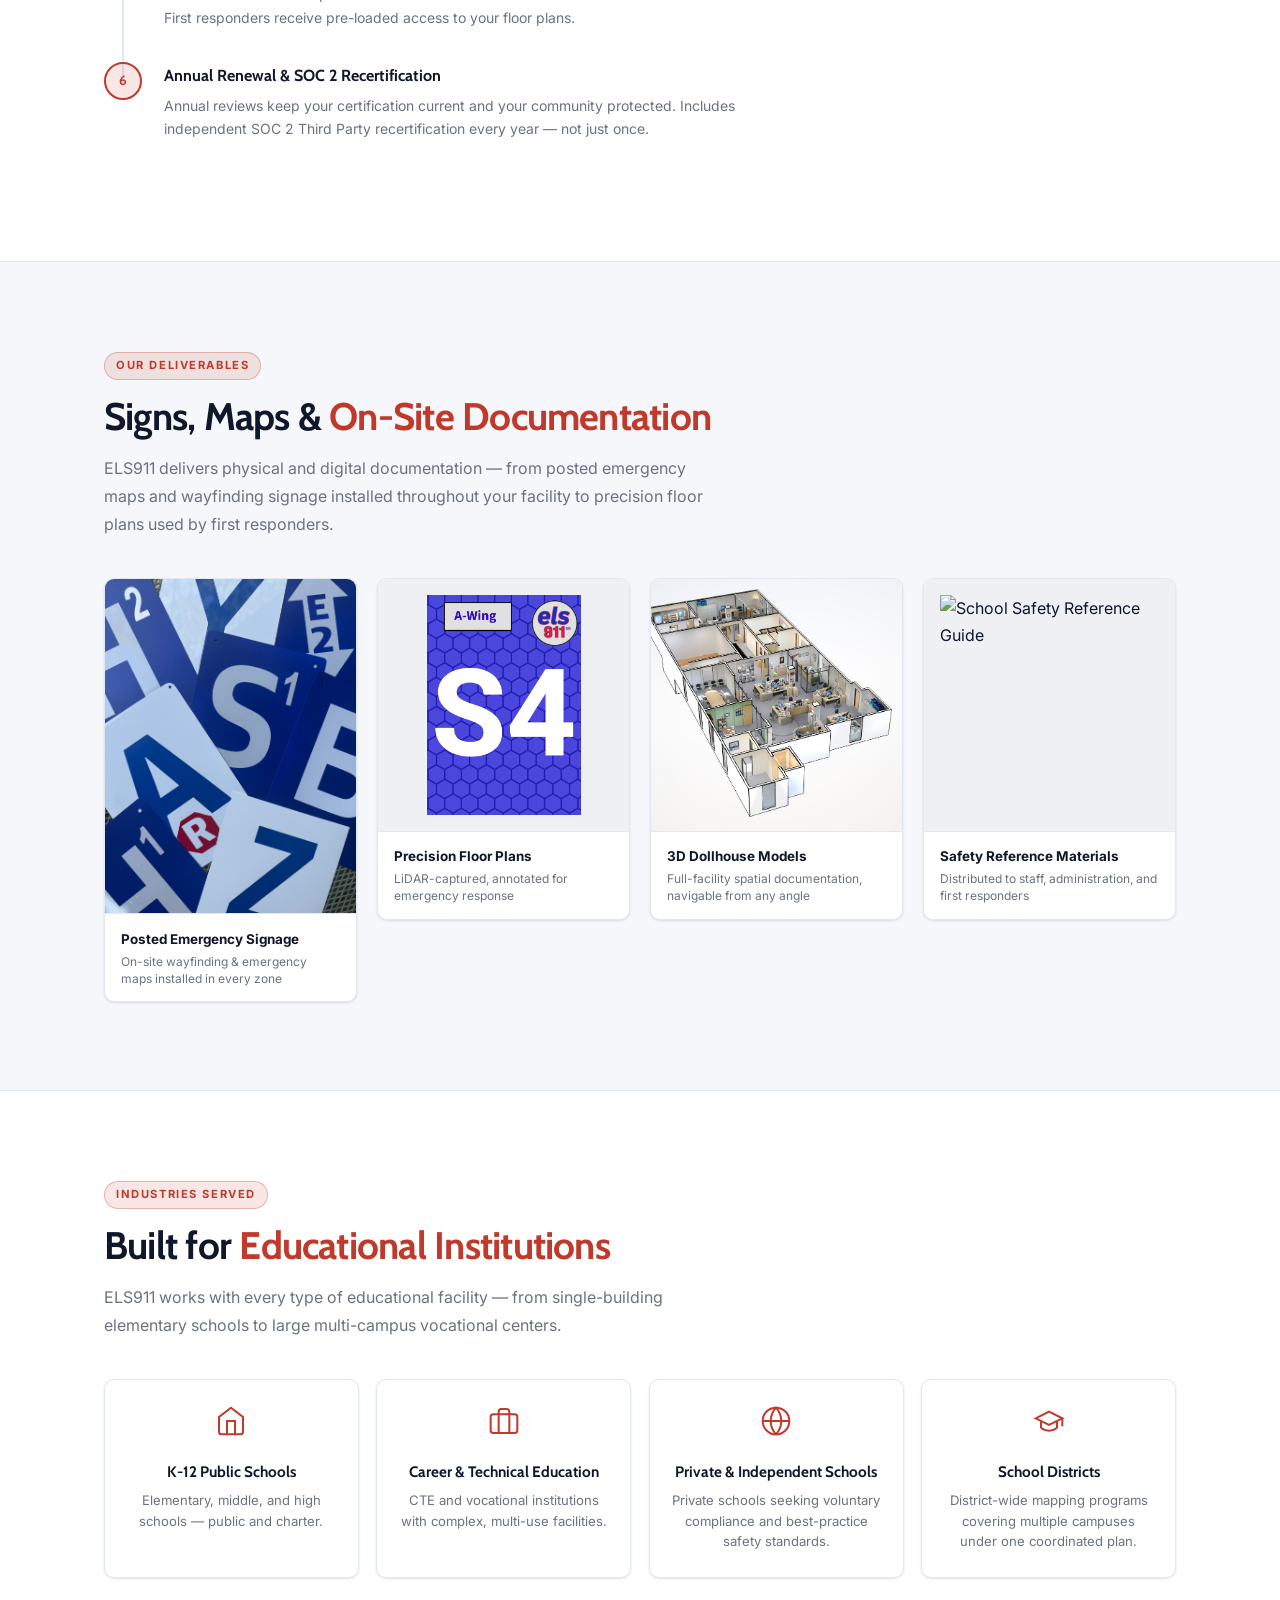
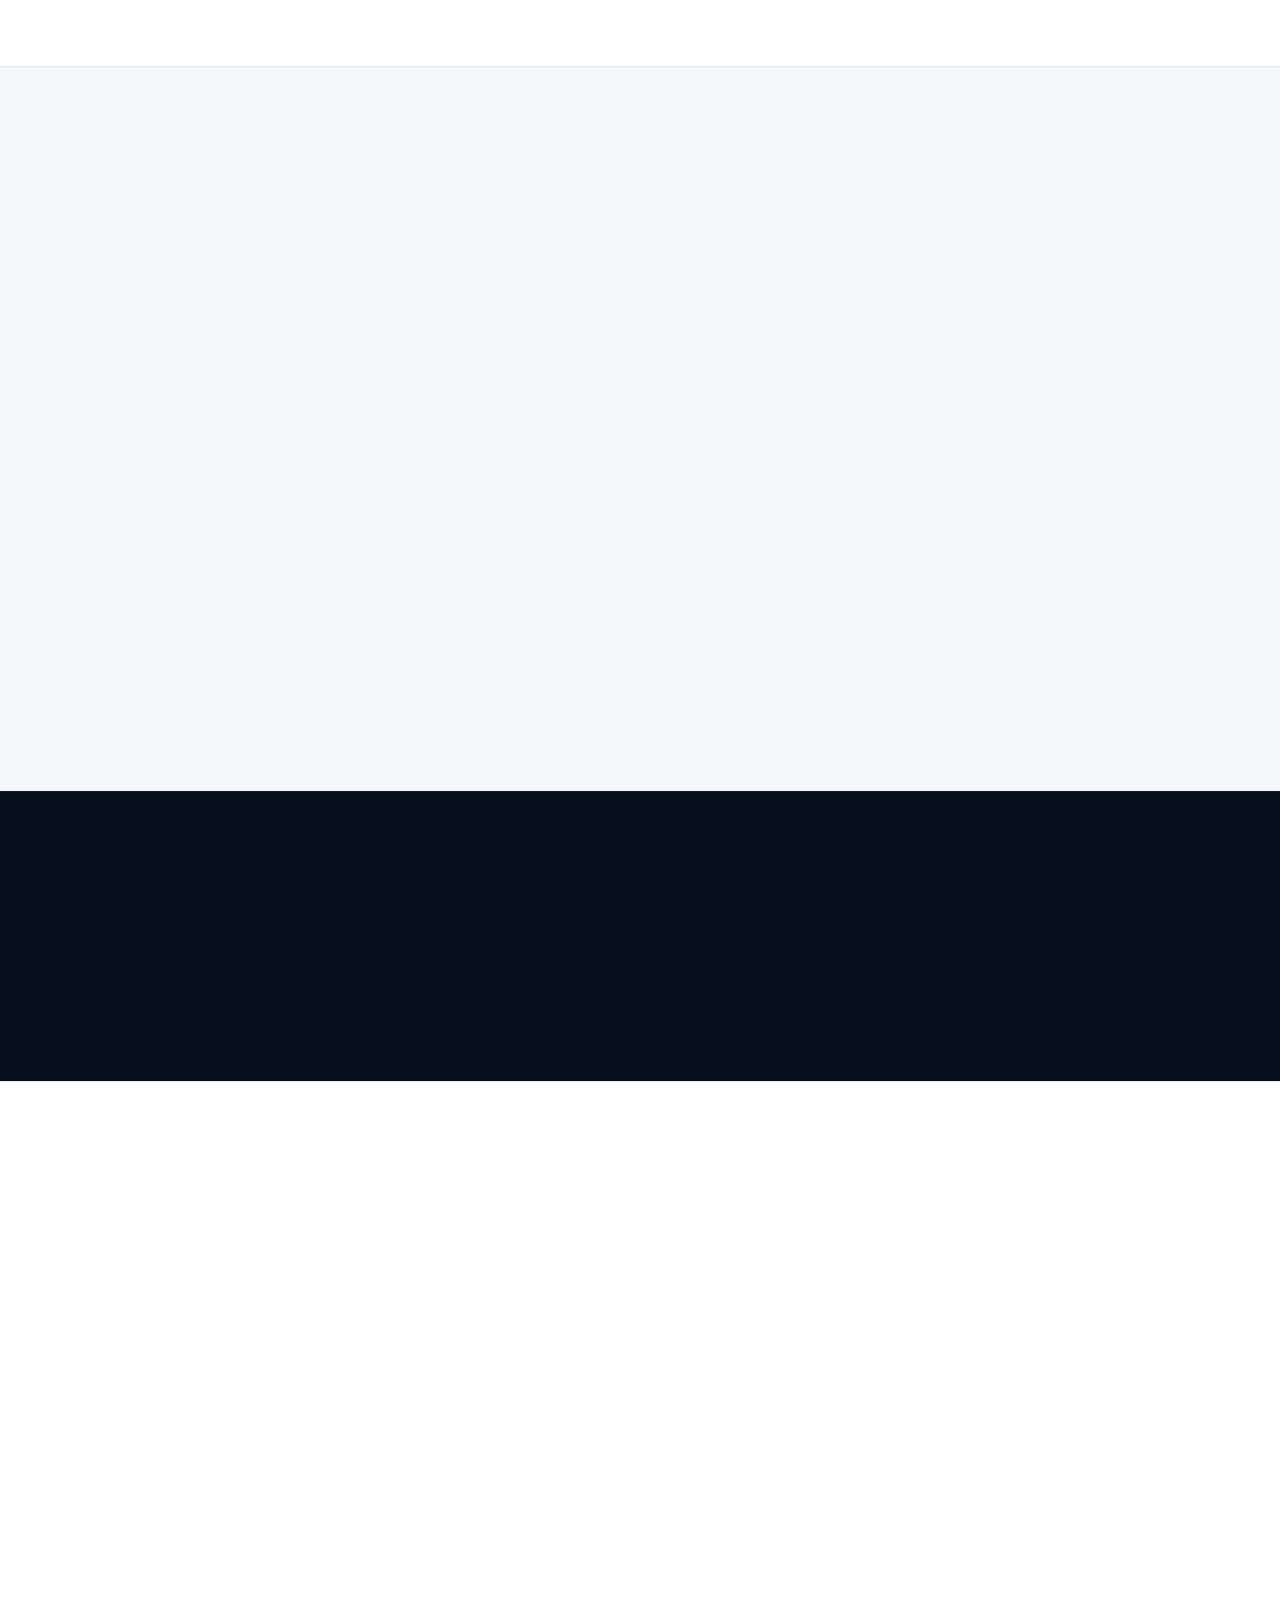
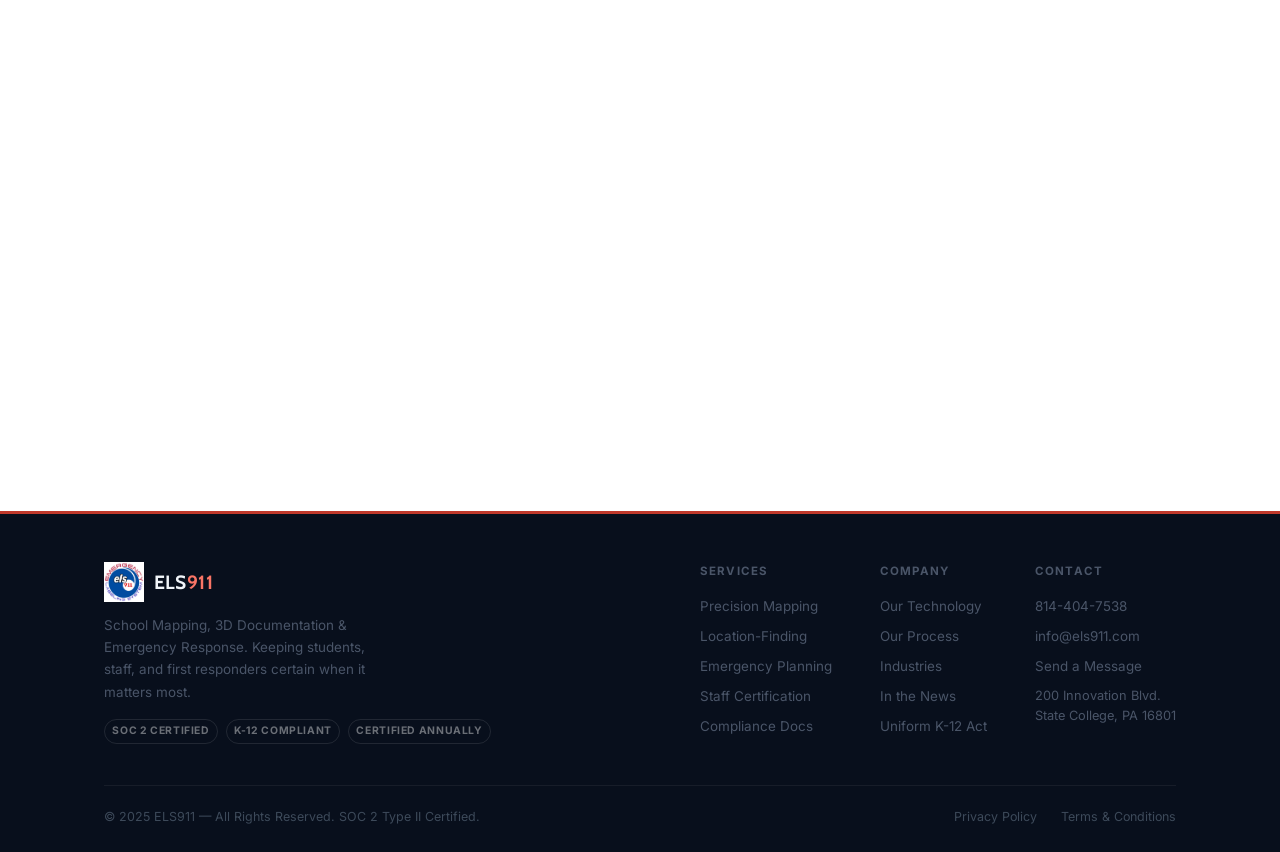
==== commit 453cde8c: "fix: normalize asset filenames, A/B/C wing only, wing-a as A-wing - git mv all assets to kebab-case:" ====
--- a/index.html
+++ b/index.html
@@ -23,7 +23,7 @@
 <!-- ═══════════════ HEADER ═══════════════ -->
 <header class="header" id="header">
   <a href="#home" class="logo">
-    <img src="assets/logo_main_lg.png" alt="ELS911" class="logo-img" width="44" height="44" />
+    <img src="assets/logo-lg.png" alt="ELS911" class="logo-img" width="44" height="44" />
     <span class="logo-wordmark">ELS<span class="logo-nine">911</span></span>
   </a>
   <nav class="nav" aria-label="Main navigation">
@@ -45,7 +45,7 @@
 <div class="sidebar-overlay" id="sidebarOverlay"></div>
 <nav class="mobile-nav" id="mobileNav" aria-label="Mobile navigation" aria-hidden="true">
   <div class="mobile-nav-head">
-    <img src="assets/logo_main_lg.png" alt="ELS911" class="logo-img" width="40" height="40" />
+    <img src="assets/logo-lg.png" alt="ELS911" class="logo-img" width="40" height="40" />
     <button class="mobile-nav-close" id="menuClose" aria-label="Close menu">&times;</button>
   </div>
   <a href="#services">Services</a>
@@ -61,7 +61,7 @@
 <!-- ═══════════════ HERO ═══════════════ -->
 <section class="hero" id="home">
   <div class="hero-bg-map" aria-hidden="true">
-    <img src="assets/S4_Awing_lg.png" alt="" />
+    <img src="assets/wing-a-lg.png" alt="" />
   </div>
   <div class="hero-overlay" aria-hidden="true"></div>
   <div class="hero-grid" aria-hidden="true"></div>
@@ -270,7 +270,7 @@
     <div class="tech-layout">
       <div class="tech-main fade-up">
         <div class="tech-img-wrap">
-          <img src="assets/dollhouse_eg.jpg" alt="ELS911 3D Dollhouse Model — School Facility" loading="lazy" />
+          <img src="assets/dollhouse.jpg" alt="ELS911 3D Dollhouse Model — School Facility" loading="lazy" />
           <div class="tech-img-label">
             <svg width="16" height="16" viewBox="0 0 24 24" fill="none" stroke="currentColor" stroke-width="2"><rect x="3" y="3" width="18" height="18" rx="2"/><path d="M3 9h18M9 21V9"/></svg>
             3D Dollhouse Model
@@ -310,27 +310,21 @@
       <div class="floor-plan-grid">
         <div class="fp-card">
           <div class="fp-img-wrap">
-            <img src="assets/A_wing.png" alt="A Wing Floor Plan" loading="lazy" />
+            <img src="assets/wing-a.png" alt="A Wing Floor Plan" loading="lazy" />
           </div>
           <div class="fp-label">A Wing</div>
         </div>
         <div class="fp-card">
           <div class="fp-img-wrap">
-            <img src="assets/B_Awing_N.png" alt="B Wing Floor Plan" loading="lazy" />
+            <img src="assets/wing-b.png" alt="B Wing Floor Plan" loading="lazy" />
           </div>
           <div class="fp-label">B Wing</div>
         </div>
         <div class="fp-card">
           <div class="fp-img-wrap">
-            <img src="assets/Cwing_B.png" alt="C Wing Floor Plan" loading="lazy" />
+            <img src="assets/wing-c.png" alt="C Wing Floor Plan" loading="lazy" />
           </div>
           <div class="fp-label">C Wing</div>
-        </div>
-        <div class="fp-card">
-          <div class="fp-img-wrap">
-            <img src="assets/S4_Awing.png" alt="S4 Wing Floor Plan" loading="lazy" />
-          </div>
-          <div class="fp-label">S4 Wing</div>
         </div>
       </div>
     </div>
@@ -483,7 +477,7 @@
     <div class="gallery-grid fade-up">
       <div class="gallery-item gallery-item-tall">
         <div class="gallery-img-wrap">
-          <img src="assets/our_signage.jpeg" alt="ELS911 Emergency Signage — On-Site Installation" loading="lazy" />
+          <img src="assets/signage.jpg" alt="ELS911 Emergency Signage — On-Site Installation" loading="lazy" />
         </div>
         <div class="gallery-caption">
           <strong>Posted Emergency Signage</strong>
@@ -492,7 +486,7 @@
       </div>
       <div class="gallery-item">
         <div class="gallery-img-wrap gallery-img-plan">
-          <img src="assets/S4_Awing_lg.png" alt="S4 Wing Precision Floor Plan" loading="lazy" />
+          <img src="assets/wing-a.png" alt="A Wing Precision Floor Plan" loading="lazy" />
         </div>
         <div class="gallery-caption">
           <strong>Precision Floor Plans</strong>
@@ -501,7 +495,7 @@
       </div>
       <div class="gallery-item">
         <div class="gallery-img-wrap">
-          <img src="assets/dollhouse_eg.jpg" alt="3D Dollhouse Model" loading="lazy" />
+          <img src="assets/dollhouse.jpg" alt="3D Dollhouse Model" loading="lazy" />
         </div>
         <div class="gallery-caption">
           <strong>3D Dollhouse Models</strong>
@@ -510,7 +504,7 @@
       </div>
       <div class="gallery-item">
         <div class="gallery-img-wrap gallery-img-plan">
-          <img src="assets/school_safety_alphebet.png" alt="School Safety Reference Guide" loading="lazy" />
+          <img src="assets/school-safety-reference.png" alt="School Safety Reference Guide" loading="lazy" />
         </div>
         <div class="gallery-caption">
           <strong>Safety Reference Materials</strong>
@@ -699,7 +693,7 @@
     <div class="footer-top">
       <div class="footer-brand">
         <a href="#home" class="footer-logo">
-          <img src="assets/logo_main_lg.png" alt="ELS911" width="40" height="40" loading="lazy" />
+          <img src="assets/logo-lg.png" alt="ELS911" width="40" height="40" loading="lazy" />
           <span class="logo-wordmark">ELS<span class="logo-nine">911</span></span>
         </a>
         <p>School Mapping, 3D Documentation &amp; Emergency Response. Keeping students, staff, and first responders certain when it matters most.</p>
--- a/css/styles.css
+++ b/css/styles.css
@@ -655,7 +655,7 @@
 }
 .floor-plan-grid {
   display: grid;
-  grid-template-columns: repeat(4, 1fr);
+  grid-template-columns: repeat(3, 1fr);
   gap: 1rem;
 }
 .fp-card {
@@ -1021,7 +1021,7 @@
 /* ── 1100px — narrow desktop ─────────────────────────────── */
 @media (max-width: 1100px) {
   .services-grid { grid-template-columns: repeat(2, 1fr); }
-  .floor-plan-grid { grid-template-columns: repeat(4, 1fr); }
+  .floor-plan-grid { grid-template-columns: repeat(3, 1fr); }
   .hero-panel { min-width: 240px; }
 }
 
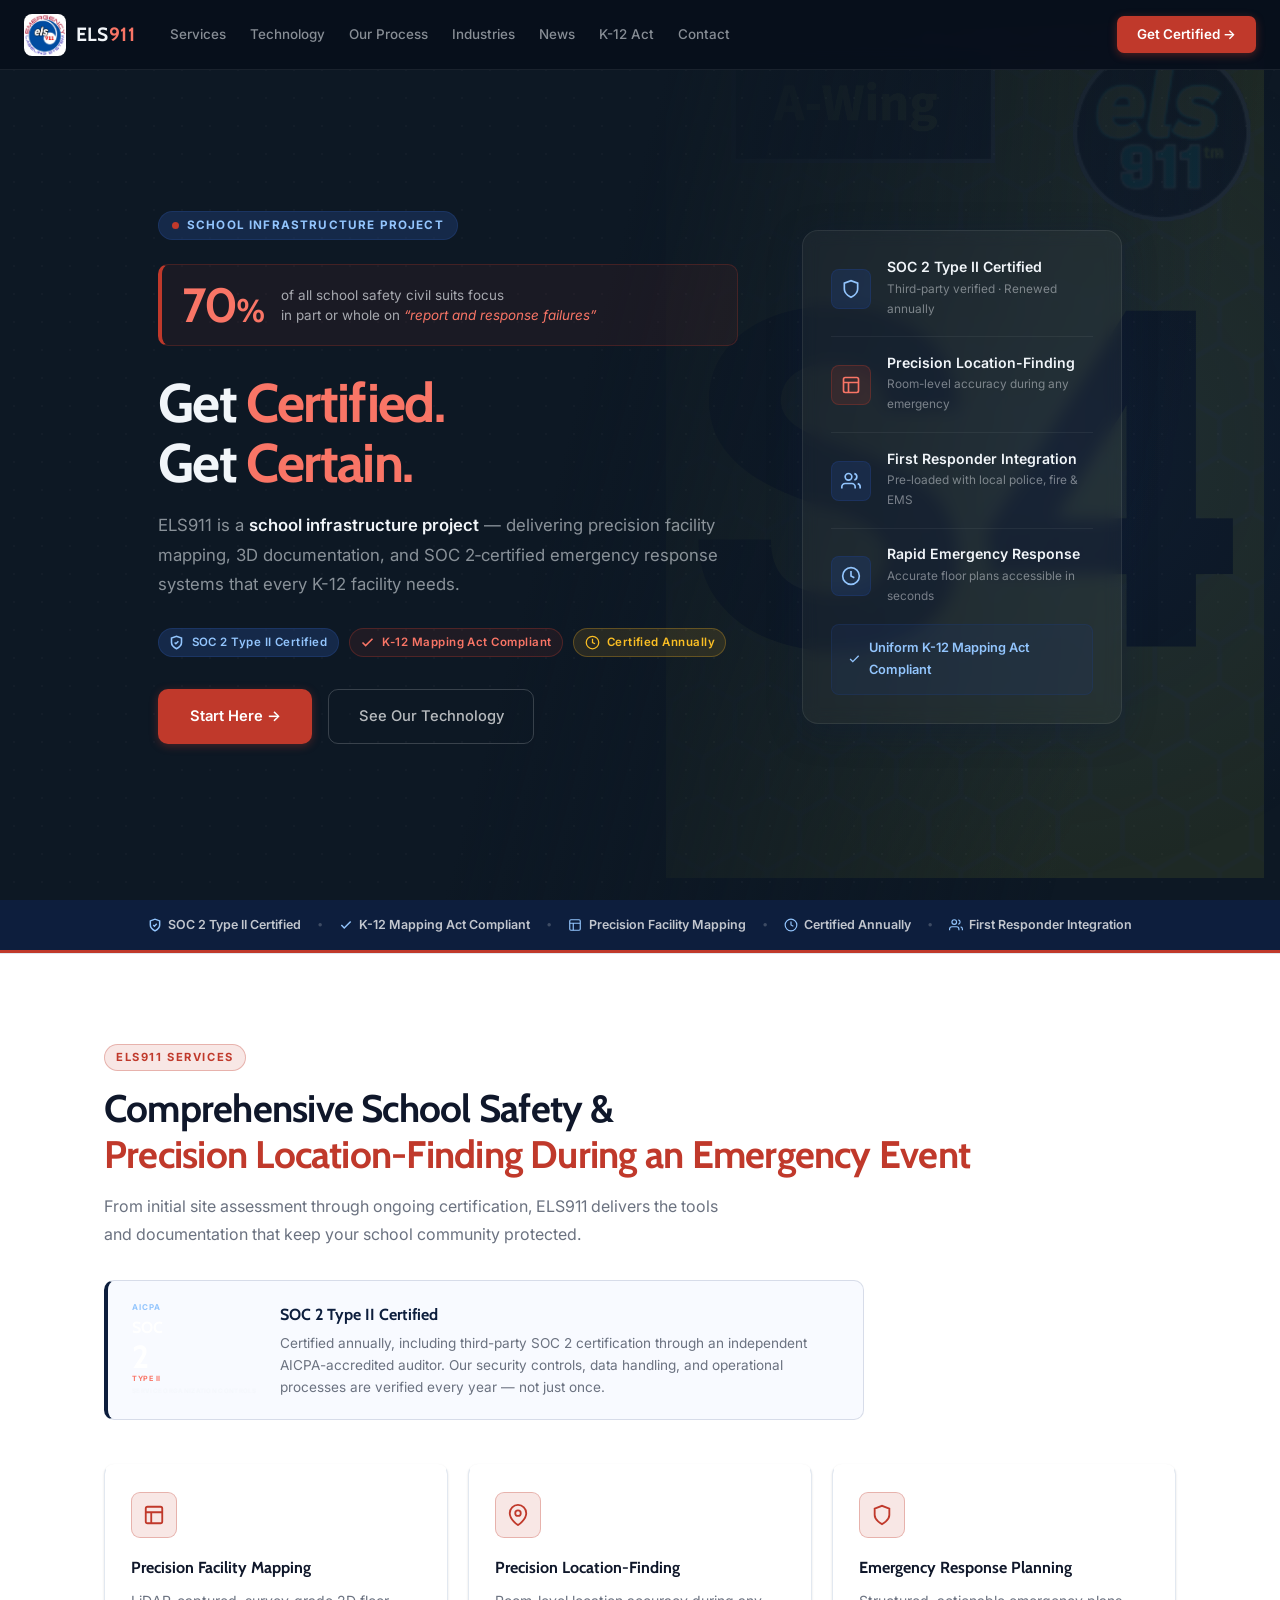
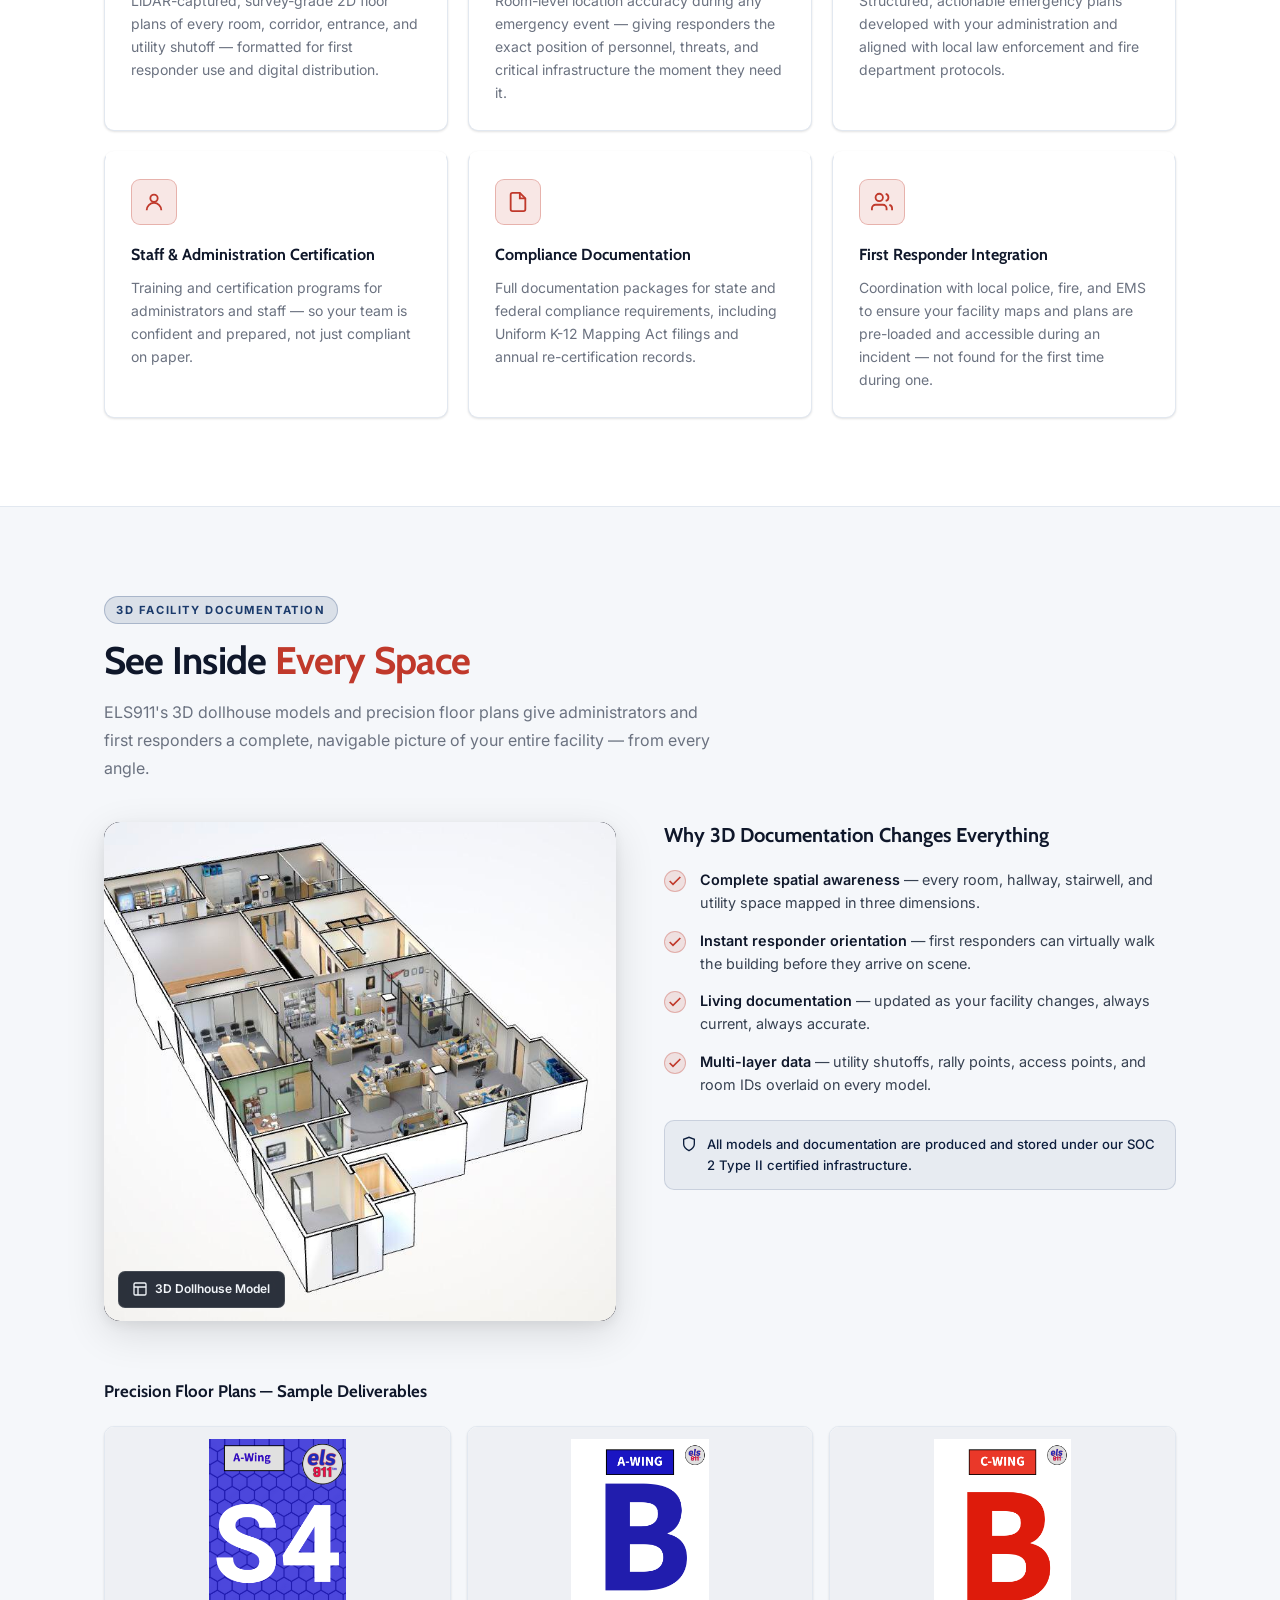
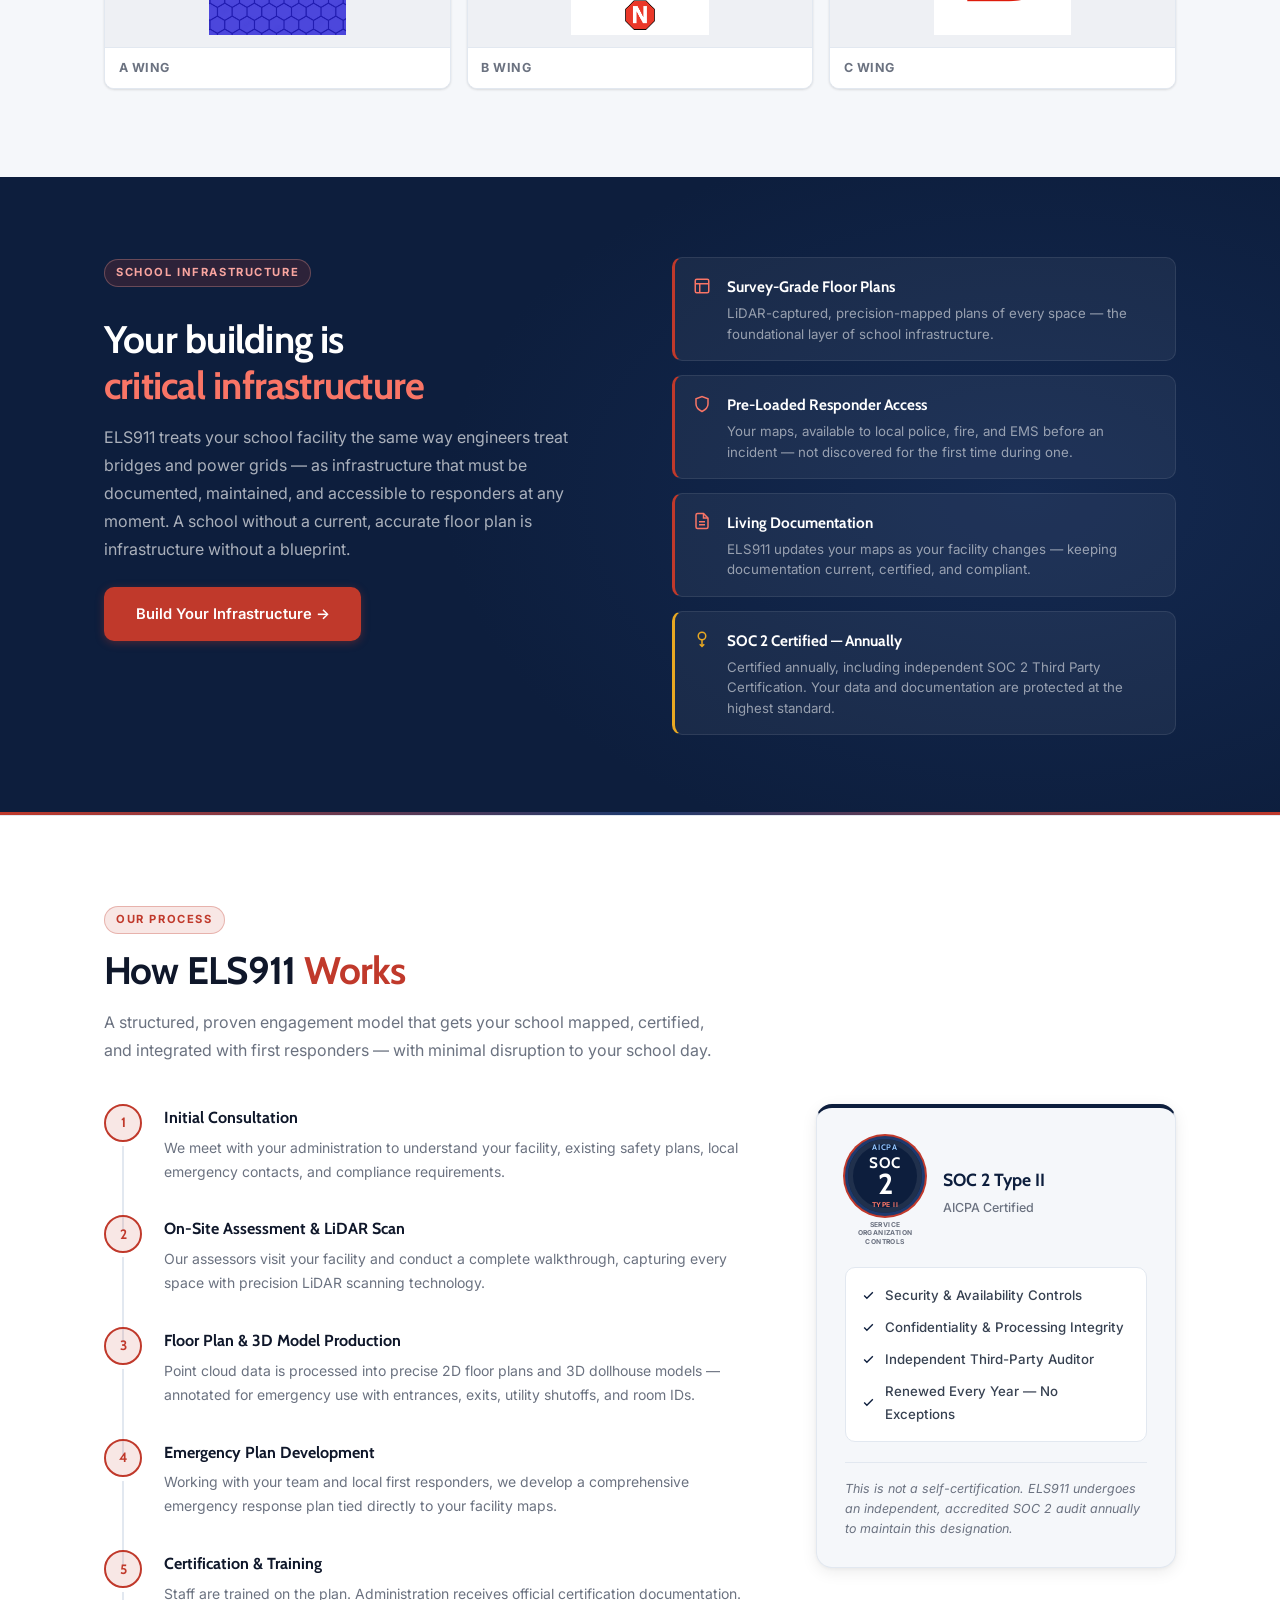
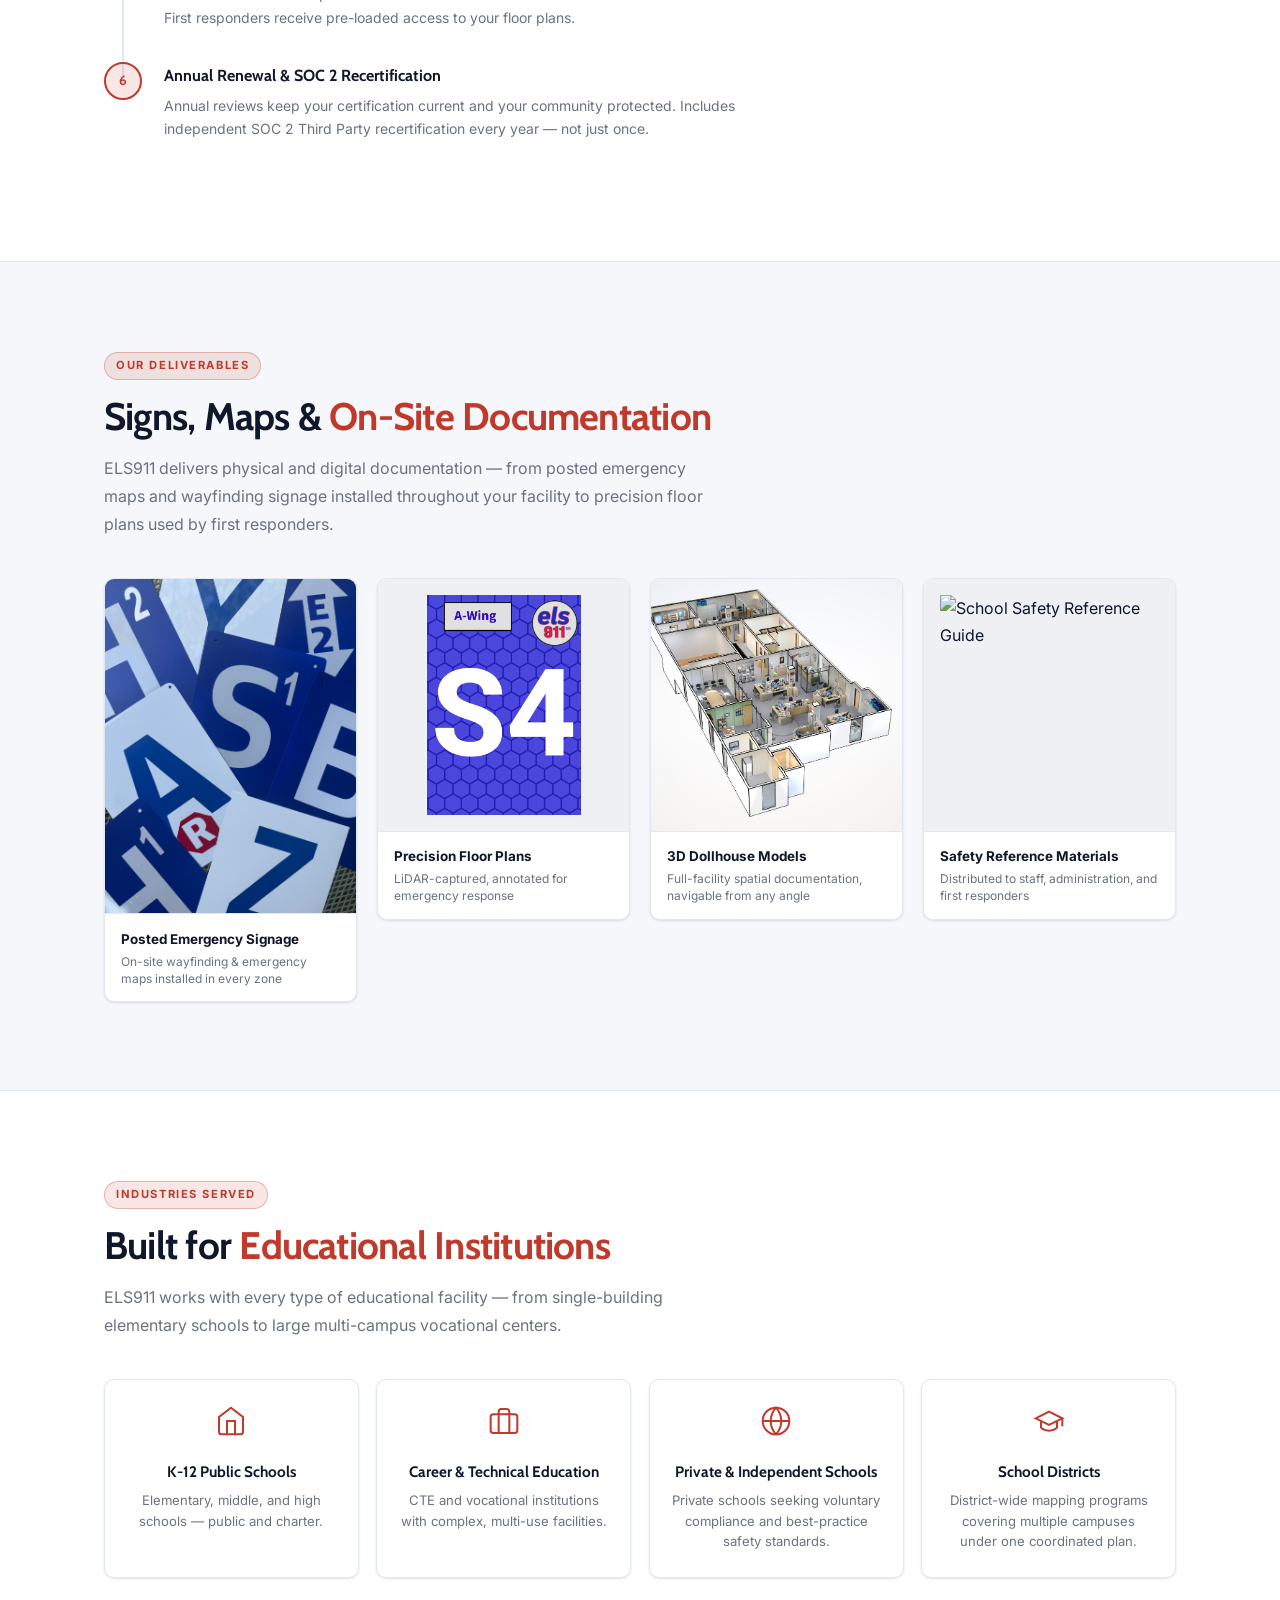
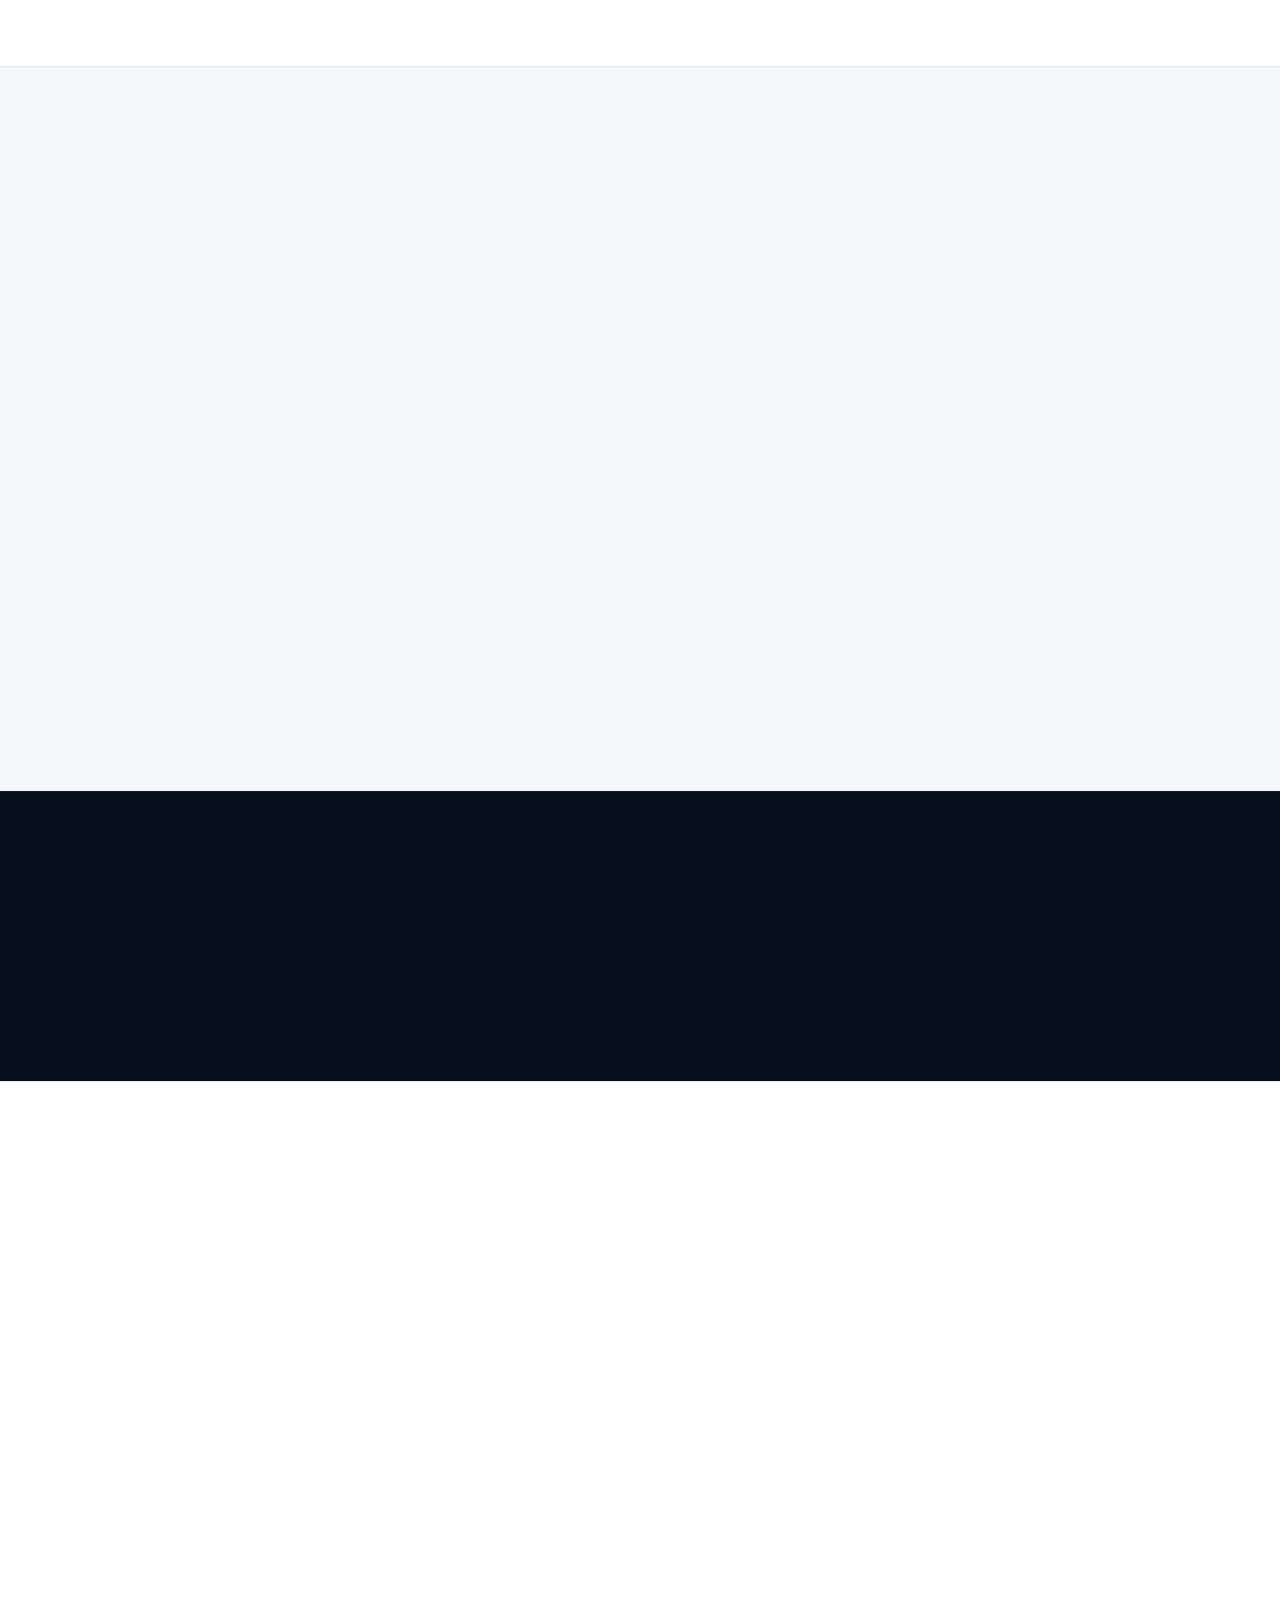
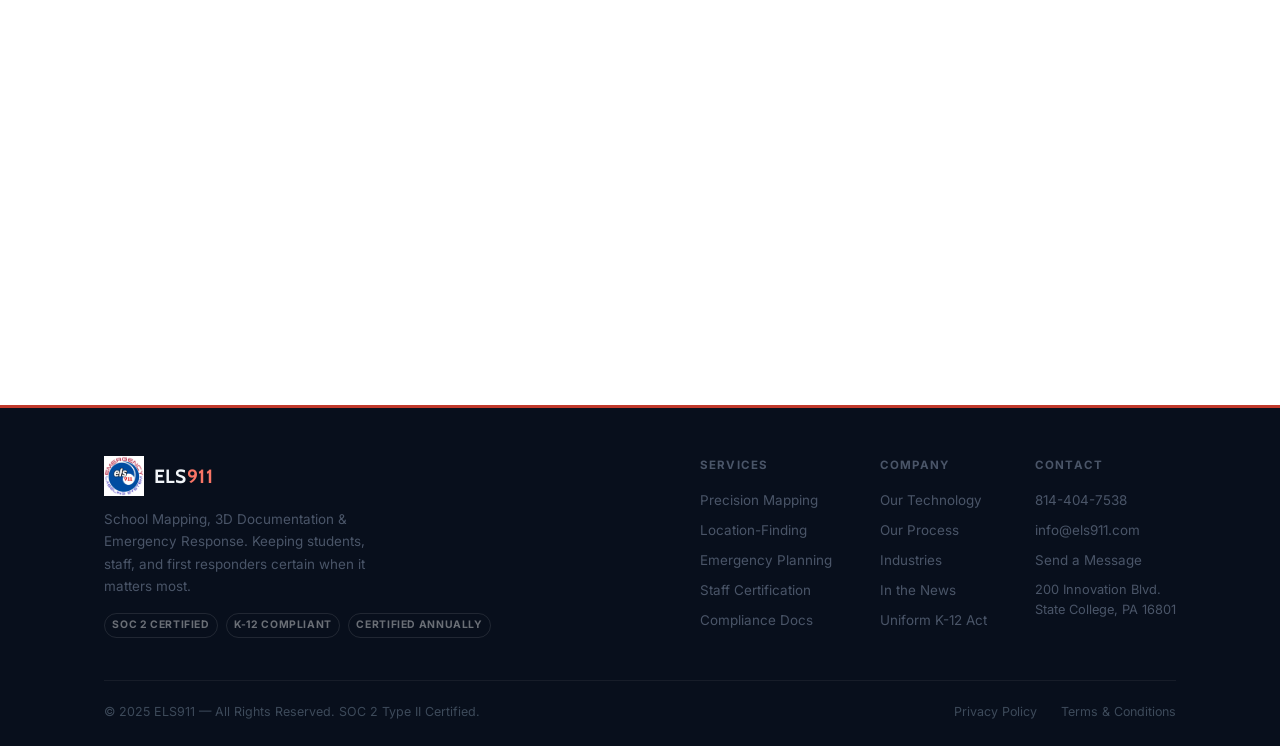
==== commit 66ab7db4: "fix: align contact headings — move title into left grid column" ====
--- a/index.html
+++ b/index.html
@@ -593,12 +593,10 @@
 <!-- ═══════════════ CONTACT ═══════════════ -->
 <section class="contact" id="contact">
   <div class="container">
-    <div class="section-header fade-up">
-      <div class="section-tag">Contact</div>
-      <h2 class="section-title">Get <em>Certified &amp; Certain.</em></h2>
-    </div>
     <div class="contact-grid">
       <div class="contact-info fade-up">
+        <div class="section-tag">Contact</div>
+        <h2 class="section-title">Get <em>Certified &amp; Certain.</em></h2>
         <div class="contact-item">
           <div class="contact-icon">
             <svg width="18" height="18" viewBox="0 0 24 24" fill="none" stroke="currentColor" stroke-width="2"><path d="M21 10c0 7-9 13-9 13s-9-6-9-13a9 9 0 0118 0z"/><circle cx="12" cy="10" r="3"/></svg>
@@ -637,7 +635,7 @@
         </div>
 
         <!-- SOC 2 badge in contact sidebar -->
-        <div class="contact-soc2">
+        <div class="contact-soc2" style="margin-top:auto;">
           <div class="soc2-seal soc2-seal-sm">
             <div class="soc2-seal-ring">
               <div class="soc2-seal-inner">
--- a/css/styles.css
+++ b/css/styles.css
@@ -930,7 +930,7 @@
 }
 .contact-grid {
   display: grid; grid-template-columns: 1fr 1.1fr;
-  gap: 3.5rem; margin-top: 2.5rem; align-items: start;
+  gap: 3.5rem; margin-top: 1.5rem; align-items: start;
 }
 .contact-info { display: flex; flex-direction: column; gap: 1.5rem; }
 .contact-item { display: flex; gap: .9rem; align-items: flex-start; }
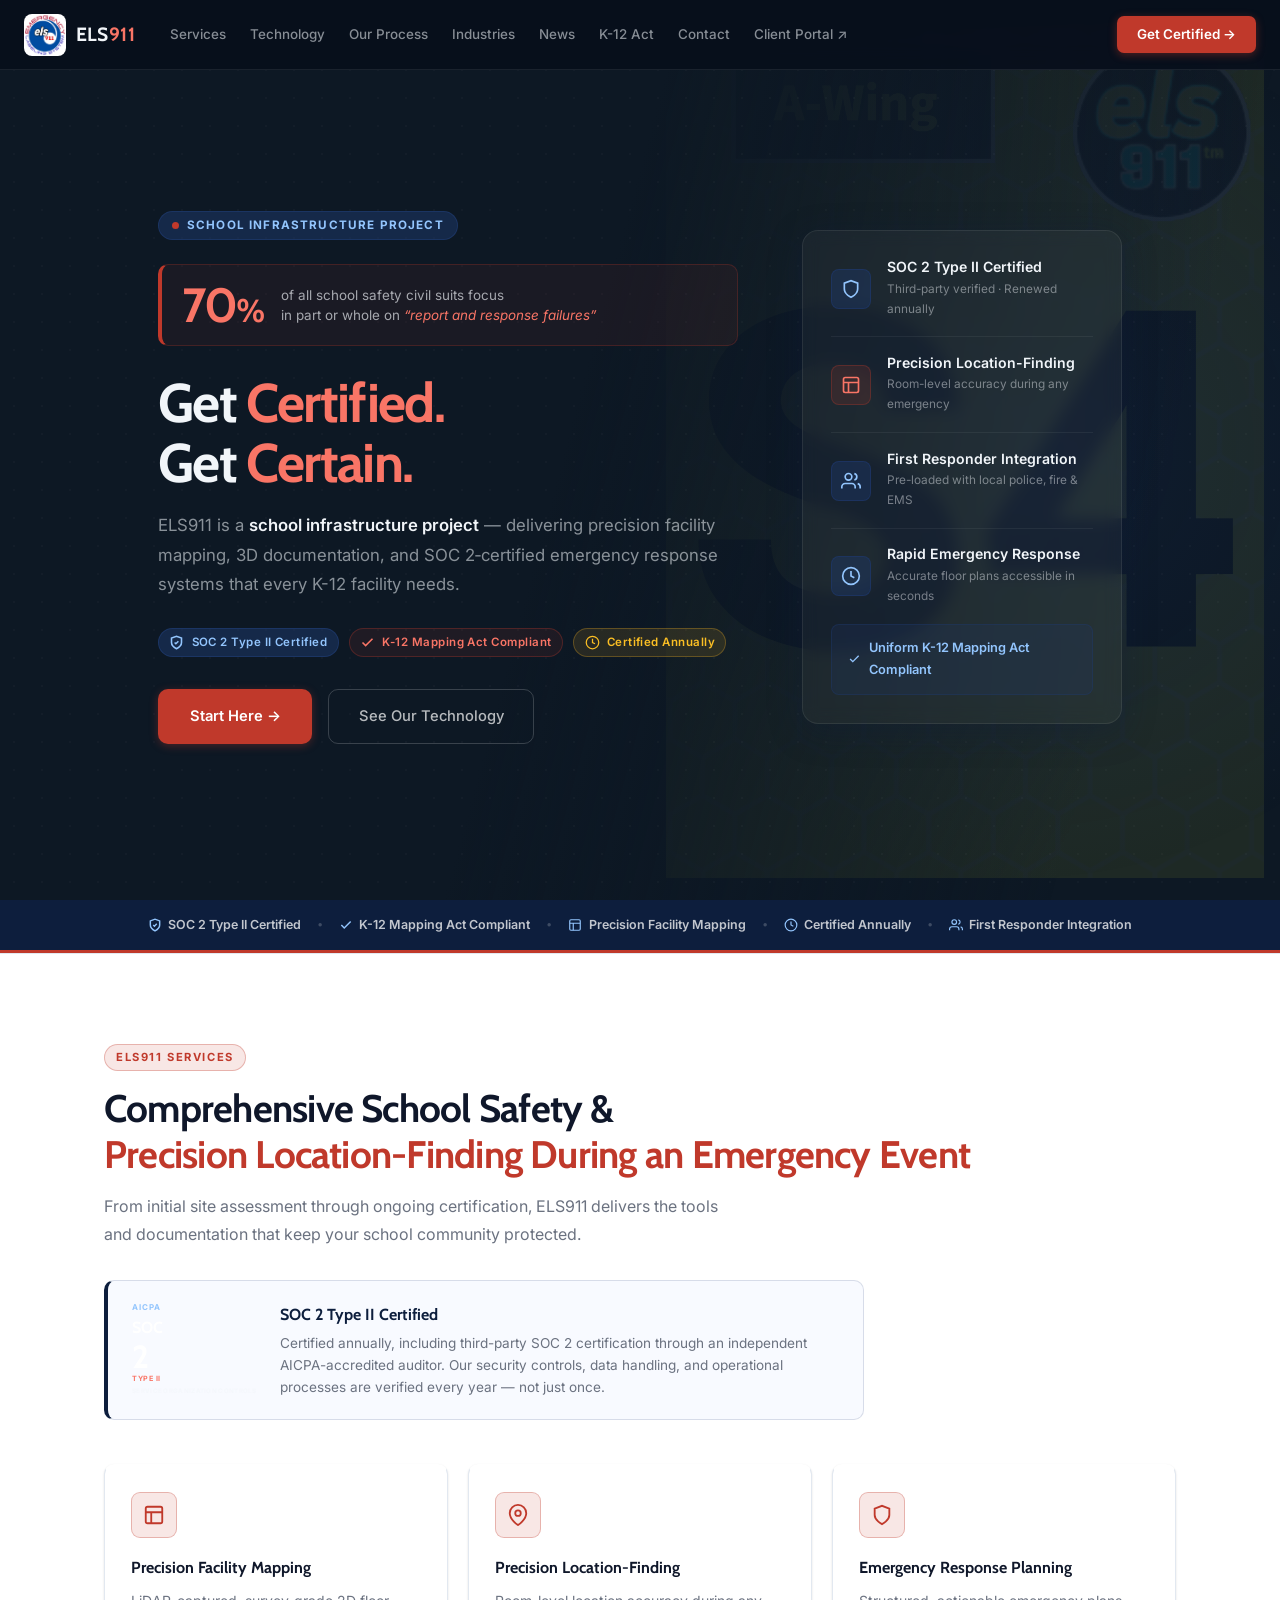
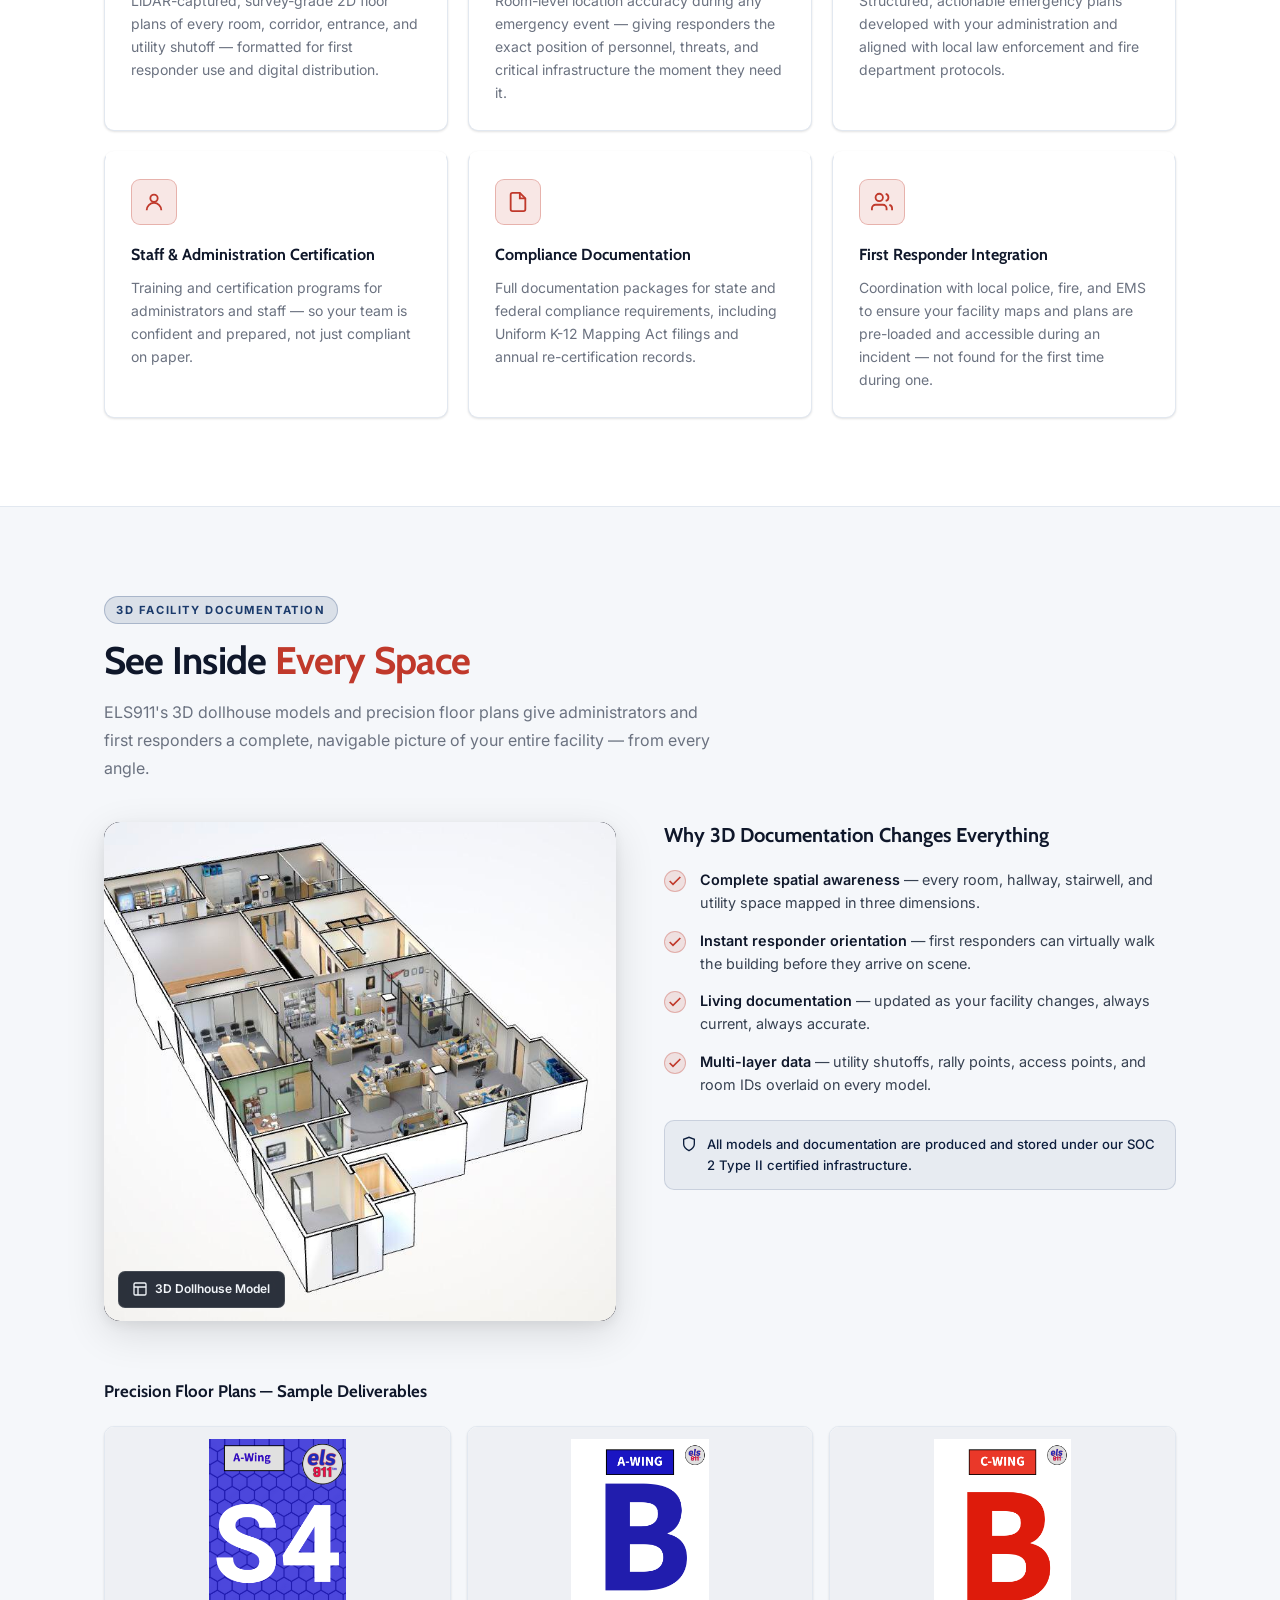
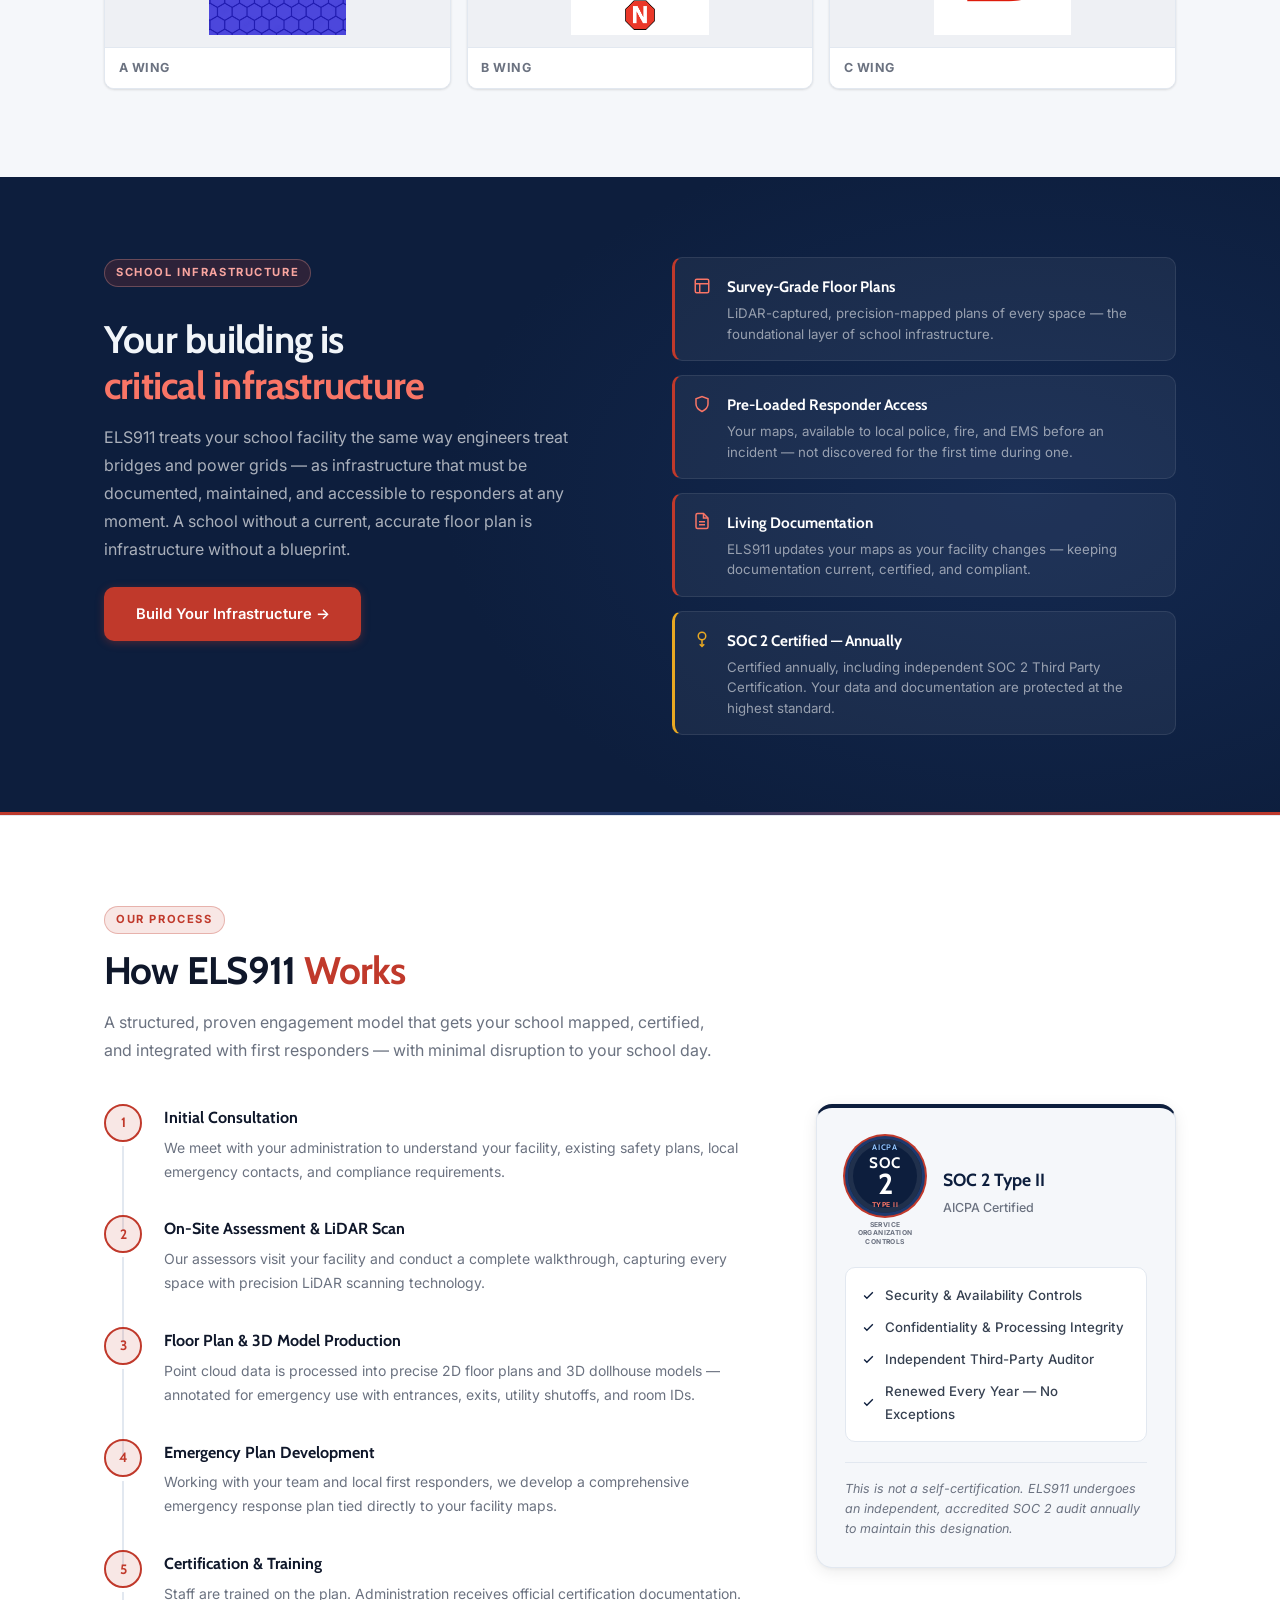
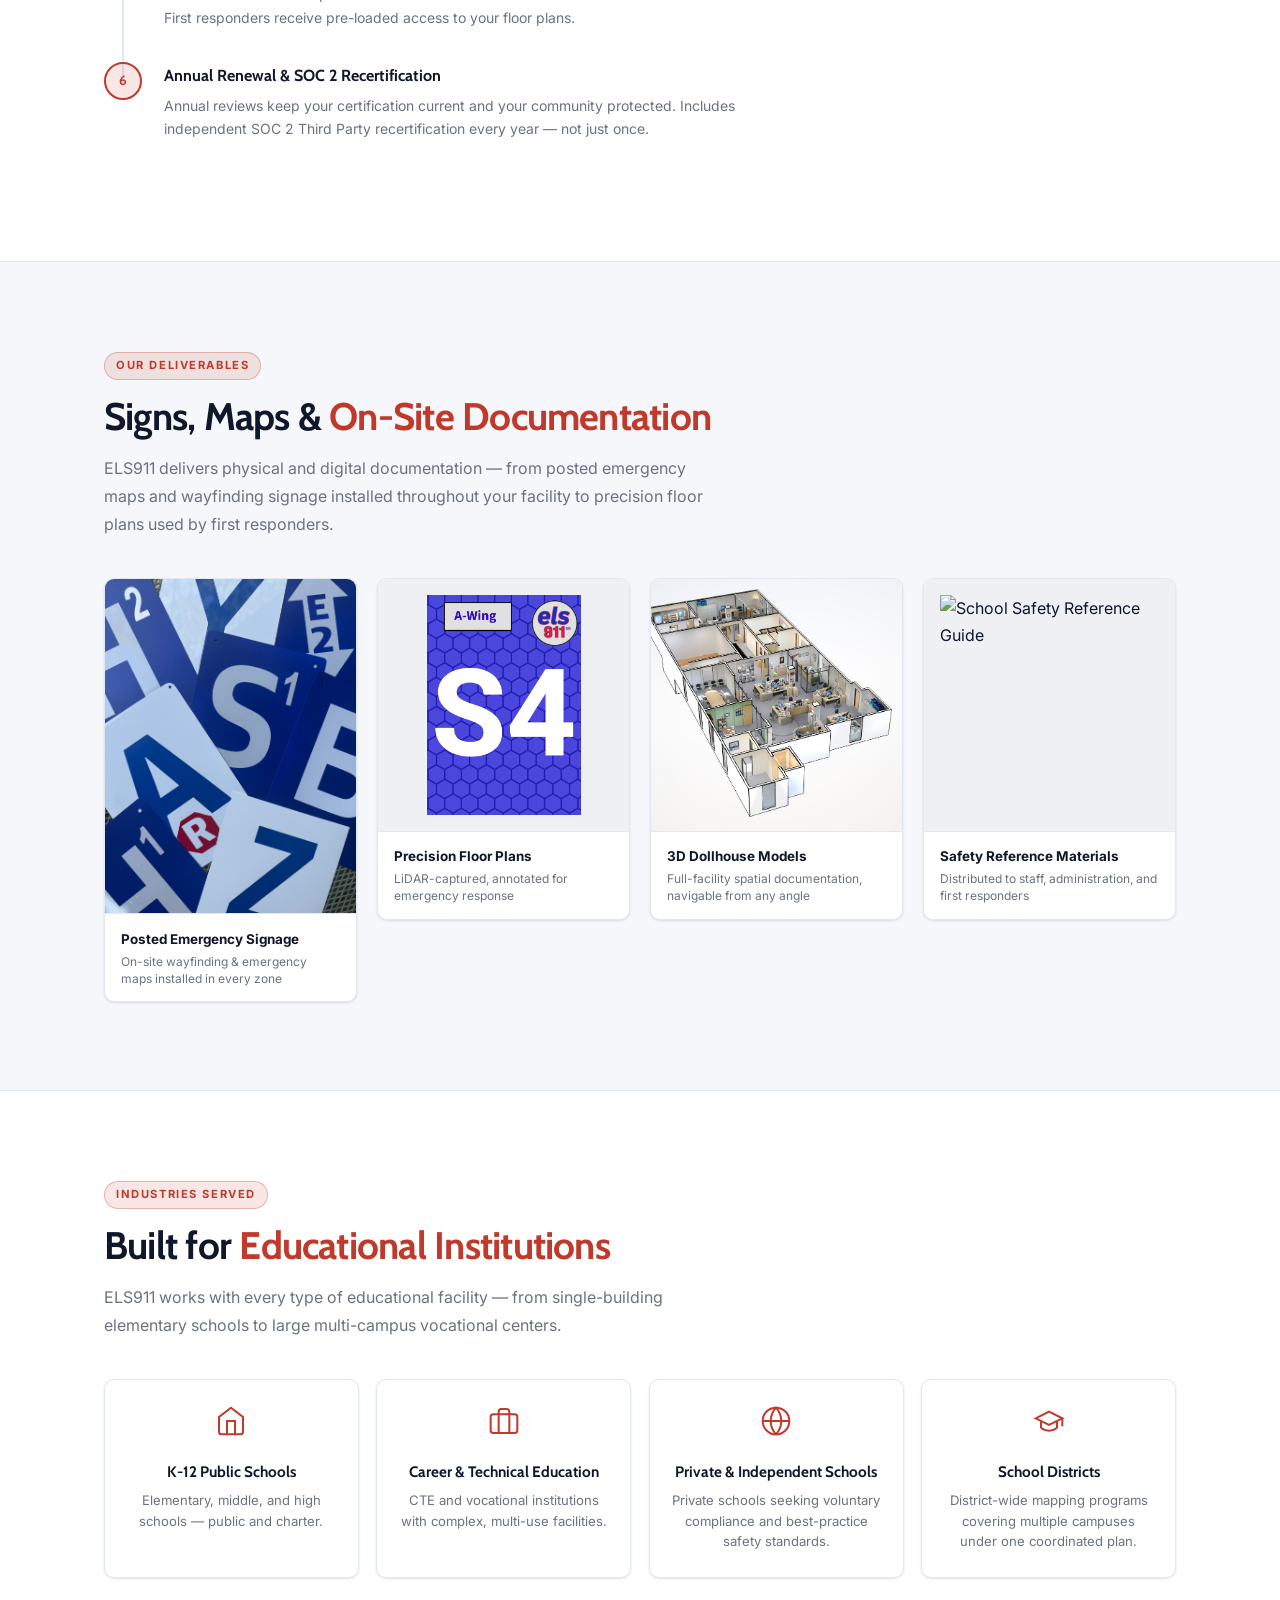
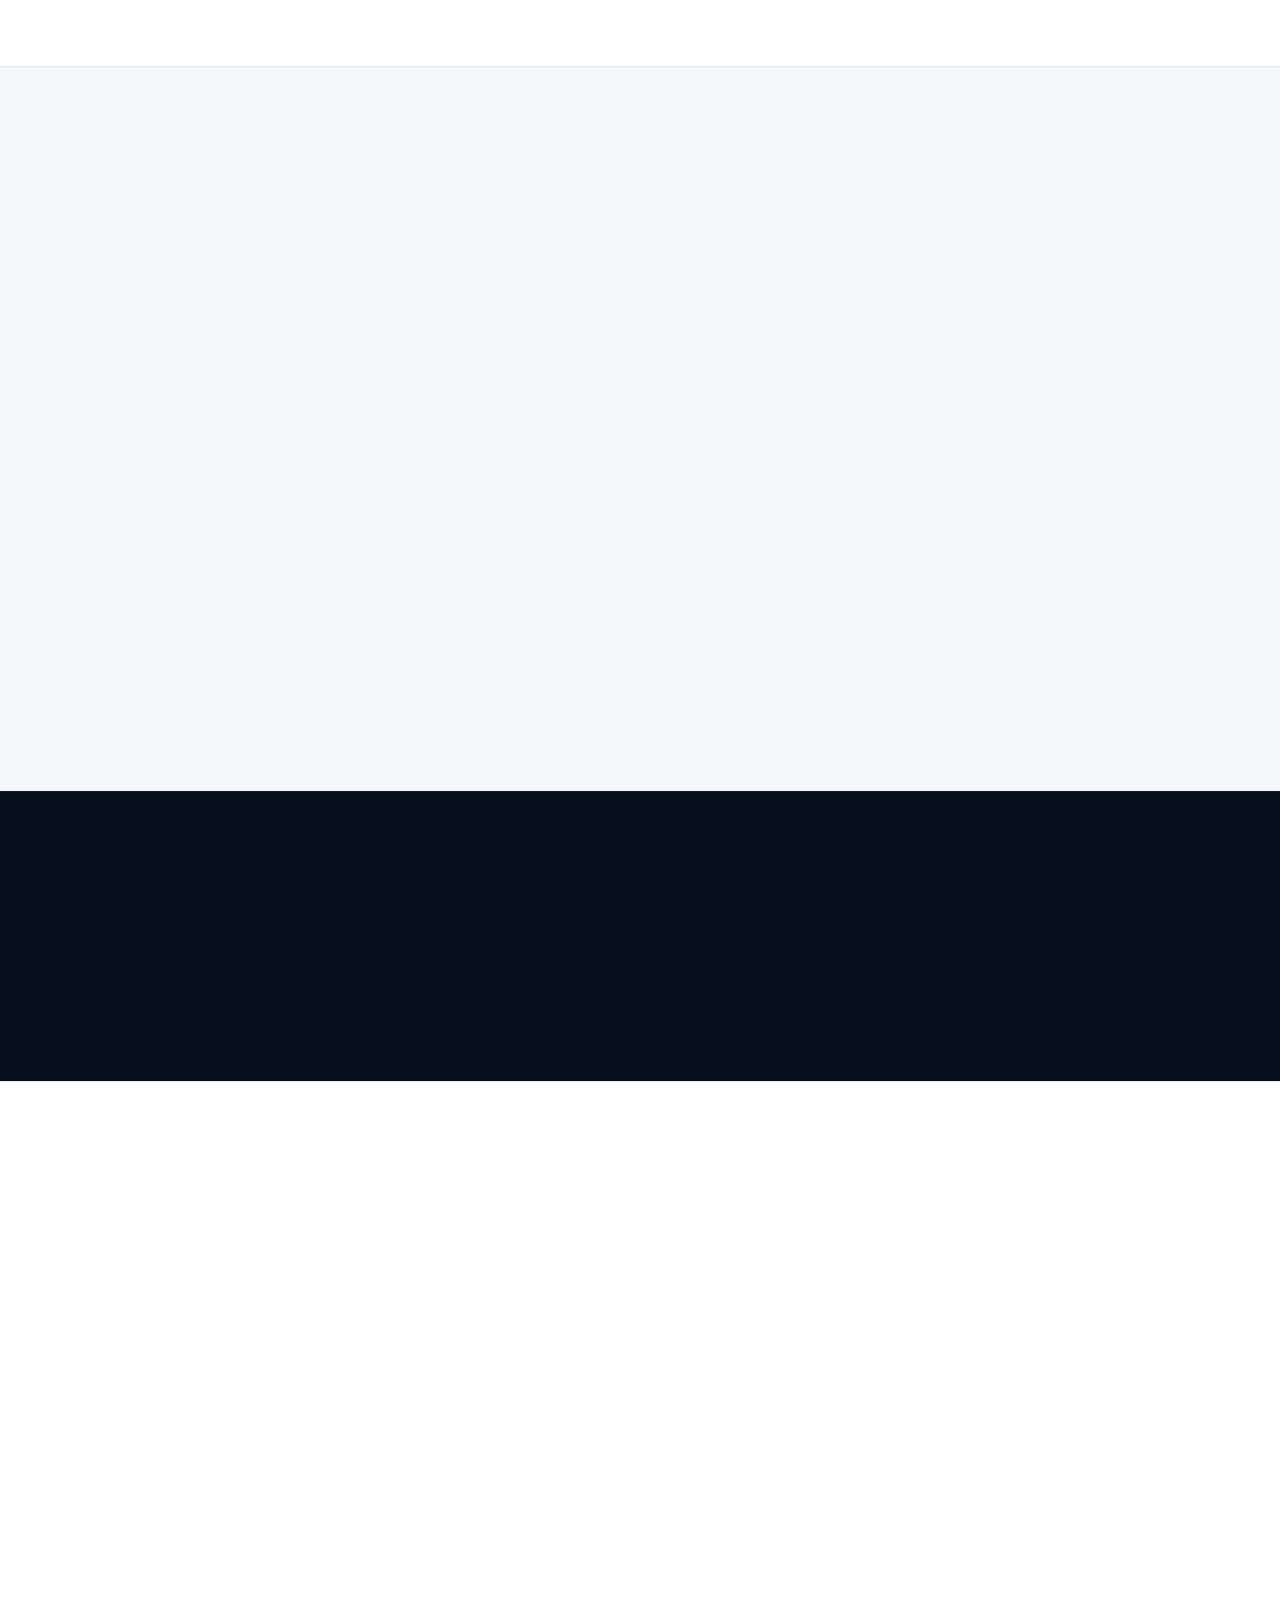
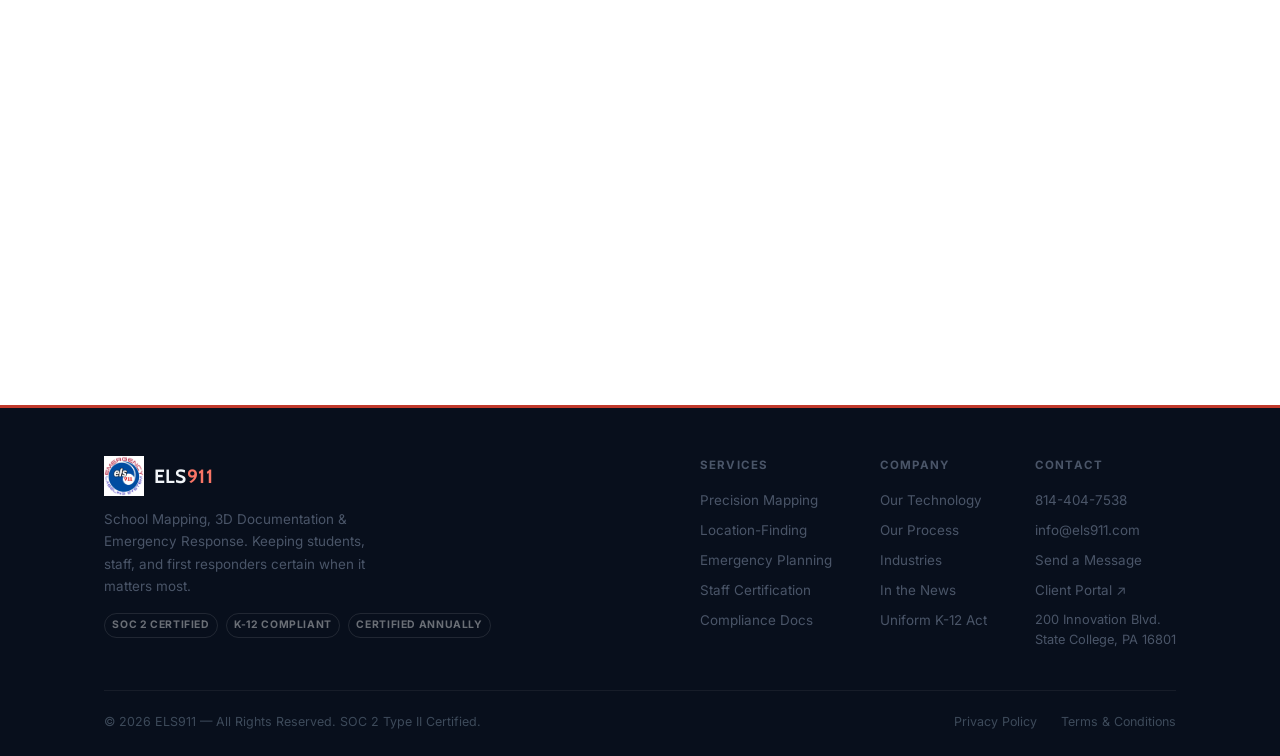
==== commit 0d19fe15: "chore: prep for prod launch — fixes, security headers, legal pages, portal link - fix Formspree acti" ====
--- a/index.html
+++ b/index.html
@@ -34,6 +34,7 @@
     <a href="#news">News</a>
     <a href="#act">K-12 Act</a>
     <a href="#contact">Contact</a>
+    <a href="https://els911-portal-7g2.pages.dev" target="_blank" rel="noopener">Client Portal &#8599;</a>
   </nav>
   <a href="#contact" class="header-cta">Get Certified &rarr;</a>
   <button class="menu-btn" id="menuBtn" aria-label="Open navigation menu" aria-expanded="false">
@@ -55,6 +56,7 @@
   <a href="#news">News</a>
   <a href="#act">K-12 Act</a>
   <a href="#contact">Contact</a>
+  <a href="https://els911-portal-7g2.pages.dev" target="_blank" rel="noopener">Client Portal &#8599;</a>
   <a href="#contact" class="btn-primary mobile-nav-cta">Get Certified &rarr;</a>
 </nav>
 
@@ -262,7 +264,7 @@
 <section class="technology" id="technology">
   <div class="container">
     <div class="tech-header fade-up">
-      <div class="section-tag" style="background:rgba(26,58,107,.12);color:#1a3a6b;border-color:rgba(26,58,107,.25);">3D Facility Documentation</div>
+      <div class="section-tag">3D Facility Documentation</div>
       <h2 class="section-title">See Inside <em>Every Space</em></h2>
       <p class="section-body">ELS911's 3D dollhouse models and precision floor plans give administrators and first responders a complete, navigable picture of your entire facility — from every angle.</p>
     </div>
@@ -335,9 +337,9 @@
 <section class="infra-section" id="infrastructure">
   <div class="container">
     <div class="infra-left fade-up">
-      <div class="section-tag" style="background:rgba(192,57,43,.18);color:#f9a5a0;border-color:rgba(249,165,160,.3);">School Infrastructure</div>
-      <h2 class="section-title" style="color:#fff;">Your building is<br/><em style="color:#f97566;">critical infrastructure</em></h2>
-      <p style="color:rgba(255,255,255,.65);font-size:1rem;line-height:1.75;max-width:480px;margin-bottom:1.5rem;">
+      <div class="section-tag">School Infrastructure</div>
+      <h2 class="section-title">Your building is<br/><em>critical infrastructure</em></h2>
+      <p>
         ELS911 treats your school facility the same way engineers treat bridges and power grids — as infrastructure that must be documented, maintained, and accessible to responders at any moment. A school without a current, accurate floor plan is infrastructure without a blueprint.
       </p>
       <a href="#contact" class="btn-primary">Build Your Infrastructure &rarr;</a>
@@ -573,7 +575,7 @@
         <p>Growing demand from school administrators and law enforcement has ELS911 expanding its assessor team and geographic reach across central Pennsylvania and beyond.</p>
       </div>
     </div>
-    <p style="text-align:center;margin-top:2rem;" class="fade-up">
+    <p class="news-actions fade-up">
       <a href="mailto:info@els911.com" class="btn-outline">Media Inquiries &rarr;</a>
     </p>
   </div>
@@ -586,7 +588,7 @@
       <h2>Uniform <span>K-12</span> Mapping Act</h2>
       <p>The Uniform K-12 Mapping Act requires schools to maintain accurate, standardized facility maps accessible to emergency responders. ELS911 was built specifically to help schools achieve and maintain full compliance — efficiently, and without the guesswork.</p>
     </div>
-    <a href="#contact" class="btn-primary fade-up" style="white-space:nowrap;">Learn How We Help &rarr;</a>
+    <a href="#contact" class="btn-primary fade-up">Learn How We Help &rarr;</a>
   </div>
 </div>
 
@@ -635,7 +637,7 @@
         </div>
 
         <!-- SOC 2 badge in contact sidebar -->
-        <div class="contact-soc2" style="margin-top:auto;">
+        <div class="contact-soc2">
           <div class="soc2-seal soc2-seal-sm">
             <div class="soc2-seal-ring">
               <div class="soc2-seal-inner">
@@ -656,7 +658,7 @@
 
       <div class="contact-form-box fade-up fade-delay">
         <h3>Send Us a Message</h3>
-        <form action="https://formspree.io/f/info@els911.com" method="POST">
+        <form action="https://formspree.io/f/mzdobjjg" method="POST">
           <div class="form-group">
             <label for="name">Name</label>
             <input type="text" id="name" name="name" placeholder="Your full name" required autocomplete="name" />
@@ -723,15 +725,16 @@
           <a href="tel:8144047538">814-404-7538</a>
           <a href="mailto:info@els911.com">info@els911.com</a>
           <a href="#contact">Send a Message</a>
+          <a href="https://els911-portal-7g2.pages.dev" target="_blank" rel="noopener">Client Portal &#8599;</a>
           <p class="footer-addr">200 Innovation Blvd.<br/>State College, PA 16801</p>
         </div>
       </div>
     </div>
     <div class="footer-bottom">
-      <p>&copy; 2025 ELS911 &mdash; All Rights Reserved. SOC 2 Type II Certified.</p>
+      <p>&copy; 2026 ELS911 &mdash; All Rights Reserved. SOC 2 Type II Certified.</p>
       <div class="footer-bottom-links">
-        <a href="#">Privacy Policy</a>
-        <a href="#">Terms &amp; Conditions</a>
+        <a href="/privacy.html">Privacy Policy</a>
+        <a href="/terms.html">Terms &amp; Conditions</a>
       </div>
     </div>
   </div>
--- a/css/styles.css
+++ b/css/styles.css
@@ -982,6 +982,40 @@
 .form-privacy { font-size: .73rem; color: var(--text-muted); margin-top: .75rem; line-height: 1.55; }
 .form-privacy a { color: var(--text-muted); text-decoration: underline; }
 
+/* ── Context-scoped overrides ──────────────────────────────── */
+
+/* Technology section has a light gray bg — use navy-tinted tag */
+.tech-header .section-tag {
+  background: rgba(26,58,107,.12);
+  color: #1a3a6b;
+  border-color: rgba(26,58,107,.25);
+}
+
+/* Infrastructure section sits on dark navy — invert tag + title colors */
+.infra-section .section-tag {
+  background: rgba(192,57,43,.18);
+  color: #f9a5a0;
+  border-color: rgba(249,165,160,.3);
+}
+.infra-section .section-title { color: var(--text-light); }
+.infra-section .section-title em { color: var(--coral); }
+.infra-left > p {
+  color: rgba(255,255,255,.65);
+  font-size: 1rem;
+  line-height: 1.75;
+  max-width: 480px;
+  margin-bottom: 1.5rem;
+}
+
+/* Act CTA — keep button from wrapping */
+.act-cta .btn-primary { white-space: nowrap; }
+
+/* News section — centered media inquiry link */
+.news-actions { text-align: center; margin-top: 2rem; }
+
+/* Contact SOC2 badge — push to bottom of flex column */
+.contact-soc2 { margin-top: auto; }
+
 /* ── Footer ────────────────────────────────────────────────── */
 .footer {
   background: var(--footer-bg);
@@ -1128,3 +1162,70 @@
 
   .trust-item:nth-child(n+7) { display: none; }
 }
+
+/* ── Legal pages (Privacy, Terms) ──────────────────────────── */
+.legal-page {
+  padding: calc(var(--header-h) + 3rem) 0 4.5rem;
+  background: var(--bg-white);
+}
+.legal-page .container { max-width: 780px; }
+.legal-page .legal-eyebrow {
+  display: inline-block;
+  background: var(--red-light);
+  color: var(--red);
+  font-size: .7rem;
+  font-weight: 700;
+  letter-spacing: .14em;
+  text-transform: uppercase;
+  padding: .3em 1em;
+  border-radius: 20px;
+  border: 1px solid var(--red-border);
+  margin-bottom: 1rem;
+}
+.legal-page h1 {
+  font-family: 'Cabin', sans-serif;
+  font-size: clamp(2rem, 4vw, 2.75rem);
+  font-weight: 700;
+  color: var(--text);
+  line-height: 1.15;
+  letter-spacing: -.02em;
+  margin-bottom: .5rem;
+}
+.legal-page .legal-meta {
+  color: var(--text-muted);
+  font-size: .9rem;
+  margin-bottom: 2.25rem;
+}
+.legal-page h2 {
+  font-family: 'Cabin', sans-serif;
+  font-size: 1.25rem;
+  font-weight: 700;
+  color: var(--text);
+  margin: 2.25rem 0 .75rem;
+  letter-spacing: -.01em;
+}
+.legal-page p,
+.legal-page li {
+  color: var(--text-mid);
+  font-size: 1rem;
+  line-height: 1.75;
+  margin-bottom: .9rem;
+}
+.legal-page ul { padding-left: 1.25rem; margin-bottom: 1rem; }
+.legal-page a { color: var(--red); text-decoration: underline; }
+.legal-page a:hover { color: var(--red-dark); }
+.legal-page .legal-note {
+  background: var(--bg-gray);
+  border-left: 3px solid var(--red);
+  padding: 1rem 1.25rem;
+  border-radius: 4px;
+  margin: 1.5rem 0;
+  font-size: .92rem;
+  color: var(--text-mid);
+}
+.legal-page .legal-back {
+  display: inline-block;
+  margin-top: 2.5rem;
+  font-size: .92rem;
+  color: var(--text-muted);
+}
